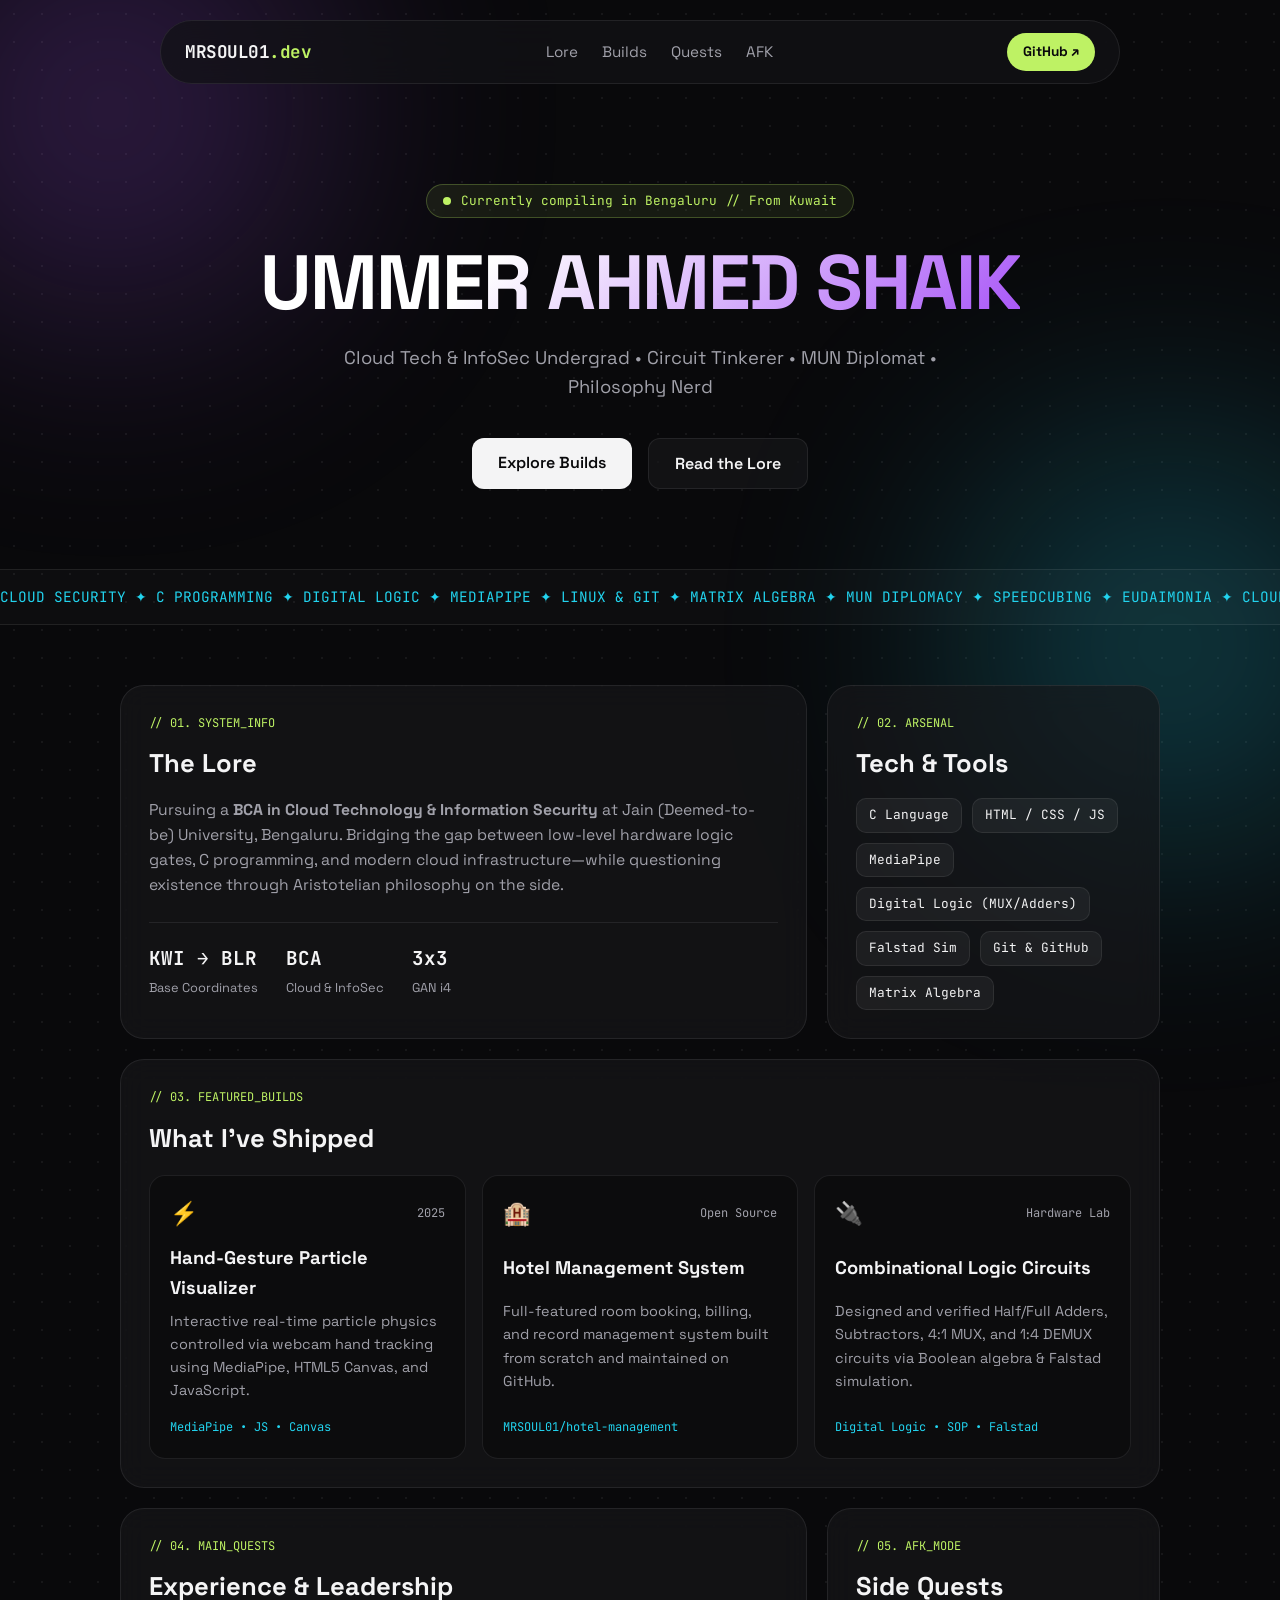
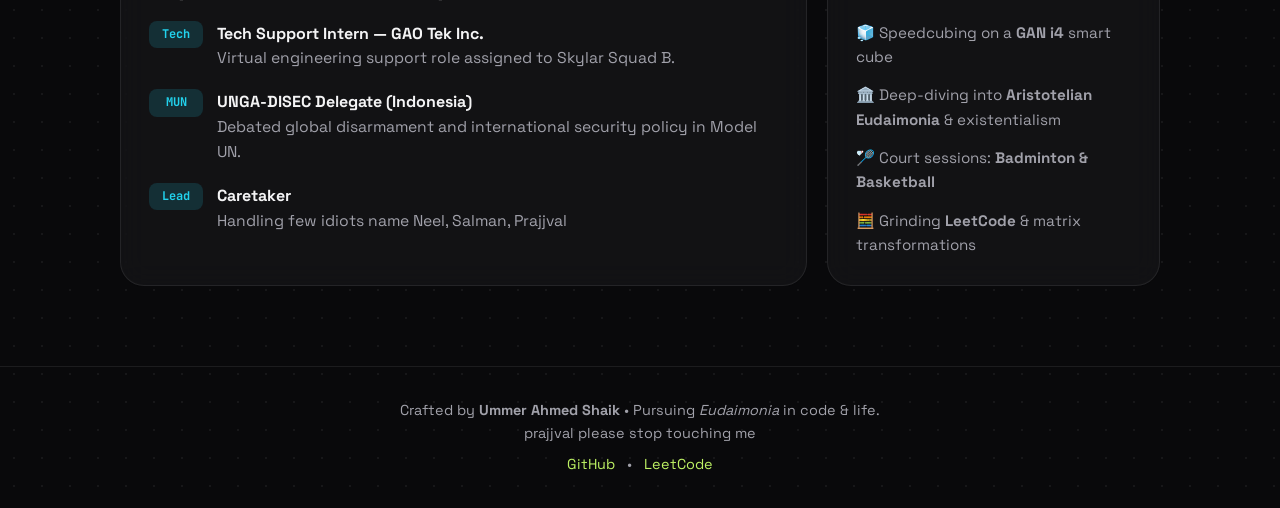
==== index.html @ fce8f8e9 "Enhance index.html with SEO and Open Graph metadata Added meta tags for description, keywords, autho" ====
<!DOCTYPE html>
<html lang="en">
<head>
  <meta charset="UTF-8" />
  <meta name="viewport" content="width=device-width, initial-scale=1.0" />
  <title>Ummer Ahmed Shaik | Cloud Tech & InfoSec Portfolio</title>
  <meta name="description" content="Official portfolio of Ummer Ahmed Shaik (MRSOUL01) — BCA Cloud Technology & Information Security student at Jain University, Bengaluru, developer, and MUN delegate." />
  <meta name="keywords" content="Ummer Ahmed Shaik, MRSOUL01, Jain University, Cloud Technology, Information Security, C Programming, Portfolio" />
  <meta name="author" content="Ummer Ahmed Shaik" />
  <link rel="canonical" href="https://mrsoul01.github.io/" />

  <!-- PASTE YOUR GOOGLE SEARCH CONSOLE VERIFICATION META TAG BELOW THIS LINE -->


  <!-- Open Graph / Social Preview -->
  <meta property="og:title" content="Ummer Ahmed Shaik — Portfolio" />
  <meta property="og:description" content="BCA Cloud Tech & InfoSec undergrad at Jain University, Bengaluru. Projects in C, MediaPipe, and Digital Logic." />
  <meta property="og:url" content="https://mrsoul01.github.io/" />
  <meta property="og:type" content="website" />

  <!-- Structured Data (Helps Google connect your name to your profiles) -->
  <script type="application/ld+json">
  {
    "@context": "https://schema.org",
    "@type": "Person",
    "name": "Ummer Ahmed Shaik",
    "alternateName": "MRSOUL01",
    "url": "https://mrsoul01.github.io/",
    "affiliation": {
      "@type": "CollegeOrUniversity",
      "name": "Jain (Deemed-to-be) University"
    },
    "sameAs": [
      "https://github.com/MRSOUL01"
    ]
  }
  </script>

  <link rel="preconnect" href="https://fonts.googleapis.com" />
  <link rel="preconnect" href="https://fonts.gstatic.com" crossorigin />
  <link href="https://fonts.googleapis.com/css2?family=Space+Grotesk:wght@400;600;700&family=JetBrains+Mono:wght@400;700&display=swap" rel="stylesheet" />
  <link rel="stylesheet" href="style.css" />
</head>
<body>
  <!-- Ambient Background Glow -->
  <div class="blob blob-1"></div>
  <div class="blob blob-2"></div>

  <!-- Floating Glass Navbar -->
  <nav class="navbar">
    <div class="logo">MRSOUL01<span class="dot">.dev</span></div>
    <ul class="nav-links">
      <li><a href="#about">Lore</a></li>
      <li><a href="#projects">Builds</a></li>
      <li><a href="#experience">Quests</a></li>
      <li><a href="#sidequests">AFK</a></li>
    </ul>
    <a href="https://github.com/MRSOUL01" target="_blank" class="btn-glow">GitHub ↗</a>
  </nav>

  <!-- Hero Section -->
  <header class="hero">
    <div class="status-pill">
      <span class="pulse-dot"></span> Currently compiling in Bengaluru // From Kuwait
    </div>
    <h1 class="glitch" data-text="UMMER AHMED SHAIK">UMMER AHMED SHAIK</h1>
    <p class="subtitle">
      Cloud Tech & InfoSec Undergrad • Circuit Tinkerer • MUN Diplomat • Philosophy Nerd
    </p>
    <div class="hero-actions">
      <a href="#projects" class="btn-primary">Explore Builds</a>
      <a href="#about" class="btn-secondary">Read the Lore</a>
    </div>
  </header>

  <!-- Infinite Scrolling Marquee -->
  <div class="marquee-wrapper">
    <div class="marquee-track">
      <span>CLOUD SECURITY ✦ C PROGRAMMING ✦ DIGITAL LOGIC ✦ MEDIAPIPE ✦ LINUX & GIT ✦ MATRIX ALGEBRA ✦ MUN DIPLOMACY ✦ SPEEDCUBING ✦ EUDAIMONIA ✦ </span>
      <span>CLOUD SECURITY ✦ C PROGRAMMING ✦ DIGITAL LOGIC ✦ MEDIAPIPE ✦ LINUX & GIT ✦ MATRIX ALGEBRA ✦ MUN DIPLOMACY ✦ SPEEDCUBING ✦ EUDAIMONIA ✦ </span>
    </div>
  </div>

  <!-- Bento Grid Section -->
  <main id="about" class="bento-container">
    
    <!-- Card 1: Core Lore -->
    <section class="bento-card span-2">
      <span class="tag">// 01. SYSTEM_INFO</span>
      <h2>The Lore</h2>
      <p>
        Pursuing a <strong>BCA in Cloud Technology & Information Security</strong> at Jain (Deemed-to-be) University, Bengaluru. Bridging the gap between low-level hardware logic gates, C programming, and modern cloud infrastructure—while questioning existence through Aristotelian philosophy on the side.
      </p>
      <div class="stat-row">
        <div class="stat">
          <span class="stat-num">KWI → BLR</span>
          <span class="stat-label">Base Coordinates</span>
        </div>
        <div class="stat">
          <span class="stat-num">BCA</span>
          <span class="stat-label">Cloud & InfoSec</span>
        </div>
        <div class="stat">
          <span class="stat-num">3x3</span>
          <span class="stat-label">GAN i4</span>
        </div>
      </div>
    </section>

    <!-- Card 2: Tech Stack -->
    <section class="bento-card">
      <span class="tag">// 02. ARSENAL</span>
      <h2>Tech & Tools</h2>
      <div class="chip-grid">
        <span class="chip">C Language</span>
        <span class="chip">HTML / CSS / JS</span>
        <span class="chip">MediaPipe</span>
        <span class="chip">Digital Logic (MUX/Adders)</span>
        <span class="chip">Falstad Sim</span>
        <span class="chip">Git & GitHub</span>
        <span class="chip">Matrix Algebra</span>
      </div>
    </section>

    <!-- Card 3: Builds / Projects -->
    <section id="projects" class="bento-card span-3">
      <span class="tag">// 03. FEATURED_BUILDS</span>
      <h2>What I've Shipped</h2>
      <div class="project-grid">
        <article class="project-item">
          <div class="project-top">
            <span class="folder-icon">⚡</span>
            <span class="project-year">2025</span>
          </div>
          <h3>Hand-Gesture Particle Visualizer</h3>
          <p>Interactive real-time particle physics controlled via webcam hand tracking using MediaPipe, HTML5 Canvas, and JavaScript.</p>
          <span class="tech-tag">MediaPipe • JS • Canvas</span>
        </article>

        <article class="project-item">
          <div class="project-top">
            <span class="folder-icon">🏨</span>
            <span class="project-year">Open Source</span>
          </div>
          <h3>Hotel Management System</h3>
          <p>Full-featured room booking, billing, and record management system built from scratch and maintained on GitHub.</p>
          <span class="tech-tag">MRSOUL01/hotel-management</span>
        </article>

        <article class="project-item">
          <div class="project-top">
            <span class="folder-icon">🔌</span>
            <span class="project-year">Hardware Lab</span>
          </div>
          <h3>Combinational Logic Circuits</h3>
          <p>Designed and verified Half/Full Adders, Subtractors, 4:1 MUX, and 1:4 DEMUX circuits via Boolean algebra & Falstad simulation.</p>
          <span class="tech-tag">Digital Logic • SOP • Falstad</span>
        </article>
      </div>
    </section>

    <!-- Card 4: Experience & Leadership -->
    <section id="experience" class="bento-card span-2">
      <span class="tag">// 04. MAIN_QUESTS</span>
      <h2>Experience & Leadership</h2>
      <ul class="timeline">
        <li>
          <span class="time-badge">Tech</span>
          <div>
            <strong>Tech Support Intern — GAO Tek Inc.</strong>
            <p>Virtual engineering support role assigned to Skylar Squad B.</p>
          </div>
        </li>
        <li>
          <span class="time-badge">MUN</span>
          <div>
            <strong>UNGA-DISEC Delegate (Indonesia)</strong>
            <p>Debated global disarmament and international security policy in Model UN.</p>
          </div>
        </li>
        <li>
          <span class="time-badge">Lead</span>
          <div>
            <strong>Caretaker</strong>
            <p>Handling few idiots name Neel, Salman, Prajjval</p>
          </div>
        </li>
      </ul>
    </section>

    <!-- Card 5: AFK / Off-Screen -->
    <section id="sidequests" class="bento-card">
      <span class="tag">// 05. AFK_MODE</span>
      <h2>Side Quests</h2>
      <ul class="afk-list">
        <li>🧊 Speedcubing on a <strong>GAN i4</strong> smart cube</li>
        <li>🏛️ Deep-diving into <strong>Aristotelian Eudaimonia</strong> & existentialism</li>
        <li>🏸 Court sessions: <strong>Badminton & Basketball</strong></li>
        <li>🧮 Grinding <strong>LeetCode</strong> & matrix transformations</li>
      </ul>
    </section>

  </main>

  <!-- Footer -->
  <footer>
    <p>Crafted by <strong>Ummer Ahmed Shaik</strong> • Pursuing <em>Eudaimonia</em> in code & life.</p>
    <p>prajjval please stop touching me</p>
    <div class="footer-links">
      <a href="https://github.com/MRSOUL01" target="_blank">GitHub</a>
      <span>•</span>
      <a href="https://leetcode.com" target="_blank">LeetCode</a>
    </div>
  </footer>
</body>
</html>
---- style.css ----
:root {
  --bg-dark: #09090b;
  --card-bg: rgba(24, 24, 27, 0.65);
  --card-border: rgba(255, 255, 255, 0.08);
  --card-hover: rgba(168, 85, 247, 0.4);
  --text-main: #f4f4f5;
  --text-muted: #a1a1aa;
  --accent-lime: #bef264;
  --accent-purple: #a855f7;
  --accent-cyan: #22d3ee;
  --font-display: 'Space Grotesk', sans-serif;
  --font-mono: 'JetBrains Mono', monospace;
}

* {
  margin: 0;
  padding: 0;
  box-sizing: border-box;
  scroll-behavior: smooth;
}

body {
  background-color: var(--bg-dark);
  color: var(--text-main);
  font-family: var(--font-display);
  overflow-x: hidden;
  line-height: 1.6;
  background-image: radial-gradient(rgba(255, 255, 255, 0.06) 1px, transparent 1px);
  background-size: 28px 28px;
}

/* Ambient Gradient Blobs */
.blob {
  position: fixed;
  width: 420px;
  height: 420px;
  border-radius: 50%;
  filter: blur(130px);
  opacity: 0.25;
  z-index: -1;
  pointer-events: none;
}
.blob-1 {
  top: -100px;
  left: -100px;
  background: var(--accent-purple);
}
.blob-2 {
  bottom: 5%;
  right: -100px;
  background: var(--accent-cyan);
}

/* Floating Pill Navbar */
.navbar {
  position: sticky;
  top: 20px;
  max-width: 960px;
  margin: 20px auto;
  padding: 12px 24px;
  background: rgba(18, 18, 22, 0.75);
  backdrop-filter: blur(16px);
  border: 1px solid var(--card-border);
  border-radius: 999px;
  display: flex;
  justify-content: space-between;
  align-items: center;
  z-index: 100;
}

.logo {
  font-family: var(--font-mono);
  font-weight: 700;
  font-size: 1.1rem;
  letter-spacing: -0.5px;
}
.logo .dot {
  color: var(--accent-lime);
}

.nav-links {
  list-style: none;
  display: flex;
  gap: 24px;
}
.nav-links a {
  color: var(--text-muted);
  text-decoration: none;
  font-size: 0.95rem;
  transition: color 0.2s ease;
}
.nav-links a:hover {
  color: var(--accent-lime);
}

.btn-glow {
  background: var(--accent-lime);
  color: #09090b;
  padding: 8px 16px;
  border-radius: 999px;
  font-weight: 700;
  font-size: 0.85rem;
  text-decoration: none;
  transition: transform 0.2s ease, box-shadow 0.2s ease;
}
.btn-glow:hover {
  transform: translateY(-2px);
  box-shadow: 0 0 20px rgba(190, 242, 100, 0.5);
}

/* Hero Section */
.hero {
  text-align: center;
  padding: 80px 20px 60px;
  max-width: 900px;
  margin: 0 auto;
}

.status-pill {
  display: inline-flex;
  align-items: center;
  gap: 10px;
  font-family: var(--font-mono);
  font-size: 0.8rem;
  color: var(--accent-lime);
  background: rgba(190, 242, 100, 0.08);
  border: 1px solid rgba(190, 242, 100, 0.25);
  padding: 6px 16px;
  border-radius: 999px;
  margin-bottom: 24px;
}

.pulse-dot {
  width: 8px;
  height: 8px;
  background: var(--accent-lime);
  border-radius: 50%;
  animation: pulse 1.8s infinite;
}

@keyframes pulse {
  0% { box-shadow: 0 0 0 0 rgba(190, 242, 100, 0.7); }
  70% { box-shadow: 0 0 0 10px rgba(190, 242, 100, 0); }
  100% { box-shadow: 0 0 0 0 rgba(190, 242, 100, 0); }
}

/* Glitch Title Effect */
.glitch {
  font-size: clamp(2.5rem, 6vw, 4.8rem);
  font-weight: 700;
  letter-spacing: -2px;
  line-height: 1.05;
  position: relative;
  display: inline-block;
  background: linear-gradient(135deg, #ffffff 30%, #a855f7 100%);
  -webkit-background-clip: text;
  -webkit-text-fill-color: transparent;
}

.glitch:hover::before,
.glitch:hover::after {
  content: attr(data-text);
  position: absolute;
  top: 0;
  left: 0;
  width: 100%;
  background: var(--bg-dark);
  -webkit-text-fill-color: var(--accent-cyan);
}
.glitch:hover::before {
  left: 3px;
  text-shadow: -2px 0 var(--accent-purple);
  clip-path: inset(20% 0 50% 0);
}
.glitch:hover::after {
  left: -3px;
  text-shadow: 2px 0 var(--accent-lime);
  clip-path: inset(60% 0 10% 0);
}

.subtitle {
  margin: 20px auto 36px;
  font-size: 1.15rem;
  color: var(--text-muted);
  max-width: 620px;
}

.hero-actions {
  display: flex;
  justify-content: center;
  gap: 16px;
  flex-wrap: wrap;
}

.btn-primary, .btn-secondary {
  padding: 12px 26px;
  border-radius: 12px;
  font-weight: 600;
  text-decoration: none;
  transition: all 0.25s ease;
}

.btn-primary {
  background: var(--text-main);
  color: var(--bg-dark);
}
.btn-primary:hover {
  background: var(--accent-lime);
  transform: translateY(-2px);
}

.btn-secondary {
  background: var(--card-bg);
  color: var(--text-main);
  border: 1px solid var(--card-border);
}
.btn-secondary:hover {
  border-color: var(--accent-purple);
}

/* Infinite Marquee */
.marquee-wrapper {
  overflow: hidden;
  border-top: 1px solid var(--card-border);
  border-bottom: 1px solid var(--card-border);
  background: rgba(255, 255, 255, 0.02);
  padding: 14px 0;
  margin: 20px 0 60px;
  white-space: nowrap;
}

.marquee-track {
  display: inline-block;
  font-family: var(--font-mono);
  font-size: 0.9rem;
  color: var(--accent-cyan);
  animation: scrollText 22s linear infinite;
}

@keyframes scrollText {
  from { transform: translateX(0); }
  to { transform: translateX(-50%); }
}

/* Bento Grid Layout */
.bento-container {
  max-width: 1080px;
  margin: 0 auto;
  padding: 0 20px 80px;
  display: grid;
  grid-template-columns: repeat(3, 1fr);
  gap: 20px;
}

.bento-card {
  background: var(--card-bg);
  backdrop-filter: blur(14px);
  border: 1px solid var(--card-border);
  border-radius: 24px;
  padding: 28px;
  transition: transform 0.3s ease, border-color 0.3s ease, box-shadow 0.3s ease;
}

.bento-card:hover {
  transform: translateY(-4px);
  border-color: var(--card-hover);
  box-shadow: 0 12px 32px rgba(168, 85, 247, 0.12);
}

.span-2 { grid-column: span 2; }
.span-3 { grid-column: span 3; }

.tag {
  font-family: var(--font-mono);
  font-size: 0.75rem;
  color: var(--accent-lime);
  display: block;
  margin-bottom: 10px;
}

.bento-card h2 {
  font-size: 1.6rem;
  margin-bottom: 14px;
}

.bento-card p {
  color: var(--text-muted);
  font-size: 0.98rem;
}

/* Stats Row */
.stat-row {
  display: flex;
  gap: 28px;
  margin-top: 24px;
  padding-top: 20px;
  border-top: 1px solid var(--card-border);
  flex-wrap: wrap;
}
.stat-num {
  display: block;
  font-family: var(--font-mono);
  font-size: 1.2rem;
  font-weight: 700;
  color: var(--text-main);
}
.stat-label {
  font-size: 0.8rem;
  color: var(--text-muted);
}

/* Tech Chips */
.chip-grid {
  display: flex;
  flex-wrap: wrap;
  gap: 10px;
  margin-top: 12px;
}
.chip {
  font-family: var(--font-mono);
  font-size: 0.8rem;
  padding: 6px 12px;
  border-radius: 10px;
  background: rgba(255, 255, 255, 0.05);
  border: 1px solid var(--card-border);
  transition: all 0.2s ease;
}
.chip:hover {
  background: rgba(168, 85, 247, 0.2);
  border-color: var(--accent-purple);
  color: #fff;
}

/* Projects Grid */
.project-grid {
  display: grid;
  grid-template-columns: repeat(3, 1fr);
  gap: 16px;
  margin-top: 16px;
}
.project-item {
  background: rgba(9, 9, 11, 0.6);
  border: 1px solid var(--card-border);
  border-radius: 16px;
  padding: 20px;
  display: flex;
  flex-direction: column;
  justify-content: space-between;
  transition: border-color 0.25s ease;
}
.project-item:hover {
  border-color: var(--accent-cyan);
}
.project-top {
  display: flex;
  justify-content: space-between;
  align-items: center;
  margin-bottom: 12px;
}
.folder-icon {
  font-size: 1.4rem;
}
.project-year {
  font-family: var(--font-mono);
  font-size: 0.75rem;
  color: var(--text-muted);
}
.project-item h3 {
  font-size: 1.15rem;
  margin-bottom: 8px;
}
.project-item p {
  font-size: 0.9rem;
  margin-bottom: 16px;
}
.tech-tag {
  font-family: var(--font-mono);
  font-size: 0.75rem;
  color: var(--accent-cyan);
}

/* Timeline */
.timeline {
  list-style: none;
  display: flex;
  flex-direction: column;
  gap: 18px;
  margin-top: 12px;
}
.timeline li {
  display: flex;
  gap: 14px;
  align-items: flex-start;
}
.time-badge {
  font-family: var(--font-mono);
  font-size: 0.75rem;
  font-weight: 700;
  padding: 4px 10px;
  border-radius: 8px;
  background: rgba(34, 211, 238, 0.15);
  color: var(--accent-cyan);
  min-width: 54px;
  text-align: center;
}

/* AFK List */
.afk-list {
  list-style: none;
  display: flex;
  flex-direction: column;
  gap: 14px;
  margin-top: 12px;
  color: var(--text-muted);
  font-size: 0.95rem;
}

/* Footer */
footer {
  text-align: center;
  padding: 32px 20px;
  border-top: 1px solid var(--card-border);
  color: var(--text-muted);
  font-size: 0.9rem;
}
.footer-links {
  margin-top: 8px;
  display: flex;
  justify-content: center;
  gap: 12px;
}
.footer-links a {
  color: var(--accent-lime);
  text-decoration: none;
}

/* Responsive Breakpoints */
@media (max-width: 860px) {
  .bento-container,
  .project-grid {
    grid-template-columns: 1fr;
  }
  .span-2, .span-3 {
    grid-column: span 1;
  }
  .nav-links {
    display: none;
  }
}
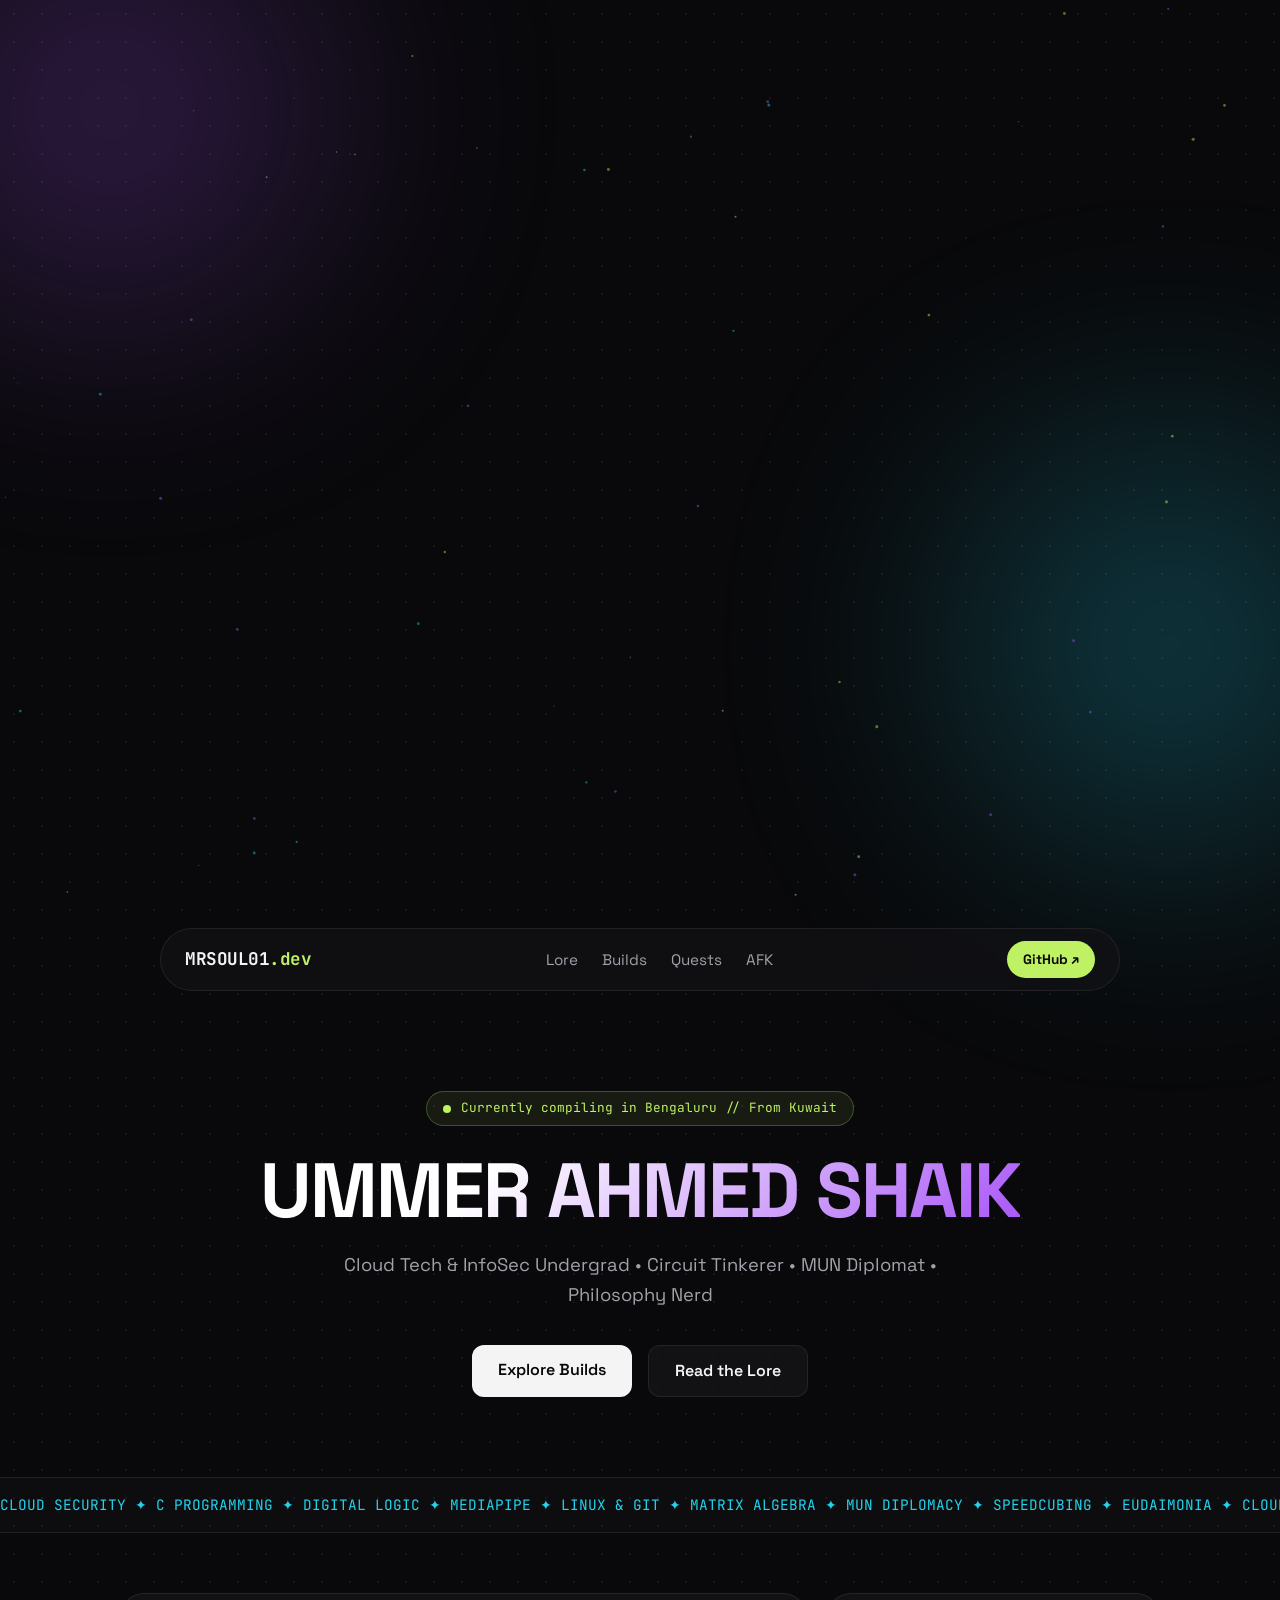
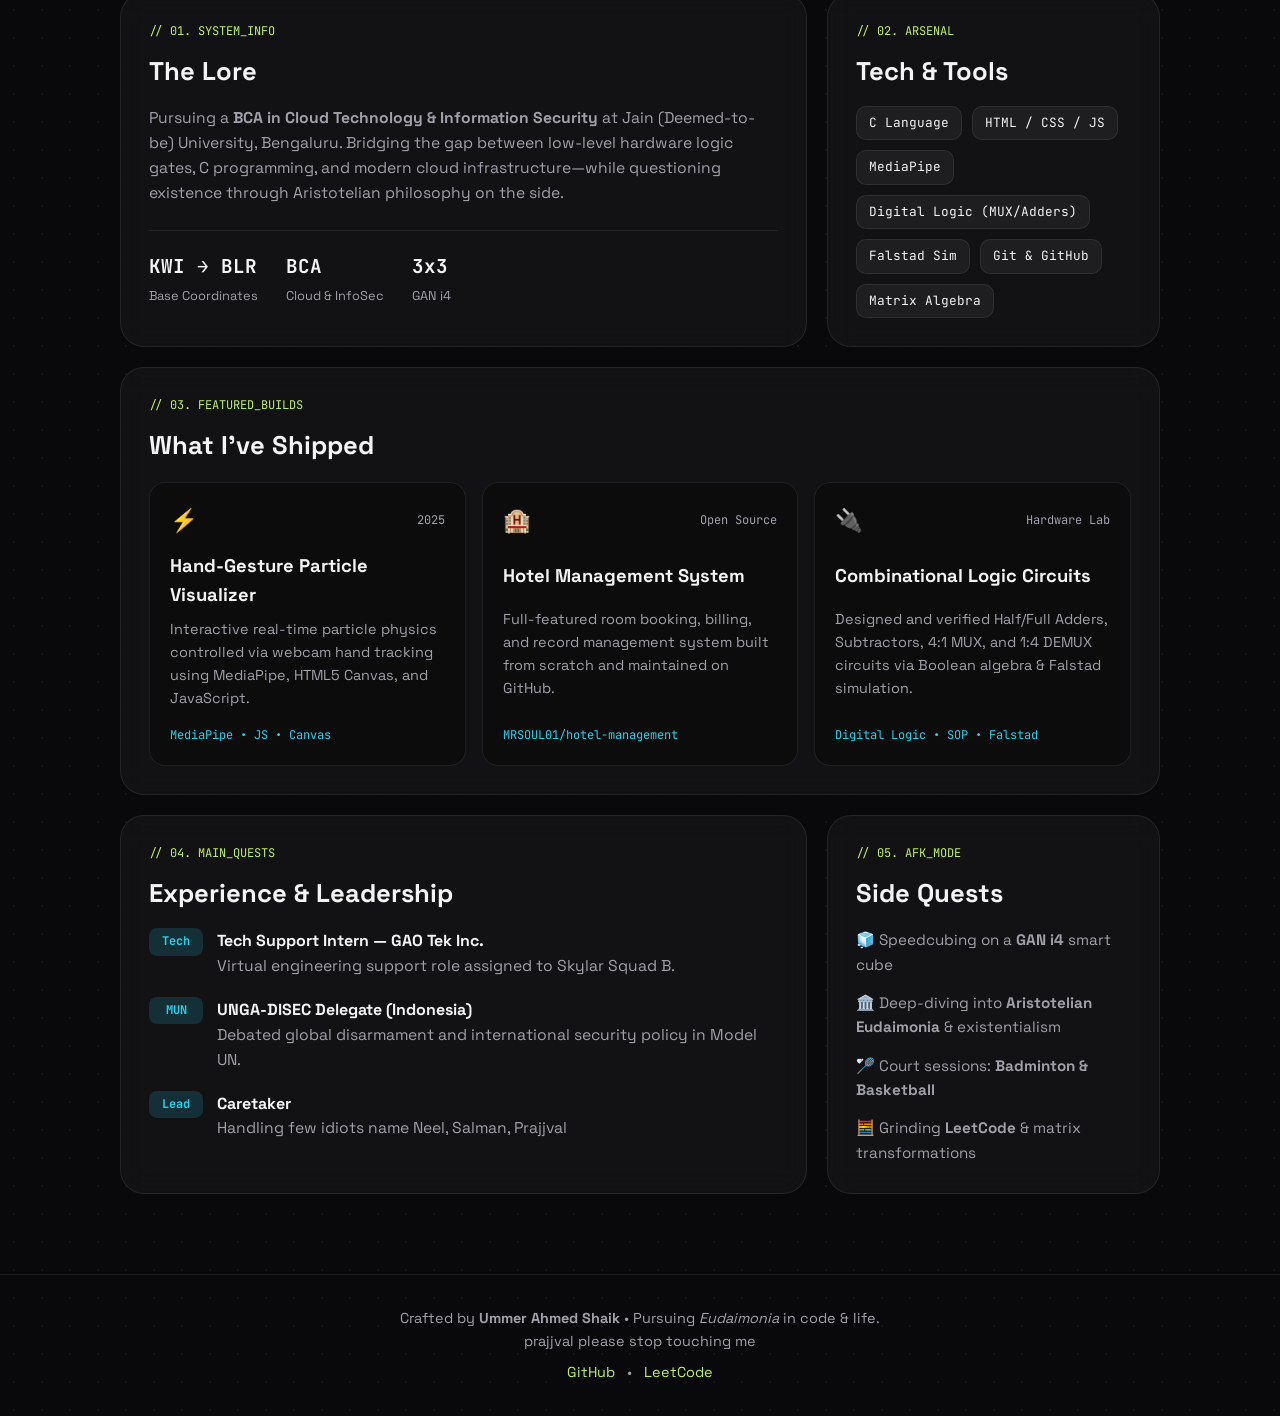
==== commit 2cf38457: "Enhance index.html with scroll effects and animations Added scroll progress line and background laye" ====
--- a/index.html
+++ b/index.html
@@ -31,7 +31,8 @@
       "name": "Jain (Deemed-to-be) University"
     },
     "sameAs": [
-      "https://github.com/MRSOUL01"
+      "https://github.com/MRSOUL01",
+      "https://www.linkedin.com/"
     ]
   }
   </script>
@@ -42,9 +43,15 @@
   <link rel="stylesheet" href="style.css" />
 </head>
 <body>
-  <!-- Ambient Background Glow -->
-  <div class="blob blob-1"></div>
-  <div class="blob blob-2"></div>
+  <!-- Top Scroll Progress Line -->
+  <div id="scroll-progress"></div>
+
+  <!-- Falling Background Layers -->
+  <div id="bg-grid-layer"></div>
+  <canvas id="bg-fall-canvas"></canvas>
+  <div class="blob blob-1" data-speed="0.45"></div>
+  <div class="blob blob-2" data-speed="0.65"></div>
+  <div class="blob blob-3" data-speed="0.30"></div>
 
   <!-- Floating Glass Navbar -->
   <nav class="navbar">
@@ -85,7 +92,7 @@
   <main id="about" class="bento-container">
     
     <!-- Card 1: Core Lore -->
-    <section class="bento-card span-2">
+    <section class="bento-card span-2 reveal">
       <span class="tag">// 01. SYSTEM_INFO</span>
       <h2>The Lore</h2>
       <p>
@@ -108,7 +115,7 @@
     </section>
 
     <!-- Card 2: Tech Stack -->
-    <section class="bento-card">
+    <section class="bento-card reveal">
       <span class="tag">// 02. ARSENAL</span>
       <h2>Tech & Tools</h2>
       <div class="chip-grid">
@@ -123,7 +130,7 @@
     </section>
 
     <!-- Card 3: Builds / Projects -->
-    <section id="projects" class="bento-card span-3">
+    <section id="projects" class="bento-card span-3 reveal">
       <span class="tag">// 03. FEATURED_BUILDS</span>
       <h2>What I've Shipped</h2>
       <div class="project-grid">
@@ -160,7 +167,7 @@
     </section>
 
     <!-- Card 4: Experience & Leadership -->
-    <section id="experience" class="bento-card span-2">
+    <section id="experience" class="bento-card span-2 reveal">
       <span class="tag">// 04. MAIN_QUESTS</span>
       <h2>Experience & Leadership</h2>
       <ul class="timeline">
@@ -189,7 +196,7 @@
     </section>
 
     <!-- Card 5: AFK / Off-Screen -->
-    <section id="sidequests" class="bento-card">
+    <section id="sidequests" class="bento-card reveal">
       <span class="tag">// 05. AFK_MODE</span>
       <h2>Side Quests</h2>
       <ul class="afk-list">
@@ -212,5 +219,110 @@
       <a href="https://leetcode.com" target="_blank">LeetCode</a>
     </div>
   </footer>
+
+  <!-- Falling Background & Scroll Interaction Engine -->
+  <script>
+    const gridLayer = document.getElementById("bg-grid-layer");
+    const blobs = document.querySelectorAll(".blob");
+    const progressBar = document.getElementById("scroll-progress");
+    const canvas = document.getElementById("bg-fall-canvas");
+    const ctx = canvas.getContext("2d");
+
+    let lastScrollY = window.scrollY;
+    let scrollVelocity = 0;
+
+    // Resize falling particle canvas
+    function resizeCanvas() {
+      canvas.width = window.innerWidth;
+      canvas.height = window.innerHeight;
+    }
+    window.addEventListener("resize", resizeCanvas);
+    resizeCanvas();
+
+    // Create falling cyber particles
+    const colors = ["rgba(190, 242, 100, 0.45)", "rgba(168, 85, 247, 0.45)", "rgba(34, 211, 238, 0.45)"];
+    const particles = Array.from({ length: 55 }, () => ({
+      x: Math.random() * canvas.width,
+      y: Math.random() * canvas.height,
+      size: Math.random() * 2.4 + 0.8,
+      baseSpeed: Math.random() * 0.45 + 0.15,
+      color: colors[Math.floor(Math.random() * colors.length)],
+      drift: (Math.random() - 0.5) * 0.25
+    }));
+
+    // Handle downward falling background on scroll
+    window.addEventListener("scroll", () => {
+      const currentScroll = window.scrollY;
+      const delta = currentScroll - lastScrollY;
+      scrollVelocity = Math.min(Math.max(delta * 0.35, -12), 18);
+      lastScrollY = currentScroll;
+
+      // 1. Shift dot-matrix grid downward as you scroll
+      gridLayer.style.backgroundPosition = `0px ${currentScroll * 0.4}px`;
+
+      // 2. Make ambient blobs fall downward at staggered depths
+      blobs.forEach((blob) => {
+        const speed = parseFloat(blob.dataset.speed);
+        blob.style.transform = `translate3d(0, ${currentScroll * speed}px, 0)`;
+      });
+
+      // 3. Update top scroll progress bar
+      const docHeight = document.documentElement.scrollHeight - window.innerHeight;
+      const scrollPercent = docHeight > 0 ? (currentScroll / docHeight) * 100 : 0;
+      progressBar.style.width = `${scrollPercent}%`;
+    }, { passive: true });
+
+    // Animate falling particles (accelerates downward when scrolling)
+    function animateFall() {
+      ctx.clearRect(0, 0, canvas.width, canvas.height);
+
+      // Smoothly decay scroll momentum back to gentle idle fall
+      scrollVelocity *= 0.92;
+
+      particles.forEach((p) => {
+        // Particles fall downward faster as you scroll down
+        const fallSpeed = p.baseSpeed + Math.max(scrollVelocity, 0) * (p.size * 0.45);
+        p.y += fallSpeed;
+        p.x += p.drift;
+
+        // Wrap particles from bottom back to top so the fall never runs out
+        if (p.y > canvas.height + 10) {
+          p.y = -10;
+          p.x = Math.random() * canvas.width;
+        } else if (p.y < -10) {
+          p.y = canvas.height + 10;
+        }
+
+        // Draw subtle motion streak when falling fast
+        ctx.beginPath();
+        ctx.fillStyle = p.color;
+        const streakHeight = p.size + Math.max(scrollVelocity, 0) * 1.4;
+        ctx.roundRect(p.x, p.y, p.size, streakHeight, 2);
+        ctx.fill();
+      });
+
+      requestAnimationFrame(animateFall);
+    }
+    animateFall();
+
+    // Card mouse-spotlight & scroll reveal
+    document.querySelectorAll(".bento-card").forEach((card) => {
+      card.addEventListener("mousemove", (e) => {
+        const rect = card.getBoundingClientRect();
+        card.style.setProperty("--mouse-x", `${e.clientX - rect.left}px`);
+        card.style.setProperty("--mouse-y", `${e.clientY - rect.top}px`);
+      });
+    });
+
+    const observer = new IntersectionObserver((entries) => {
+      entries.forEach((entry) => {
+        if (entry.isIntersecting) {
+          entry.target.classList.add("visible");
+        }
+      });
+    }, { threshold: 0.12 });
+
+    document.querySelectorAll(".reveal").forEach((el) => observer.observe(el));
+  </script>
 </body>
 </html>
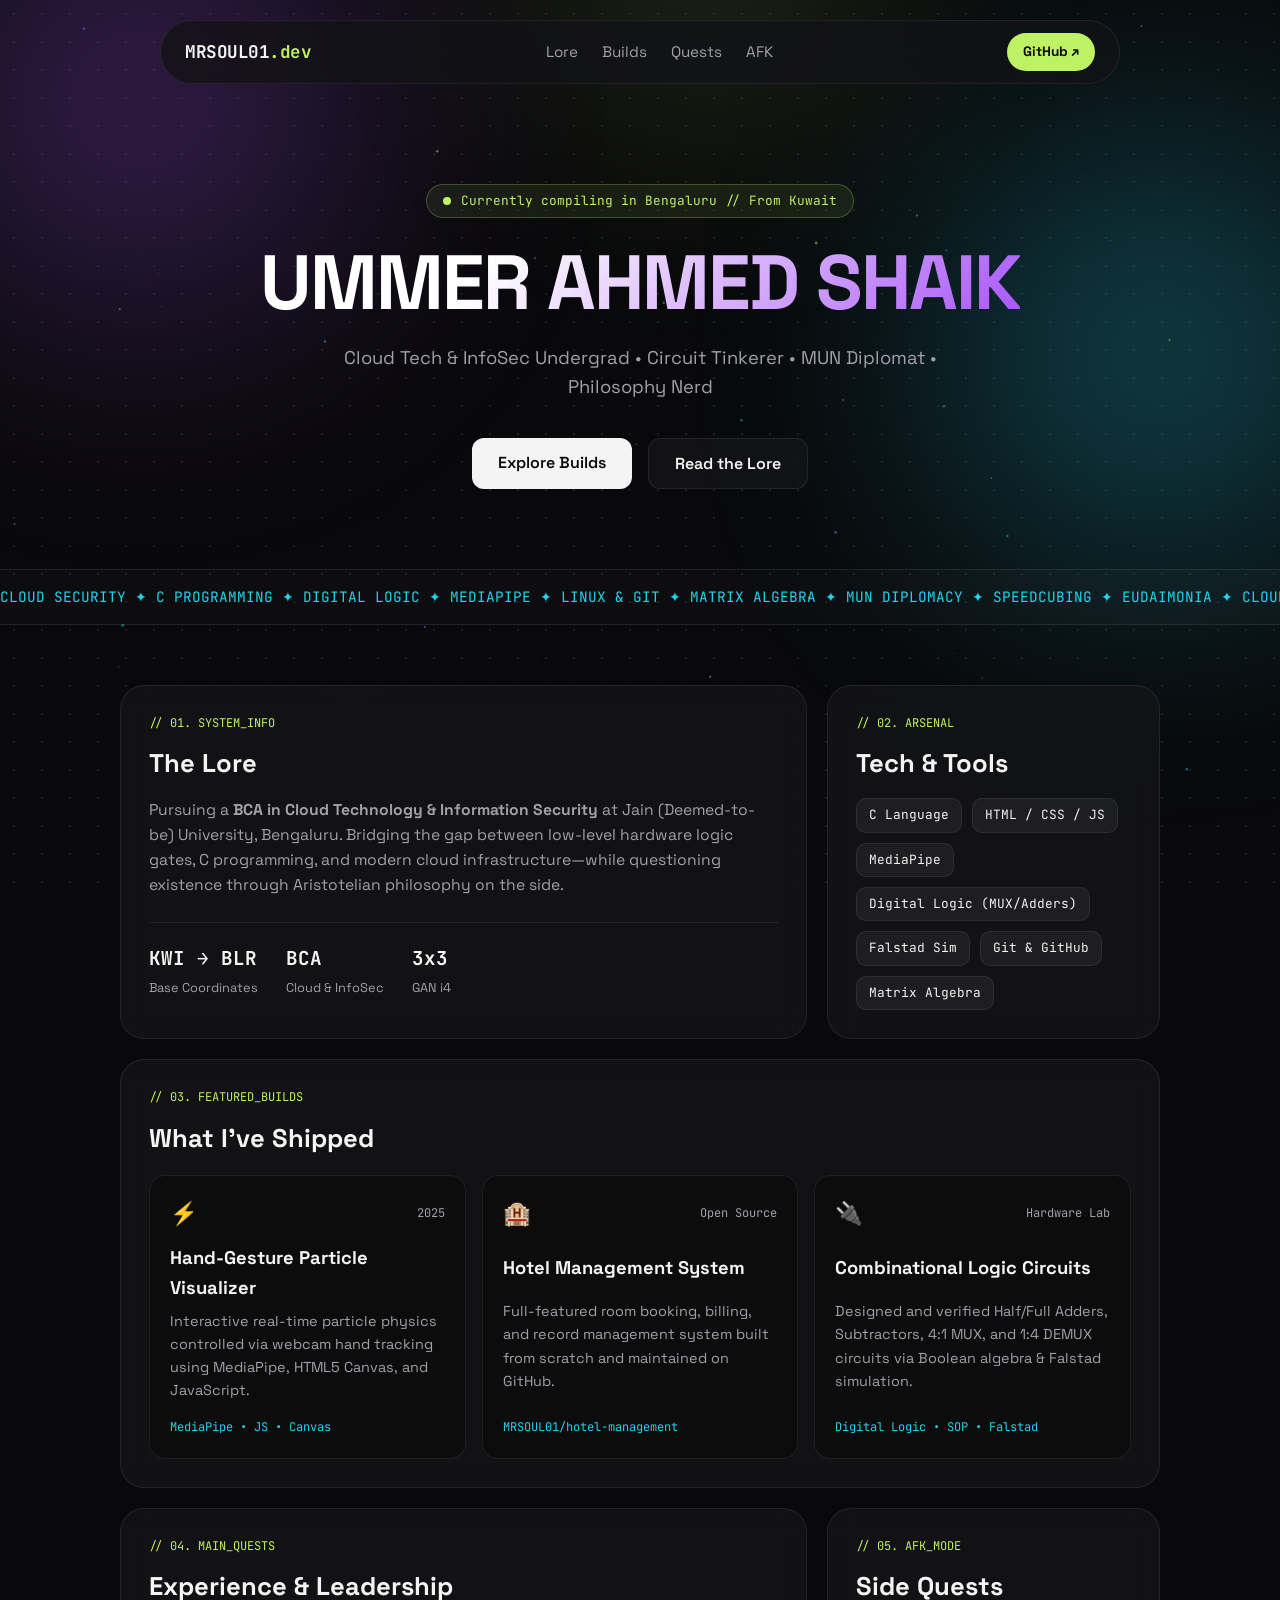
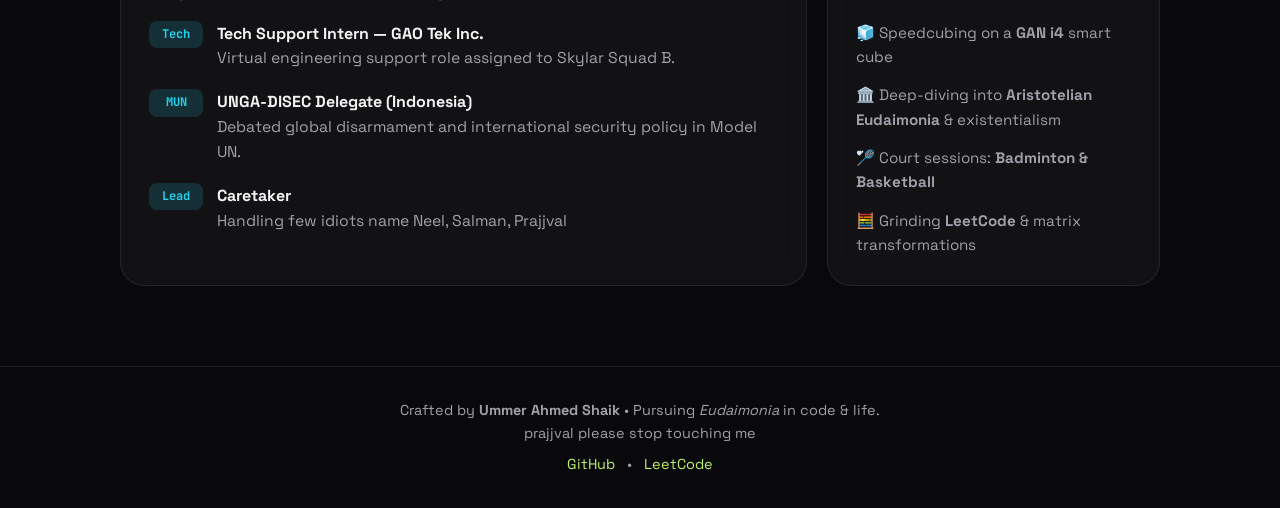
==== commit 0c5dcf7f: "Add Open Graph meta tags for social preview" ====
--- a/index.html
+++ b/index.html
@@ -11,6 +11,7 @@
 
   <!-- PASTE YOUR GOOGLE SEARCH CONSOLE VERIFICATION META TAG BELOW THIS LINE -->
 
+  
 
   <!-- Open Graph / Social Preview -->
   <meta property="og:title" content="Ummer Ahmed Shaik — Portfolio" />
--- a/style.css
+++ b/style.css
@@ -2,7 +2,7 @@
   --bg-dark: #09090b;
   --card-bg: rgba(24, 24, 27, 0.65);
   --card-border: rgba(255, 255, 255, 0.08);
-  --card-hover: rgba(168, 85, 247, 0.4);
+  --card-hover: rgba(168, 85, 247, 0.45);
   --text-main: #f4f4f5;
   --text-muted: #a1a1aa;
   --accent-lime: #bef264;
@@ -25,30 +25,69 @@
   font-family: var(--font-display);
   overflow-x: hidden;
   line-height: 1.6;
-  background-image: radial-gradient(rgba(255, 255, 255, 0.06) 1px, transparent 1px);
+}
+
+/* Top Scroll Progress Line */
+#scroll-progress {
+  position: fixed;
+  top: 0;
+  left: 0;
+  height: 3px;
+  width: 0%;
+  background: linear-gradient(90deg, var(--accent-lime), var(--accent-cyan), var(--accent-purple));
+  z-index: 9999;
+  transition: width 0.08s linear;
+}
+
+/* Falling Background Grid Layer */
+#bg-grid-layer {
+  position: fixed;
+  inset: 0;
+  z-index: -3;
+  pointer-events: none;
+  background-image: radial-gradient(rgba(255, 255, 255, 0.08) 1px, transparent 1px);
   background-size: 28px 28px;
-}
-
-/* Ambient Gradient Blobs */
+  will-change: background-position;
+}
+
+/* Falling Particle Canvas */
+#bg-fall-canvas {
+  position: fixed;
+  inset: 0;
+  z-index: -2;
+  pointer-events: none;
+}
+
+/* Ambient Gradient Blobs (Fall on Scroll) */
 .blob {
   position: fixed;
-  width: 420px;
-  height: 420px;
+  width: 440px;
+  height: 440px;
   border-radius: 50%;
-  filter: blur(130px);
-  opacity: 0.25;
+  filter: blur(135px);
+  opacity: 0.28;
   z-index: -1;
   pointer-events: none;
+  will-change: transform;
+  transition: transform 0.12s cubic-bezier(0.22, 1, 0.36, 1);
 }
 .blob-1 {
-  top: -100px;
-  left: -100px;
+  top: -120px;
+  left: -80px;
   background: var(--accent-purple);
 }
 .blob-2 {
-  bottom: 5%;
+  top: 15%;
   right: -100px;
   background: var(--accent-cyan);
+}
+.blob-3 {
+  top: -220px;
+  left: 42%;
+  width: 340px;
+  height: 340px;
+  opacity: 0.16;
+  background: var(--accent-lime);
 }
 
 /* Floating Pill Navbar */
@@ -58,7 +97,7 @@
   max-width: 960px;
   margin: 20px auto;
   padding: 12px 24px;
-  background: rgba(18, 18, 22, 0.75);
+  background: rgba(18, 18, 22, 0.78);
   backdrop-filter: blur(16px);
   border: 1px solid var(--card-border);
   border-radius: 999px;
@@ -253,18 +292,48 @@
 }
 
 .bento-card {
+  position: relative;
+  overflow: hidden;
   background: var(--card-bg);
   backdrop-filter: blur(14px);
   border: 1px solid var(--card-border);
   border-radius: 24px;
   padding: 28px;
-  transition: transform 0.3s ease, border-color 0.3s ease, box-shadow 0.3s ease;
+  transition: transform 0.35s ease, border-color 0.3s ease, box-shadow 0.3s ease, opacity 0.6s ease;
+}
+
+/* Mouse-following Spotlight Glow on Cards */
+.bento-card::before {
+  content: "";
+  position: absolute;
+  inset: 0;
+  background: radial-gradient(
+    450px circle at var(--mouse-x, 50%) var(--mouse-y, 50%),
+    rgba(168, 85, 247, 0.14),
+    transparent 60%
+  );
+  opacity: 0;
+  transition: opacity 0.3s ease;
+  pointer-events: none;
+}
+.bento-card:hover::before {
+  opacity: 1;
 }
 
 .bento-card:hover {
   transform: translateY(-4px);
   border-color: var(--card-hover);
-  box-shadow: 0 12px 32px rgba(168, 85, 247, 0.12);
+  box-shadow: 0 12px 32px rgba(168, 85, 247, 0.14);
+}
+
+/* Smooth Scroll Reveal */
+.reveal {
+  opacity: 0;
+  transform: translateY(22px);
+}
+.reveal.visible {
+  opacity: 1;
+  transform: translateY(0);
 }
 
 .span-2 { grid-column: span 2; }
@@ -346,10 +415,11 @@
   display: flex;
   flex-direction: column;
   justify-content: space-between;
-  transition: border-color 0.25s ease;
+  transition: border-color 0.25s ease, transform 0.25s ease;
 }
 .project-item:hover {
   border-color: var(--accent-cyan);
+  transform: translateY(-2px);
 }
 .project-top {
   display: flex;
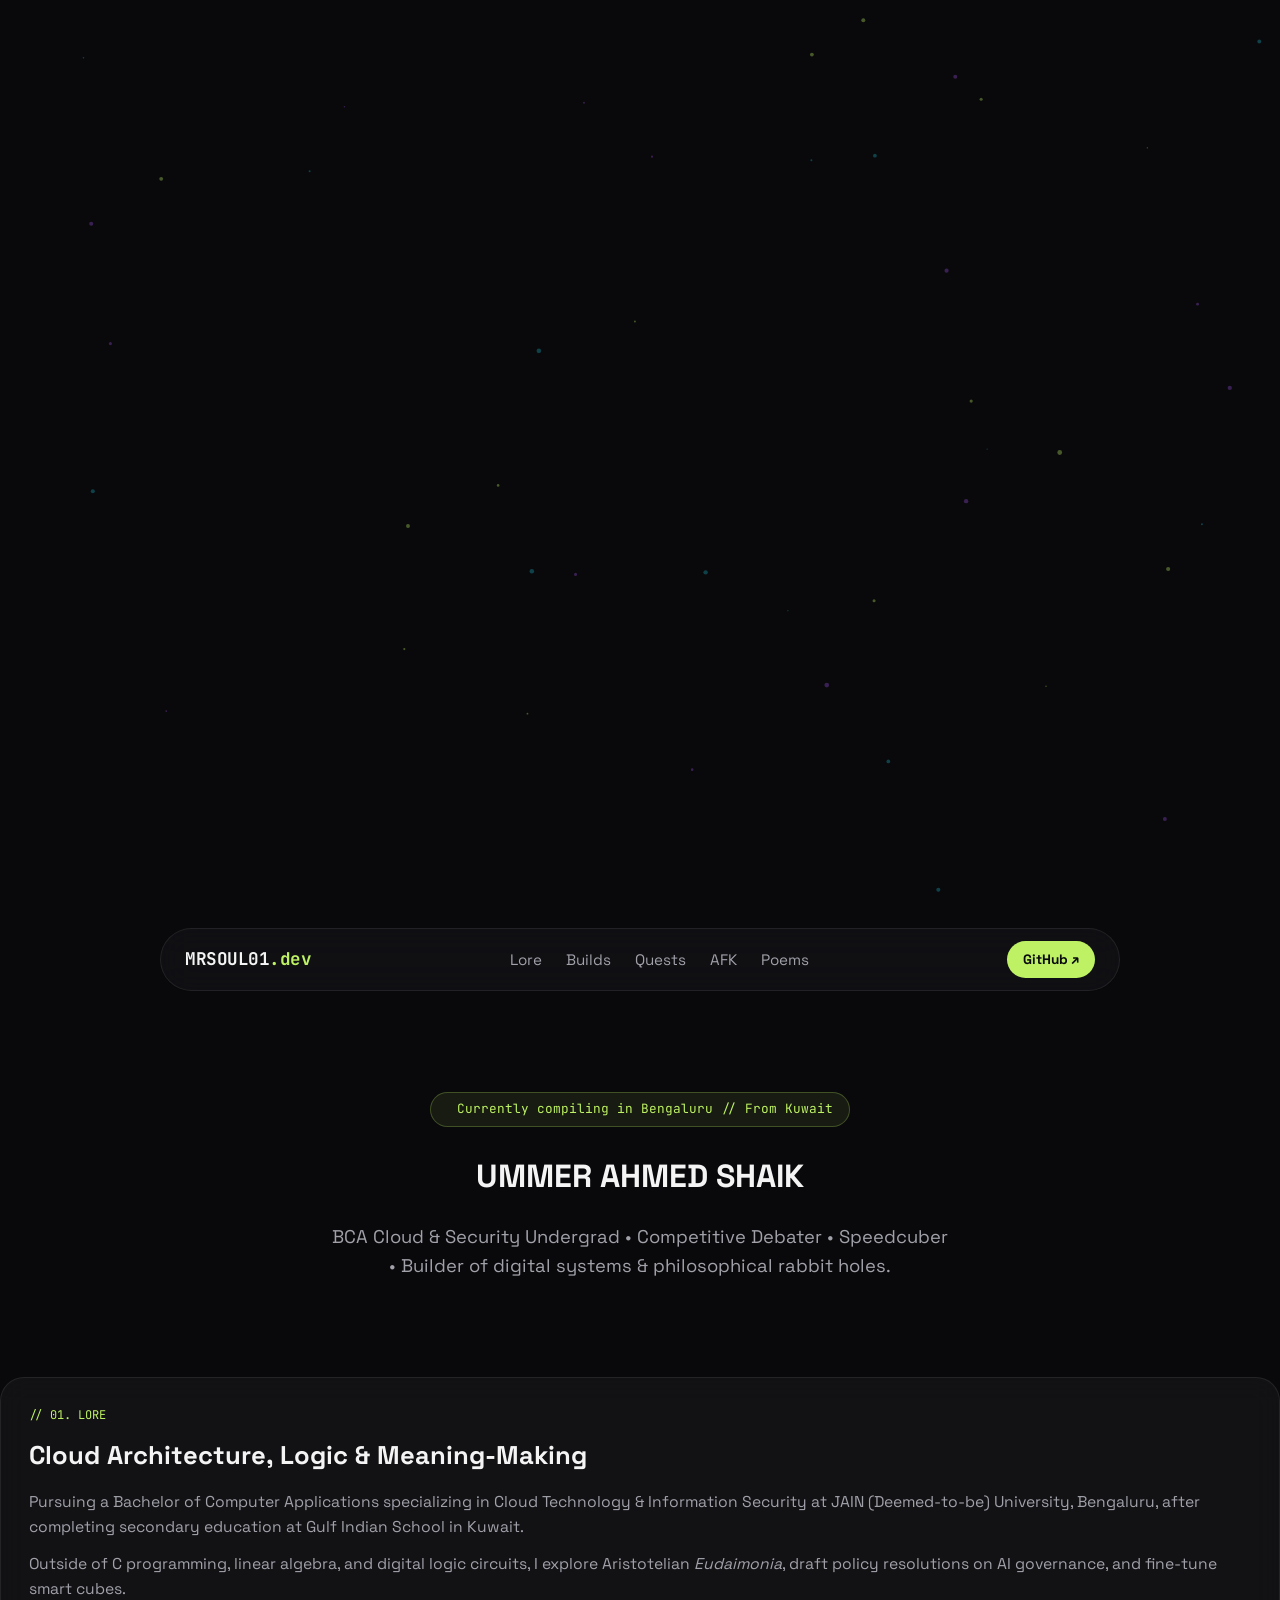
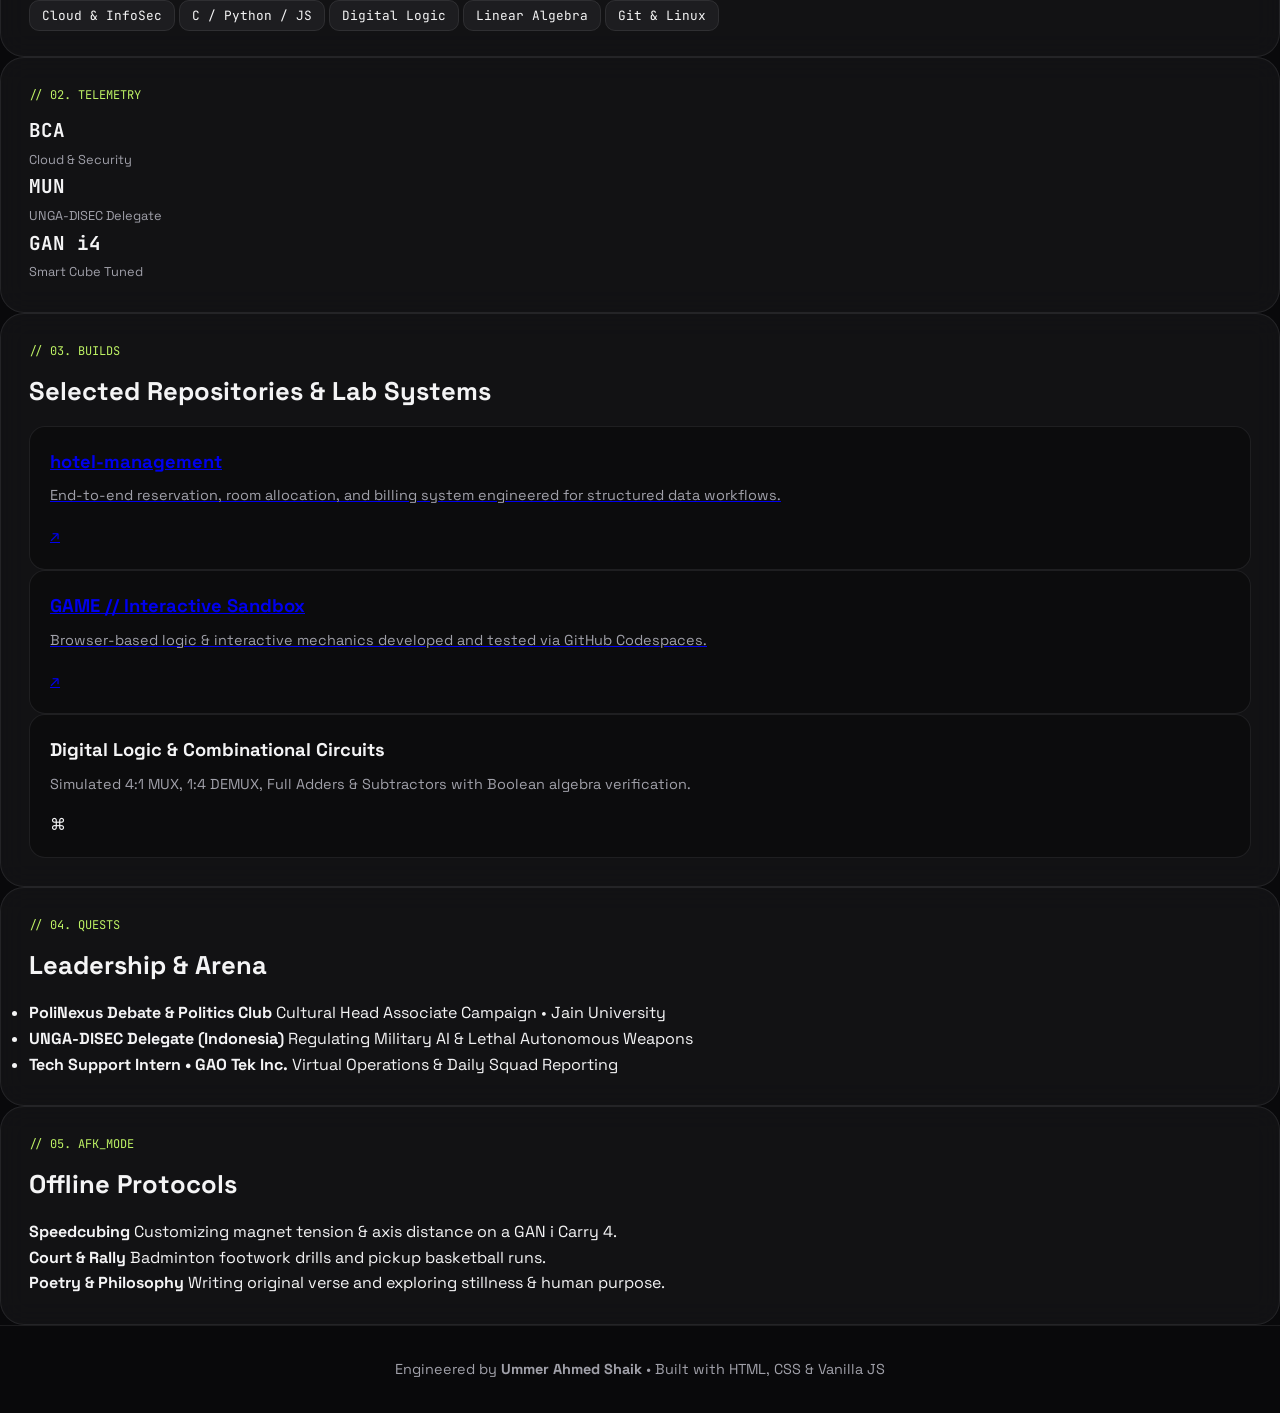
==== commit bc75de66: "Update index.html" ====
--- a/index.html
+++ b/index.html
@@ -3,58 +3,18 @@
 <head>
   <meta charset="UTF-8" />
   <meta name="viewport" content="width=device-width, initial-scale=1.0" />
-  <title>Ummer Ahmed Shaik | Cloud Tech & InfoSec Portfolio</title>
-  <meta name="description" content="Official portfolio of Ummer Ahmed Shaik (MRSOUL01) — BCA Cloud Technology & Information Security student at Jain University, Bengaluru, developer, and MUN delegate." />
-  <meta name="keywords" content="Ummer Ahmed Shaik, MRSOUL01, Jain University, Cloud Technology, Information Security, C Programming, Portfolio" />
-  <meta name="author" content="Ummer Ahmed Shaik" />
-  <link rel="canonical" href="https://mrsoul01.github.io/" />
-
-  <!-- PASTE YOUR GOOGLE SEARCH CONSOLE VERIFICATION META TAG BELOW THIS LINE -->
-
-  
-
-  <!-- Open Graph / Social Preview -->
-  <meta property="og:title" content="Ummer Ahmed Shaik — Portfolio" />
-  <meta property="og:description" content="BCA Cloud Tech & InfoSec undergrad at Jain University, Bengaluru. Projects in C, MediaPipe, and Digital Logic." />
-  <meta property="og:url" content="https://mrsoul01.github.io/" />
-  <meta property="og:type" content="website" />
-
-  <!-- Structured Data (Helps Google connect your name to your profiles) -->
-  <script type="application/ld+json">
-  {
-    "@context": "https://schema.org",
-    "@type": "Person",
-    "name": "Ummer Ahmed Shaik",
-    "alternateName": "MRSOUL01",
-    "url": "https://mrsoul01.github.io/",
-    "affiliation": {
-      "@type": "CollegeOrUniversity",
-      "name": "Jain (Deemed-to-be) University"
-    },
-    "sameAs": [
-      "https://github.com/MRSOUL01",
-      "https://www.linkedin.com/"
-    ]
-  }
-  </script>
-
+  <title>Ummer Ahmed Shaik | MRSOUL01</title>
   <link rel="preconnect" href="https://fonts.googleapis.com" />
   <link rel="preconnect" href="https://fonts.gstatic.com" crossorigin />
   <link href="https://fonts.googleapis.com/css2?family=Space+Grotesk:wght@400;600;700&family=JetBrains+Mono:wght@400;700&display=swap" rel="stylesheet" />
   <link rel="stylesheet" href="style.css" />
 </head>
 <body>
-  <!-- Top Scroll Progress Line -->
-  <div id="scroll-progress"></div>
 
-  <!-- Falling Background Layers -->
-  <div id="bg-grid-layer"></div>
-  <canvas id="bg-fall-canvas"></canvas>
-  <div class="blob blob-1" data-speed="0.45"></div>
-  <div class="blob blob-2" data-speed="0.65"></div>
-  <div class="blob blob-3" data-speed="0.30"></div>
+  <!-- Ambient Falling Cyber Background -->
+  <canvas id="bg-canvas" aria-hidden="true"></canvas>
 
-  <!-- Floating Glass Navbar -->
+  <!-- Floating Navbar -->
   <nav class="navbar">
     <div class="logo">MRSOUL01<span class="dot">.dev</span></div>
     <ul class="nav-links">
@@ -62,177 +22,145 @@
       <li><a href="#projects">Builds</a></li>
       <li><a href="#experience">Quests</a></li>
       <li><a href="#sidequests">AFK</a></li>
+      <li><a href="poems.html">Poems</a></li>
     </ul>
-    <a href="https://github.com/MRSOUL01" target="_blank" class="btn-glow">GitHub ↗</a>
+    <a href="https://github.com/MRSOUL01" target="_blank" rel="noopener" class="btn-glow">GitHub ↗</a>
   </nav>
 
   <!-- Hero Section -->
   <header class="hero">
     <div class="status-pill">
-      <span class="pulse-dot"></span> Currently compiling in Bengaluru // From Kuwait
+      <span class="pulse"></span> Currently compiling in Bengaluru // From Kuwait
     </div>
-    <h1 class="glitch" data-text="UMMER AHMED SHAIK">UMMER AHMED SHAIK</h1>
+    <h1>UMMER AHMED SHAIK</h1>
     <p class="subtitle">
-      Cloud Tech & InfoSec Undergrad • Circuit Tinkerer • MUN Diplomat • Philosophy Nerd
+      BCA Cloud &amp; Security Undergrad • Competitive Debater • Speedcuber • Builder of digital systems &amp; philosophical rabbit holes.
     </p>
-    <div class="hero-actions">
-      <a href="#projects" class="btn-primary">Explore Builds</a>
-      <a href="#about" class="btn-secondary">Read the Lore</a>
-    </div>
   </header>
 
-  <!-- Infinite Scrolling Marquee -->
-  <div class="marquee-wrapper">
-    <div class="marquee-track">
-      <span>CLOUD SECURITY ✦ C PROGRAMMING ✦ DIGITAL LOGIC ✦ MEDIAPIPE ✦ LINUX & GIT ✦ MATRIX ALGEBRA ✦ MUN DIPLOMACY ✦ SPEEDCUBING ✦ EUDAIMONIA ✦ </span>
-      <span>CLOUD SECURITY ✦ C PROGRAMMING ✦ DIGITAL LOGIC ✦ MEDIAPIPE ✦ LINUX & GIT ✦ MATRIX ALGEBRA ✦ MUN DIPLOMACY ✦ SPEEDCUBING ✦ EUDAIMONIA ✦ </span>
-    </div>
-  </div>
+  <!-- Bento Grid -->
+  <main class="bento-grid">
 
-  <!-- Bento Grid Section -->
-  <main id="about" class="bento-container">
-    
-    <!-- Card 1: Core Lore -->
-    <section class="bento-card span-2 reveal">
-      <span class="tag">// 01. SYSTEM_INFO</span>
-      <h2>The Lore</h2>
+    <!-- 01. Lore / About -->
+    <section id="about" class="bento-card span-2">
+      <span class="tag">// 01. LORE</span>
+      <h2>Cloud Architecture, Logic &amp; Meaning-Making</h2>
       <p>
-        Pursuing a <strong>BCA in Cloud Technology & Information Security</strong> at Jain (Deemed-to-be) University, Bengaluru. Bridging the gap between low-level hardware logic gates, C programming, and modern cloud infrastructure—while questioning existence through Aristotelian philosophy on the side.
+        Pursuing a Bachelor of Computer Applications specializing in Cloud Technology &amp; Information Security at JAIN (Deemed-to-be) University, Bengaluru, after completing secondary education at Gulf Indian School in Kuwait.
       </p>
-      <div class="stat-row">
+      <p style="margin-top: 12px;">
+        Outside of C programming, linear algebra, and digital logic circuits, I explore Aristotelian <em>Eudaimonia</em>, draft policy resolutions on AI governance, and fine-tune smart cubes.
+      </p>
+      <div class="chip-row">
+        <span class="chip">Cloud &amp; InfoSec</span>
+        <span class="chip">C / Python / JS</span>
+        <span class="chip">Digital Logic</span>
+        <span class="chip">Linear Algebra</span>
+        <span class="chip">Git &amp; Linux</span>
+      </div>
+    </section>
+
+    <!-- 02. Telemetry / Quick Stats -->
+    <section class="bento-card">
+      <span class="tag">// 02. TELEMETRY</span>
+      <div class="stat-block">
         <div class="stat">
-          <span class="stat-num">KWI → BLR</span>
-          <span class="stat-label">Base Coordinates</span>
+          <span class="stat-num">BCA</span>
+          <span class="stat-label">Cloud &amp; Security</span>
         </div>
         <div class="stat">
-          <span class="stat-num">BCA</span>
-          <span class="stat-label">Cloud & InfoSec</span>
+          <span class="stat-num">MUN</span>
+          <span class="stat-label">UNGA-DISEC Delegate</span>
         </div>
         <div class="stat">
-          <span class="stat-num">3x3</span>
-          <span class="stat-label">GAN i4</span>
+          <span class="stat-num">GAN i4</span>
+          <span class="stat-label">Smart Cube Tuned</span>
         </div>
       </div>
     </section>
 
-    <!-- Card 2: Tech Stack -->
-    <section class="bento-card reveal">
-      <span class="tag">// 02. ARSENAL</span>
-      <h2>Tech & Tools</h2>
-      <div class="chip-grid">
-        <span class="chip">C Language</span>
-        <span class="chip">HTML / CSS / JS</span>
-        <span class="chip">MediaPipe</span>
-        <span class="chip">Digital Logic (MUX/Adders)</span>
-        <span class="chip">Falstad Sim</span>
-        <span class="chip">Git & GitHub</span>
-        <span class="chip">Matrix Algebra</span>
+    <!-- 03. Builds / Projects -->
+    <section id="projects" class="bento-card span-2">
+      <span class="tag">// 03. BUILDS</span>
+      <h2>Selected Repositories &amp; Lab Systems</h2>
+      <div class="project-list">
+        <a href="https://github.com/MRSOUL01/hotel-management" target="_blank" rel="noopener" class="project-item">
+          <div>
+            <h3>hotel-management</h3>
+            <p>End-to-end reservation, room allocation, and billing system engineered for structured data workflows.</p>
+          </div>
+          <span class="arrow">↗</span>
+        </a>
+        <a href="https://github.com/MRSOUL01/GAME" target="_blank" rel="noopener" class="project-item">
+          <div>
+            <h3>GAME // Interactive Sandbox</h3>
+            <p>Browser-based logic &amp; interactive mechanics developed and tested via GitHub Codespaces.</p>
+          </div>
+          <span class="arrow">↗</span>
+        </a>
+        <div class="project-item">
+          <div>
+            <h3>Digital Logic &amp; Combinational Circuits</h3>
+            <p>Simulated 4:1 MUX, 1:4 DEMUX, Full Adders &amp; Subtractors with Boolean algebra verification.</p>
+          </div>
+          <span class="arrow">⌘</span>
+        </div>
       </div>
     </section>
 
-    <!-- Card 3: Builds / Projects -->
-    <section id="projects" class="bento-card span-3 reveal">
-      <span class="tag">// 03. FEATURED_BUILDS</span>
-      <h2>What I've Shipped</h2>
-      <div class="project-grid">
-        <article class="project-item">
-          <div class="project-top">
-            <span class="folder-icon">⚡</span>
-            <span class="project-year">2025</span>
-          </div>
-          <h3>Hand-Gesture Particle Visualizer</h3>
-          <p>Interactive real-time particle physics controlled via webcam hand tracking using MediaPipe, HTML5 Canvas, and JavaScript.</p>
-          <span class="tech-tag">MediaPipe • JS • Canvas</span>
-        </article>
-
-        <article class="project-item">
-          <div class="project-top">
-            <span class="folder-icon">🏨</span>
-            <span class="project-year">Open Source</span>
-          </div>
-          <h3>Hotel Management System</h3>
-          <p>Full-featured room booking, billing, and record management system built from scratch and maintained on GitHub.</p>
-          <span class="tech-tag">MRSOUL01/hotel-management</span>
-        </article>
-
-        <article class="project-item">
-          <div class="project-top">
-            <span class="folder-icon">🔌</span>
-            <span class="project-year">Hardware Lab</span>
-          </div>
-          <h3>Combinational Logic Circuits</h3>
-          <p>Designed and verified Half/Full Adders, Subtractors, 4:1 MUX, and 1:4 DEMUX circuits via Boolean algebra & Falstad simulation.</p>
-          <span class="tech-tag">Digital Logic • SOP • Falstad</span>
-        </article>
-      </div>
-    </section>
-
-    <!-- Card 4: Experience & Leadership -->
-    <section id="experience" class="bento-card span-2 reveal">
-      <span class="tag">// 04. MAIN_QUESTS</span>
-      <h2>Experience & Leadership</h2>
-      <ul class="timeline">
+    <!-- 04. Quests / Experience & MUN -->
+    <section id="experience" class="bento-card">
+      <span class="tag">// 04. QUESTS</span>
+      <h2>Leadership &amp; Arena</h2>
+      <ul class="quest-list">
         <li>
-          <span class="time-badge">Tech</span>
-          <div>
-            <strong>Tech Support Intern — GAO Tek Inc.</strong>
-            <p>Virtual engineering support role assigned to Skylar Squad B.</p>
-          </div>
+          <strong>PoliNexus Debate &amp; Politics Club</strong>
+          <span>Cultural Head Associate Campaign • Jain University</span>
         </li>
         <li>
-          <span class="time-badge">MUN</span>
-          <div>
-            <strong>UNGA-DISEC Delegate (Indonesia)</strong>
-            <p>Debated global disarmament and international security policy in Model UN.</p>
-          </div>
+          <strong>UNGA-DISEC Delegate (Indonesia)</strong>
+          <span>Regulating Military AI &amp; Lethal Autonomous Weapons</span>
         </li>
         <li>
-          <span class="time-badge">Lead</span>
-          <div>
-            <strong>Caretaker</strong>
-            <p>Handling few idiots name Neel, Salman, Prajjval</p>
-          </div>
+          <strong>Tech Support Intern • GAO Tek Inc.</strong>
+          <span>Virtual Operations &amp; Daily Squad Reporting</span>
         </li>
       </ul>
     </section>
 
-    <!-- Card 5: AFK / Off-Screen -->
-    <section id="sidequests" class="bento-card reveal">
+    <!-- 05. AFK / Sidequests -->
+    <section id="sidequests" class="bento-card span-3">
       <span class="tag">// 05. AFK_MODE</span>
-      <h2>Side Quests</h2>
-      <ul class="afk-list">
-        <li>🧊 Speedcubing on a <strong>GAN i4</strong> smart cube</li>
-        <li>🏛️ Deep-diving into <strong>Aristotelian Eudaimonia</strong> & existentialism</li>
-        <li>🏸 Court sessions: <strong>Badminton & Basketball</strong></li>
-        <li>🧮 Grinding <strong>LeetCode</strong> & matrix transformations</li>
-      </ul>
+      <h2>Offline Protocols</h2>
+      <div class="afk-grid">
+        <div class="afk-item">
+          <strong>Speedcubing</strong>
+          <span>Customizing magnet tension &amp; axis distance on a GAN i Carry 4.</span>
+        </div>
+        <div class="afk-item">
+          <strong>Court &amp; Rally</strong>
+          <span>Badminton footwork drills and pickup basketball runs.</span>
+        </div>
+        <div class="afk-item">
+          <strong>Poetry &amp; Philosophy</strong>
+          <span>Writing original verse and exploring stillness &amp; human purpose.</span>
+        </div>
+      </div>
     </section>
 
   </main>
 
   <!-- Footer -->
   <footer>
-    <p>Crafted by <strong>Ummer Ahmed Shaik</strong> • Pursuing <em>Eudaimonia</em> in code & life.</p>
-    <p>prajjval please stop touching me</p>
-    <div class="footer-links">
-      <a href="https://github.com/MRSOUL01" target="_blank">GitHub</a>
-      <span>•</span>
-      <a href="https://leetcode.com" target="_blank">LeetCode</a>
-    </div>
+    <p>Engineered by <strong>Ummer Ahmed Shaik</strong> • Built with HTML, CSS &amp; Vanilla JS</p>
   </footer>
 
-  <!-- Falling Background & Scroll Interaction Engine -->
   <script>
-    const gridLayer = document.getElementById("bg-grid-layer");
-    const blobs = document.querySelectorAll(".blob");
-    const progressBar = document.getElementById("scroll-progress");
-    const canvas = document.getElementById("bg-fall-canvas");
+    // Subtle Falling Cyber-Ember Canvas
+    const canvas = document.getElementById("bg-canvas");
     const ctx = canvas.getContext("2d");
+    let particles = [];
 
-    let lastScrollY = window.scrollY;
-    let scrollVelocity = 0;
-
-    // Resize falling particle canvas
     function resizeCanvas() {
       canvas.width = window.innerWidth;
       canvas.height = window.innerHeight;
@@ -240,90 +168,32 @@
     window.addEventListener("resize", resizeCanvas);
     resizeCanvas();
 
-    // Create falling cyber particles
-    const colors = ["rgba(190, 242, 100, 0.45)", "rgba(168, 85, 247, 0.45)", "rgba(34, 211, 238, 0.45)"];
-    const particles = Array.from({ length: 55 }, () => ({
-      x: Math.random() * canvas.width,
-      y: Math.random() * canvas.height,
-      size: Math.random() * 2.4 + 0.8,
-      baseSpeed: Math.random() * 0.45 + 0.15,
-      color: colors[Math.floor(Math.random() * colors.length)],
-      drift: (Math.random() - 0.5) * 0.25
-    }));
+    for (let i = 0; i < 45; i++) {
+      particles.push({
+        x: Math.random() * canvas.width,
+        y: Math.random() * canvas.height,
+        r: Math.random() * 1.8 + 0.6,
+        vy: Math.random() * 0.45 + 0.15,
+        color: i % 3 === 0 ? "rgba(190, 242, 100, 0.35)" : i % 2 === 0 ? "rgba(34, 211, 238, 0.28)" : "rgba(168, 85, 247, 0.3)"
+      });
+    }
 
-    // Handle downward falling background on scroll
-    window.addEventListener("scroll", () => {
-      const currentScroll = window.scrollY;
-      const delta = currentScroll - lastScrollY;
-      scrollVelocity = Math.min(Math.max(delta * 0.35, -12), 18);
-      lastScrollY = currentScroll;
-
-      // 1. Shift dot-matrix grid downward as you scroll
-      gridLayer.style.backgroundPosition = `0px ${currentScroll * 0.4}px`;
-
-      // 2. Make ambient blobs fall downward at staggered depths
-      blobs.forEach((blob) => {
-        const speed = parseFloat(blob.dataset.speed);
-        blob.style.transform = `translate3d(0, ${currentScroll * speed}px, 0)`;
-      });
-
-      // 3. Update top scroll progress bar
-      const docHeight = document.documentElement.scrollHeight - window.innerHeight;
-      const scrollPercent = docHeight > 0 ? (currentScroll / docHeight) * 100 : 0;
-      progressBar.style.width = `${scrollPercent}%`;
-    }, { passive: true });
-
-    // Animate falling particles (accelerates downward when scrolling)
-    function animateFall() {
+    function animateBg() {
       ctx.clearRect(0, 0, canvas.width, canvas.height);
-
-      // Smoothly decay scroll momentum back to gentle idle fall
-      scrollVelocity *= 0.92;
-
       particles.forEach((p) => {
-        // Particles fall downward faster as you scroll down
-        const fallSpeed = p.baseSpeed + Math.max(scrollVelocity, 0) * (p.size * 0.45);
-        p.y += fallSpeed;
-        p.x += p.drift;
-
-        // Wrap particles from bottom back to top so the fall never runs out
-        if (p.y > canvas.height + 10) {
-          p.y = -10;
+        p.y += p.vy;
+        if (p.y > canvas.height) {
+          p.y = -5;
           p.x = Math.random() * canvas.width;
-        } else if (p.y < -10) {
-          p.y = canvas.height + 10;
         }
-
-        // Draw subtle motion streak when falling fast
         ctx.beginPath();
+        ctx.arc(p.x, p.y, p.r, 0, Math.PI * 2);
         ctx.fillStyle = p.color;
-        const streakHeight = p.size + Math.max(scrollVelocity, 0) * 1.4;
-        ctx.roundRect(p.x, p.y, p.size, streakHeight, 2);
         ctx.fill();
       });
-
-      requestAnimationFrame(animateFall);
+      requestAnimationFrame(animateBg);
     }
-    animateFall();
-
-    // Card mouse-spotlight & scroll reveal
-    document.querySelectorAll(".bento-card").forEach((card) => {
-      card.addEventListener("mousemove", (e) => {
-        const rect = card.getBoundingClientRect();
-        card.style.setProperty("--mouse-x", `${e.clientX - rect.left}px`);
-        card.style.setProperty("--mouse-y", `${e.clientY - rect.top}px`);
-      });
-    });
-
-    const observer = new IntersectionObserver((entries) => {
-      entries.forEach((entry) => {
-        if (entry.isIntersecting) {
-          entry.target.classList.add("visible");
-        }
-      });
-    }, { threshold: 0.12 });
-
-    document.querySelectorAll(".reveal").forEach((el) => observer.observe(el));
+    animateBg();
   </script>
 </body>
 </html>
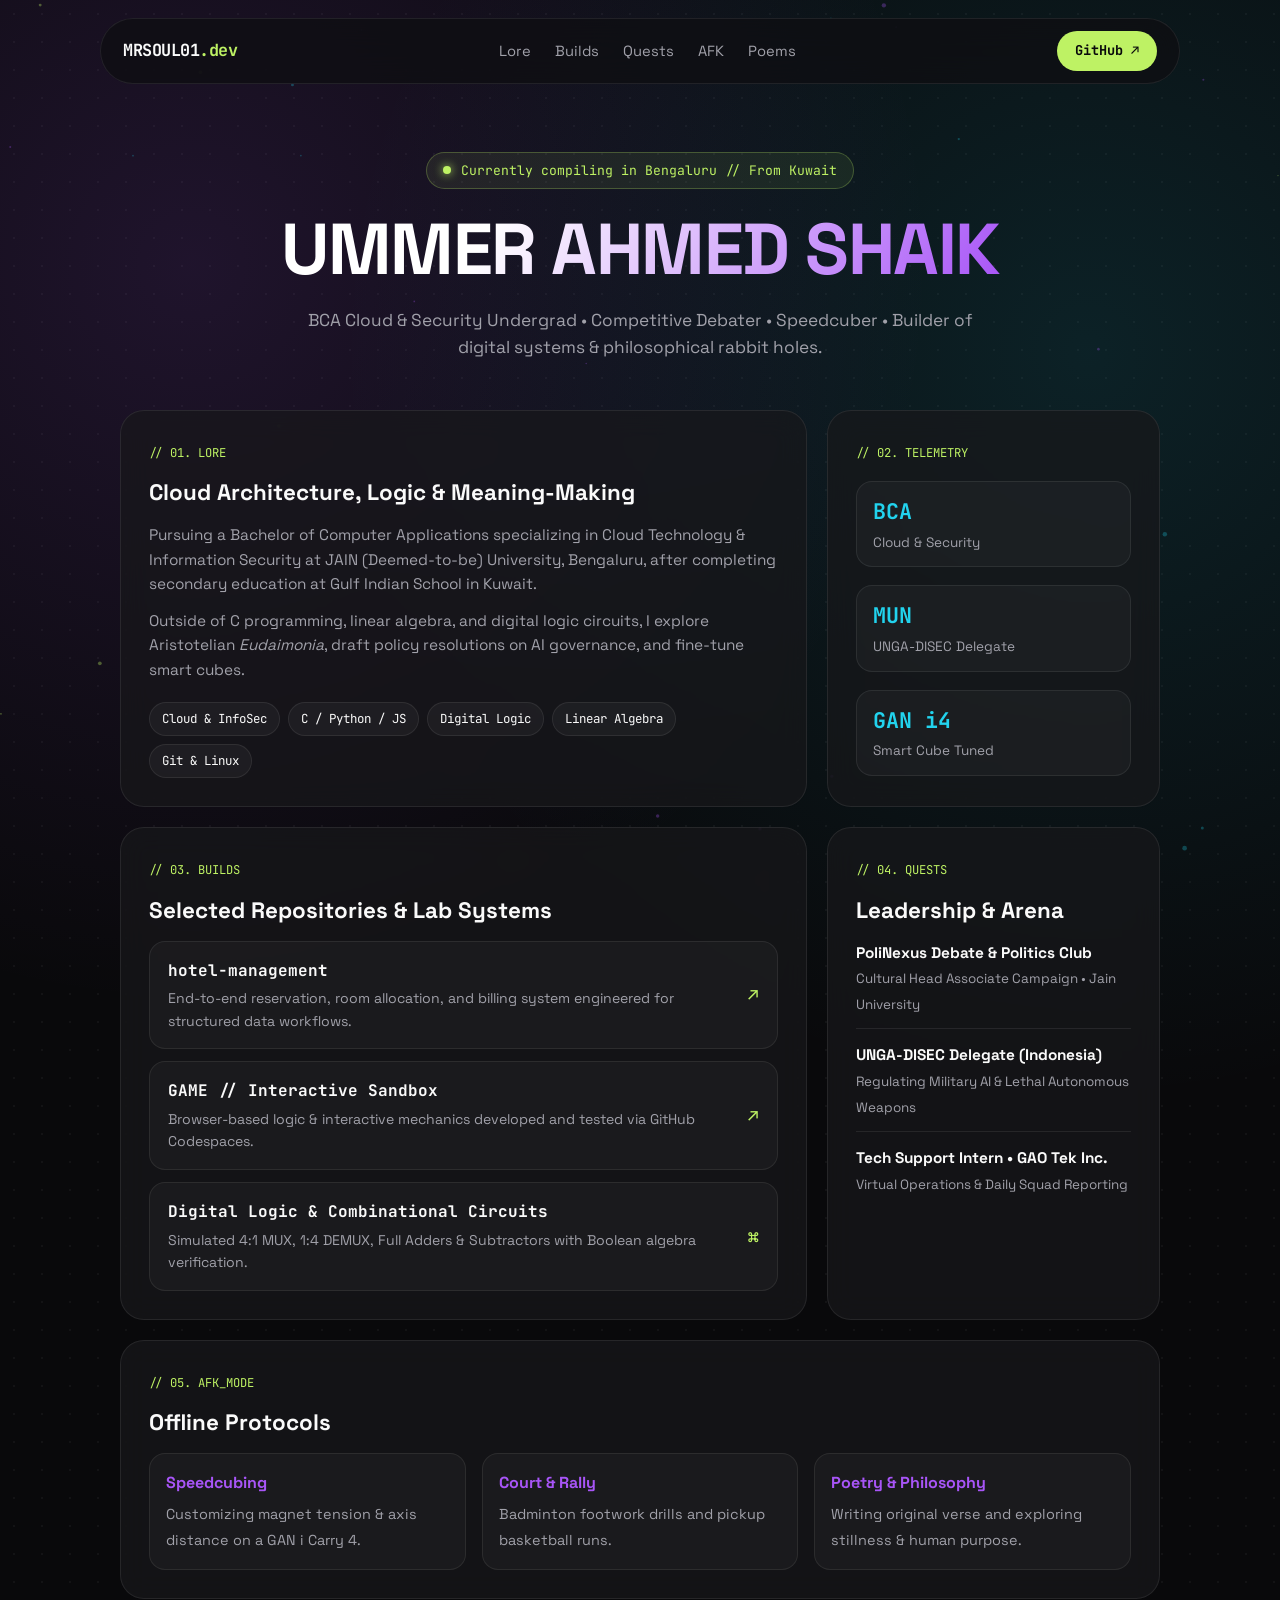
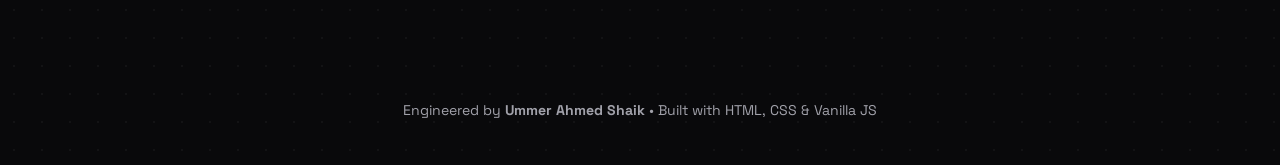
==== commit b500c8b6: "Update background and cursor effects in index.html" ====
--- a/index.html
+++ b/index.html
@@ -11,7 +11,8 @@
 </head>
 <body>
 
-  <!-- Ambient Falling Cyber Background -->
+  <!-- Cursor-Following Spotlight & Falling Particle Canvas -->
+  <div id="cursor-glow" aria-hidden="true"></div>
   <canvas id="bg-canvas" aria-hidden="true"></canvas>
 
   <!-- Floating Navbar -->
@@ -156,7 +157,26 @@
   </footer>
 
   <script>
-    // Subtle Falling Cyber-Ember Canvas
+    // 1. Cursor-Following Ambient Spotlight + Per-Card Radial Glow
+    const cursorGlow = document.getElementById("cursor-glow");
+    const cards = document.querySelectorAll(".bento-card");
+
+    document.addEventListener("mousemove", (e) => {
+      cursorGlow.style.transform = `translate(${e.clientX}px, ${e.clientY}px)`;
+      cursorGlow.style.opacity = "1";
+
+      cards.forEach((card) => {
+        const rect = card.getBoundingClientRect();
+        card.style.setProperty("--mouse-x", `${e.clientX - rect.left}px`);
+        card.style.setProperty("--mouse-y", `${e.clientY - rect.top}px`);
+      });
+    });
+
+    document.addEventListener("mouseleave", () => {
+      cursorGlow.style.opacity = "0";
+    });
+
+    // 2. Subtle Falling Cyber-Ember Canvas
     const canvas = document.getElementById("bg-canvas");
     const ctx = canvas.getContext("2d");
     let particles = [];
--- a/style.css
+++ b/style.css
@@ -1,118 +1,74 @@
 :root {
   --bg-dark: #09090b;
-  --card-bg: rgba(24, 24, 27, 0.65);
+  --card-bg: rgba(24, 24, 27, 0.72);
   --card-border: rgba(255, 255, 255, 0.08);
-  --card-hover: rgba(168, 85, 247, 0.45);
-  --text-main: #f4f4f5;
+  --card-hover: rgba(190, 242, 100, 0.35);
+  --text-main: #fafafa;
   --text-muted: #a1a1aa;
   --accent-lime: #bef264;
+  --accent-cyan: #22d3ee;
   --accent-purple: #a855f7;
-  --accent-cyan: #22d3ee;
-  --font-display: 'Space Grotesk', sans-serif;
+  --font-sans: 'Space Grotesk', sans-serif;
   --font-mono: 'JetBrains Mono', monospace;
 }
 
 * {
+  box-sizing: border-box;
   margin: 0;
   padding: 0;
-  box-sizing: border-box;
+}
+
+html {
   scroll-behavior: smooth;
 }
 
 body {
   background-color: var(--bg-dark);
-  color: var(--text-main);
-  font-family: var(--font-display);
+  background-image:
+    radial-gradient(circle at 15% 15%, rgba(168, 85, 247, 0.14), transparent 40%),
+    radial-gradient(circle at 85% 20%, rgba(34, 211, 238, 0.12), transparent 42%),
+    radial-gradient(rgba(255, 255, 255, 0.04) 1px, transparent 1px);
+  background-size: 100% 100%, 100% 100%, 28px 28px;
+  color: var(--text-main);
+  font-family: var(--font-sans);
+  line-height: 1.6;
   overflow-x: hidden;
-  line-height: 1.6;
-}
-
-/* Top Scroll Progress Line */
-#scroll-progress {
-  position: fixed;
-  top: 0;
-  left: 0;
-  height: 3px;
-  width: 0%;
-  background: linear-gradient(90deg, var(--accent-lime), var(--accent-cyan), var(--accent-purple));
-  z-index: 9999;
-  transition: width 0.08s linear;
-}
-
-/* Falling Background Grid Layer */
-#bg-grid-layer {
+}
+
+#bg-canvas {
   position: fixed;
   inset: 0;
-  z-index: -3;
+  width: 100%;
+  height: 100%;
   pointer-events: none;
-  background-image: radial-gradient(rgba(255, 255, 255, 0.08) 1px, transparent 1px);
-  background-size: 28px 28px;
-  will-change: background-position;
-}
-
-/* Falling Particle Canvas */
-#bg-fall-canvas {
-  position: fixed;
-  inset: 0;
-  z-index: -2;
-  pointer-events: none;
-}
-
-/* Ambient Gradient Blobs (Fall on Scroll) */
-.blob {
-  position: fixed;
-  width: 440px;
-  height: 440px;
-  border-radius: 50%;
-  filter: blur(135px);
-  opacity: 0.28;
-  z-index: -1;
-  pointer-events: none;
-  will-change: transform;
-  transition: transform 0.12s cubic-bezier(0.22, 1, 0.36, 1);
-}
-.blob-1 {
-  top: -120px;
-  left: -80px;
-  background: var(--accent-purple);
-}
-.blob-2 {
-  top: 15%;
-  right: -100px;
-  background: var(--accent-cyan);
-}
-.blob-3 {
-  top: -220px;
-  left: 42%;
-  width: 340px;
-  height: 340px;
-  opacity: 0.16;
-  background: var(--accent-lime);
-}
-
-/* Floating Pill Navbar */
+  z-index: 0;
+}
+
+/* Navbar */
 .navbar {
   position: sticky;
-  top: 20px;
-  max-width: 960px;
-  margin: 20px auto;
-  padding: 12px 24px;
-  background: rgba(18, 18, 22, 0.78);
+  top: 18px;
+  z-index: 50;
+  max-width: 1080px;
+  margin: 18px auto 0;
+  padding: 12px 22px;
+  background: rgba(15, 15, 18, 0.78);
   backdrop-filter: blur(16px);
   border: 1px solid var(--card-border);
   border-radius: 999px;
   display: flex;
+  align-items: center;
   justify-content: space-between;
-  align-items: center;
-  z-index: 100;
+  gap: 16px;
 }
 
 .logo {
   font-family: var(--font-mono);
   font-weight: 700;
-  font-size: 1.1rem;
+  font-size: 1.05rem;
   letter-spacing: -0.5px;
 }
+
 .logo .dot {
   color: var(--accent-lime);
 }
@@ -120,400 +76,313 @@
 .nav-links {
   list-style: none;
   display: flex;
+  align-items: center;
   gap: 24px;
 }
+
 .nav-links a {
-  color: var(--text-muted);
   text-decoration: none;
-  font-size: 0.95rem;
+  color: var(--text-muted);
+  font-size: 0.92rem;
   transition: color 0.2s ease;
 }
+
 .nav-links a:hover {
-  color: var(--accent-lime);
+  color: var(--text-main);
 }
 
 .btn-glow {
+  text-decoration: none;
   background: var(--accent-lime);
   color: #09090b;
-  padding: 8px 16px;
-  border-radius: 999px;
+  font-family: var(--font-mono);
   font-weight: 700;
   font-size: 0.85rem;
-  text-decoration: none;
+  padding: 9px 18px;
+  border-radius: 999px;
+  border: none;
+  cursor: pointer;
   transition: transform 0.2s ease, box-shadow 0.2s ease;
 }
+
 .btn-glow:hover {
-  transform: translateY(-2px);
-  box-shadow: 0 0 20px rgba(190, 242, 100, 0.5);
-}
-
-/* Hero Section */
+  transform: translateY(-1px);
+  box-shadow: 0 0 22px rgba(190, 242, 100, 0.45);
+}
+
+/* Hero */
 .hero {
+  position: relative;
+  z-index: 1;
+  max-width: 1080px;
+  margin: 68px auto 48px;
+  padding: 0 20px;
   text-align: center;
-  padding: 80px 20px 60px;
-  max-width: 900px;
-  margin: 0 auto;
 }
 
 .status-pill {
   display: inline-flex;
   align-items: center;
   gap: 10px;
-  font-family: var(--font-mono);
-  font-size: 0.8rem;
-  color: var(--accent-lime);
+  padding: 7px 16px;
+  border-radius: 999px;
   background: rgba(190, 242, 100, 0.08);
   border: 1px solid rgba(190, 242, 100, 0.25);
-  padding: 6px 16px;
-  border-radius: 999px;
-  margin-bottom: 24px;
-}
-
-.pulse-dot {
+  color: var(--accent-lime);
+  font-family: var(--font-mono);
+  font-size: 0.82rem;
+  margin-bottom: 22px;
+}
+
+.pulse {
   width: 8px;
   height: 8px;
+  border-radius: 50%;
   background: var(--accent-lime);
-  border-radius: 50%;
-  animation: pulse 1.8s infinite;
-}
-
-@keyframes pulse {
-  0% { box-shadow: 0 0 0 0 rgba(190, 242, 100, 0.7); }
-  70% { box-shadow: 0 0 0 10px rgba(190, 242, 100, 0); }
-  100% { box-shadow: 0 0 0 0 rgba(190, 242, 100, 0); }
-}
-
-/* Glitch Title Effect */
-.glitch {
-  font-size: clamp(2.5rem, 6vw, 4.8rem);
+  box-shadow: 0 0 10px var(--accent-lime);
+}
+
+.hero h1 {
+  font-size: clamp(2.4rem, 6vw, 4.5rem);
   font-weight: 700;
-  letter-spacing: -2px;
-  line-height: 1.05;
-  position: relative;
-  display: inline-block;
-  background: linear-gradient(135deg, #ffffff 30%, #a855f7 100%);
+  letter-spacing: -1.5px;
+  line-height: 1.08;
+  background: linear-gradient(120deg, #ffffff 35%, #a855f7 85%);
   -webkit-background-clip: text;
   -webkit-text-fill-color: transparent;
-}
-
-.glitch:hover::before,
-.glitch:hover::after {
-  content: attr(data-text);
-  position: absolute;
-  top: 0;
-  left: 0;
-  width: 100%;
-  background: var(--bg-dark);
-  -webkit-text-fill-color: var(--accent-cyan);
-}
-.glitch:hover::before {
-  left: 3px;
-  text-shadow: -2px 0 var(--accent-purple);
-  clip-path: inset(20% 0 50% 0);
-}
-.glitch:hover::after {
-  left: -3px;
-  text-shadow: 2px 0 var(--accent-lime);
-  clip-path: inset(60% 0 10% 0);
+  margin-bottom: 18px;
 }
 
 .subtitle {
-  margin: 20px auto 36px;
-  font-size: 1.15rem;
-  color: var(--text-muted);
-  max-width: 620px;
-}
-
-.hero-actions {
-  display: flex;
-  justify-content: center;
-  gap: 16px;
-  flex-wrap: wrap;
-}
-
-.btn-primary, .btn-secondary {
-  padding: 12px 26px;
-  border-radius: 12px;
-  font-weight: 600;
-  text-decoration: none;
-  transition: all 0.25s ease;
-}
-
-.btn-primary {
-  background: var(--text-main);
-  color: var(--bg-dark);
-}
-.btn-primary:hover {
-  background: var(--accent-lime);
-  transform: translateY(-2px);
-}
-
-.btn-secondary {
-  background: var(--card-bg);
-  color: var(--text-main);
-  border: 1px solid var(--card-border);
-}
-.btn-secondary:hover {
-  border-color: var(--accent-purple);
-}
-
-/* Infinite Marquee */
-.marquee-wrapper {
-  overflow: hidden;
-  border-top: 1px solid var(--card-border);
-  border-bottom: 1px solid var(--card-border);
-  background: rgba(255, 255, 255, 0.02);
-  padding: 14px 0;
-  margin: 20px 0 60px;
-  white-space: nowrap;
-}
-
-.marquee-track {
-  display: inline-block;
-  font-family: var(--font-mono);
-  font-size: 0.9rem;
-  color: var(--accent-cyan);
-  animation: scrollText 22s linear infinite;
-}
-
-@keyframes scrollText {
-  from { transform: translateX(0); }
-  to { transform: translateX(-50%); }
-}
-
-/* Bento Grid Layout */
-.bento-container {
+  max-width: 680px;
+  margin: 0 auto;
+  color: var(--text-muted);
+  font-size: 1.08rem;
+}
+
+/* Bento Grid */
+.bento-grid {
+  position: relative;
+  z-index: 1;
   max-width: 1080px;
-  margin: 0 auto;
-  padding: 0 20px 80px;
+  margin: 0 auto 72px;
+  padding: 0 20px;
   display: grid;
   grid-template-columns: repeat(3, 1fr);
   gap: 20px;
 }
 
 .bento-card {
-  position: relative;
-  overflow: hidden;
   background: var(--card-bg);
   backdrop-filter: blur(14px);
   border: 1px solid var(--card-border);
   border-radius: 24px;
   padding: 28px;
-  transition: transform 0.35s ease, border-color 0.3s ease, box-shadow 0.3s ease, opacity 0.6s ease;
-}
-
-/* Mouse-following Spotlight Glow on Cards */
-.bento-card::before {
-  content: "";
-  position: absolute;
-  inset: 0;
-  background: radial-gradient(
-    450px circle at var(--mouse-x, 50%) var(--mouse-y, 50%),
-    rgba(168, 85, 247, 0.14),
-    transparent 60%
-  );
-  opacity: 0;
-  transition: opacity 0.3s ease;
-  pointer-events: none;
-}
-.bento-card:hover::before {
-  opacity: 1;
+  transition: border-color 0.25s ease, transform 0.25s ease;
 }
 
 .bento-card:hover {
-  transform: translateY(-4px);
   border-color: var(--card-hover);
-  box-shadow: 0 12px 32px rgba(168, 85, 247, 0.14);
-}
-
-/* Smooth Scroll Reveal */
-.reveal {
-  opacity: 0;
-  transform: translateY(22px);
-}
-.reveal.visible {
-  opacity: 1;
-  transform: translateY(0);
-}
-
-.span-2 { grid-column: span 2; }
-.span-3 { grid-column: span 3; }
+  transform: translateY(-2px);
+}
+
+.span-2 {
+  grid-column: span 2;
+}
+
+.span-3 {
+  grid-column: span 3;
+}
 
 .tag {
-  font-family: var(--font-mono);
-  font-size: 0.75rem;
+  display: inline-block;
+  font-family: var(--font-mono);
+  font-size: 0.76rem;
   color: var(--accent-lime);
-  display: block;
-  margin-bottom: 10px;
+  margin-bottom: 12px;
 }
 
 .bento-card h2 {
-  font-size: 1.6rem;
-  margin-bottom: 14px;
+  font-size: 1.4rem;
+  margin-bottom: 12px;
 }
 
 .bento-card p {
   color: var(--text-muted);
-  font-size: 0.98rem;
-}
-
-/* Stats Row */
-.stat-row {
-  display: flex;
-  gap: 28px;
-  margin-top: 24px;
-  padding-top: 20px;
-  border-top: 1px solid var(--card-border);
+  font-size: 0.96rem;
+}
+
+.chip-row {
+  display: flex;
   flex-wrap: wrap;
-}
+  gap: 8px;
+  margin-top: 20px;
+}
+
+.chip {
+  font-family: var(--font-mono);
+  font-size: 0.78rem;
+  padding: 6px 12px;
+  border-radius: 999px;
+  background: rgba(255, 255, 255, 0.04);
+  border: 1px solid var(--card-border);
+  color: var(--text-main);
+}
+
+/* Telemetry Stats */
+.stat-block {
+  display: flex;
+  flex-direction: column;
+  gap: 18px;
+  margin-top: 6px;
+}
+
+.stat {
+  padding: 12px 16px;
+  border-radius: 16px;
+  background: rgba(255, 255, 255, 0.03);
+  border: 1px solid var(--card-border);
+}
+
 .stat-num {
   display: block;
   font-family: var(--font-mono);
-  font-size: 1.2rem;
+  font-size: 1.35rem;
   font-weight: 700;
-  color: var(--text-main);
-}
+  color: var(--accent-cyan);
+}
+
 .stat-label {
-  font-size: 0.8rem;
-  color: var(--text-muted);
-}
-
-/* Tech Chips */
-.chip-grid {
-  display: flex;
-  flex-wrap: wrap;
-  gap: 10px;
-  margin-top: 12px;
-}
-.chip {
-  font-family: var(--font-mono);
-  font-size: 0.8rem;
-  padding: 6px 12px;
-  border-radius: 10px;
-  background: rgba(255, 255, 255, 0.05);
-  border: 1px solid var(--card-border);
-  transition: all 0.2s ease;
-}
-.chip:hover {
-  background: rgba(168, 85, 247, 0.2);
-  border-color: var(--accent-purple);
-  color: #fff;
-}
-
-/* Projects Grid */
-.project-grid {
+  font-size: 0.85rem;
+  color: var(--text-muted);
+}
+
+/* Projects */
+.project-list {
+  display: flex;
+  flex-direction: column;
+  gap: 12px;
+  margin-top: 8px;
+}
+
+.project-item {
+  display: flex;
+  align-items: center;
+  justify-content: space-between;
+  gap: 16px;
+  padding: 16px 18px;
+  border-radius: 16px;
+  background: rgba(255, 255, 255, 0.03);
+  border: 1px solid var(--card-border);
+  text-decoration: none;
+  color: inherit;
+  transition: border-color 0.2s ease, background 0.2s ease;
+}
+
+.project-item:hover {
+  border-color: var(--accent-cyan);
+  background: rgba(34, 211, 238, 0.05);
+}
+
+.project-item h3 {
+  font-family: var(--font-mono);
+  font-size: 1rem;
+  color: var(--text-main);
+  margin-bottom: 4px;
+}
+
+.project-item p {
+  font-size: 0.88rem;
+}
+
+.arrow {
+  font-family: var(--font-mono);
+  color: var(--accent-lime);
+  font-size: 1.1rem;
+}
+
+/* Quests */
+.quest-list {
+  list-style: none;
+  display: flex;
+  flex-direction: column;
+  gap: 14px;
+  margin-top: 6px;
+}
+
+.quest-list li {
+  padding-bottom: 12px;
+  border-bottom: 1px solid var(--card-border);
+}
+
+.quest-list li:last-child {
+  border-bottom: none;
+  padding-bottom: 0;
+}
+
+.quest-list strong {
+  display: block;
+  font-size: 0.96rem;
+  color: var(--text-main);
+}
+
+.quest-list span {
+  font-size: 0.84rem;
+  color: var(--text-muted);
+}
+
+/* AFK */
+.afk-grid {
   display: grid;
   grid-template-columns: repeat(3, 1fr);
   gap: 16px;
-  margin-top: 16px;
-}
-.project-item {
-  background: rgba(9, 9, 11, 0.6);
-  border: 1px solid var(--card-border);
+  margin-top: 8px;
+}
+
+.afk-item {
+  padding: 16px;
   border-radius: 16px;
-  padding: 20px;
-  display: flex;
-  flex-direction: column;
-  justify-content: space-between;
-  transition: border-color 0.25s ease, transform 0.25s ease;
-}
-.project-item:hover {
-  border-color: var(--accent-cyan);
-  transform: translateY(-2px);
-}
-.project-top {
-  display: flex;
-  justify-content: space-between;
-  align-items: center;
-  margin-bottom: 12px;
-}
-.folder-icon {
-  font-size: 1.4rem;
-}
-.project-year {
-  font-family: var(--font-mono);
-  font-size: 0.75rem;
-  color: var(--text-muted);
-}
-.project-item h3 {
-  font-size: 1.15rem;
-  margin-bottom: 8px;
-}
-.project-item p {
+  background: rgba(255, 255, 255, 0.03);
+  border: 1px solid var(--card-border);
+}
+
+.afk-item strong {
+  display: block;
+  color: var(--accent-purple);
+  margin-bottom: 6px;
+}
+
+.afk-item span {
   font-size: 0.9rem;
-  margin-bottom: 16px;
-}
-.tech-tag {
-  font-family: var(--font-mono);
-  font-size: 0.75rem;
-  color: var(--accent-cyan);
-}
-
-/* Timeline */
-.timeline {
-  list-style: none;
-  display: flex;
-  flex-direction: column;
-  gap: 18px;
-  margin-top: 12px;
-}
-.timeline li {
-  display: flex;
-  gap: 14px;
-  align-items: flex-start;
-}
-.time-badge {
-  font-family: var(--font-mono);
-  font-size: 0.75rem;
-  font-weight: 700;
-  padding: 4px 10px;
-  border-radius: 8px;
-  background: rgba(34, 211, 238, 0.15);
-  color: var(--accent-cyan);
-  min-width: 54px;
-  text-align: center;
-}
-
-/* AFK List */
-.afk-list {
-  list-style: none;
-  display: flex;
-  flex-direction: column;
-  gap: 14px;
-  margin-top: 12px;
-  color: var(--text-muted);
-  font-size: 0.95rem;
+  color: var(--text-muted);
 }
 
 /* Footer */
 footer {
+  position: relative;
+  z-index: 1;
   text-align: center;
-  padding: 32px 20px;
-  border-top: 1px solid var(--card-border);
-  color: var(--text-muted);
-  font-size: 0.9rem;
-}
-.footer-links {
-  margin-top: 8px;
-  display: flex;
-  justify-content: center;
-  gap: 12px;
-}
-.footer-links a {
-  color: var(--accent-lime);
-  text-decoration: none;
-}
-
-/* Responsive Breakpoints */
-@media (max-width: 860px) {
-  .bento-container,
-  .project-grid {
+  padding: 28px 20px 44px;
+  color: var(--text-muted);
+  font-size: 0.88rem;
+}
+
+/* Responsive */
+@media (max-width: 820px) {
+  .bento-grid,
+  .afk-grid {
     grid-template-columns: 1fr;
   }
-  .span-2, .span-3 {
+  .span-2,
+  .span-3 {
     grid-column: span 1;
   }
   .nav-links {
-    display: none;
+    gap: 12px;
+    font-size: 0.82rem;
   }
-}
+  .navbar {
+    margin: 12px 14px 0;
+    padding: 10px 14px;
+  }
+}
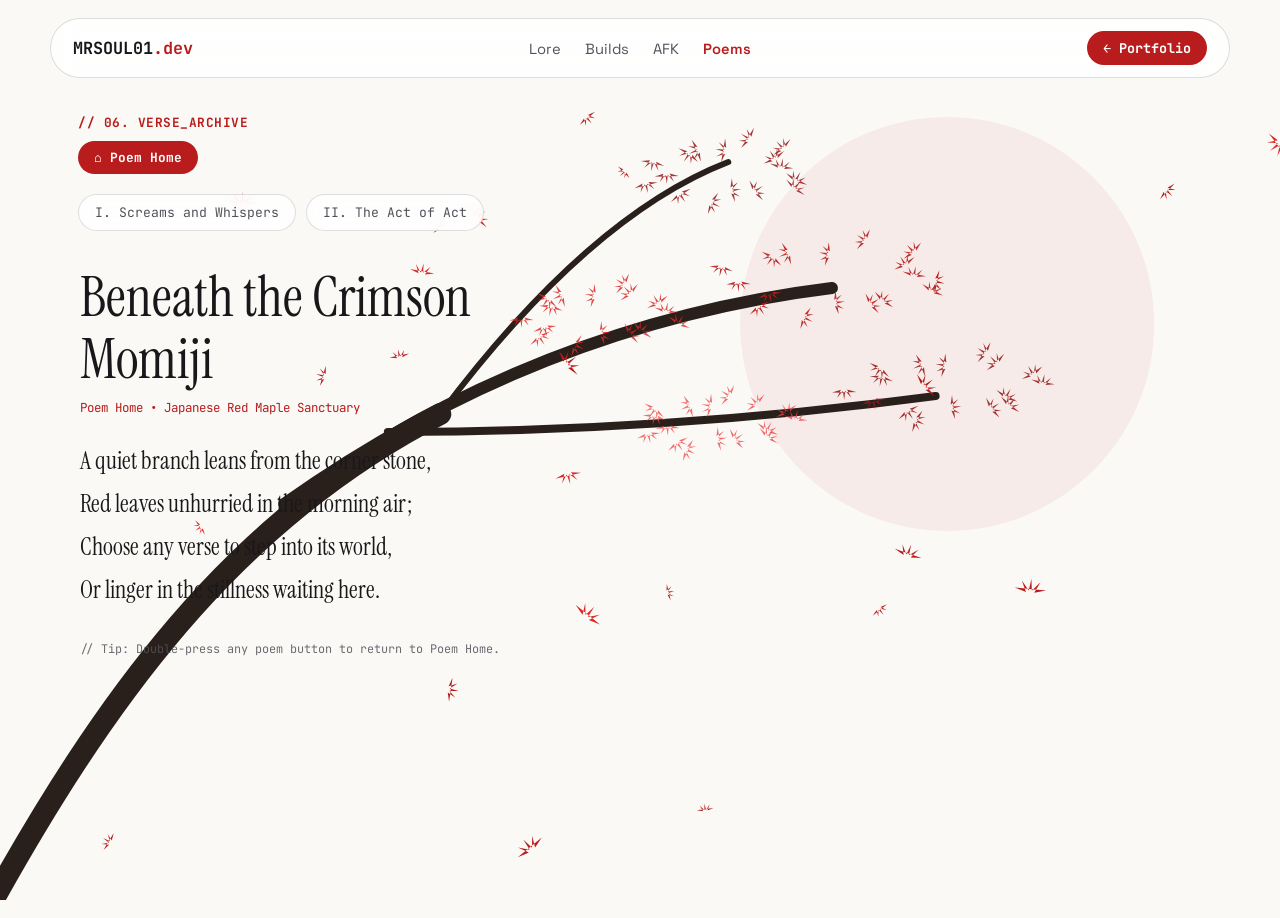
==== commit dd79b31b: "Update index.html" ====
--- a/index.html
+++ b/index.html
@@ -3,217 +3,767 @@
 <head>
   <meta charset="UTF-8" />
   <meta name="viewport" content="width=device-width, initial-scale=1.0" />
-  <title>Ummer Ahmed Shaik | MRSOUL01</title>
+  <title>Poems & Reflections | Ummer Ahmed Shaik</title>
   <link rel="preconnect" href="https://fonts.googleapis.com" />
   <link rel="preconnect" href="https://fonts.gstatic.com" crossorigin />
-  <link href="https://fonts.googleapis.com/css2?family=Space+Grotesk:wght@400;600;700&family=JetBrains+Mono:wght@400;700&display=swap" rel="stylesheet" />
-  <link rel="stylesheet" href="style.css" />
+  <link href="https://fonts.googleapis.com/css2?family=Space+Grotesk:wght@400;600;700&family=JetBrains+Mono:wght@400;700&family=Instrument+Serif:ital@0;1&display=swap" rel="stylesheet" />
+  <style>
+    :root {
+      --font-sans: 'Space Grotesk', sans-serif;
+      --font-mono: 'JetBrains Mono', monospace;
+      --font-serif: 'Instrument Serif', serif;
+    }
+
+    * {
+      box-sizing: border-box;
+      margin: 0;
+      padding: 0;
+    }
+
+    body {
+      min-height: 100vh;
+      font-family: var(--font-sans);
+      overflow-x: hidden;
+      transition: background-color 0.75s ease, color 0.6s ease;
+    }
+
+    /* Scene Themes */
+    body.theme-home {
+      --bg: #faf9f6;
+      --text: #18181b;
+      --muted: #52525b;
+      --accent: #b91c1c;
+      --pill-bg: rgba(255, 255, 255, 0.84);
+      --pill-border: rgba(24, 24, 27, 0.14);
+      --nav-bg: rgba(255, 255, 255, 0.86);
+    }
+
+    /* Poem 1: Screams and Whispers */
+    body.theme-screams {
+      --bg: #0f0b0e;
+      --text: #f5f5f4;
+      --muted: #a8a29e;
+      --accent: #fb923c;
+      --pill-bg: rgba(28, 20, 23, 0.76);
+      --pill-border: rgba(251, 146, 60, 0.28);
+      --nav-bg: rgba(15, 11, 14, 0.84);
+    }
+
+    /* Poem 2: The Act of Act */
+    body.theme-act {
+      --bg: #12101c;
+      --text: #f4f4f5;
+      --muted: #a1a1aa;
+      --accent: #f472b6;
+      --pill-bg: rgba(26, 22, 41, 0.76);
+      --pill-border: rgba(244, 114, 182, 0.28);
+      --nav-bg: rgba(18, 16, 28, 0.84);
+    }
+
+    body {
+      background-color: var(--bg);
+      color: var(--text);
+    }
+
+    /* Full-Viewport Drawn Scene Canvas */
+    #scene-canvas {
+      position: fixed;
+      inset: 0;
+      width: 100%;
+      height: 100%;
+      pointer-events: none;
+      z-index: 0;
+    }
+
+    /* Floating Navbar */
+    .navbar {
+      position: sticky;
+      top: 18px;
+      z-index: 20;
+      max-width: 1180px;
+      margin: 18px auto 0;
+      padding: 12px 22px;
+      background: var(--nav-bg);
+      backdrop-filter: blur(14px);
+      border: 1px solid var(--pill-border);
+      border-radius: 999px;
+      display: flex;
+      align-items: center;
+      justify-content: space-between;
+      transition: background 0.6s ease, border-color 0.6s ease;
+    }
+
+    .logo {
+      font-family: var(--font-mono);
+      font-weight: 700;
+      font-size: 1.05rem;
+      text-decoration: none;
+      color: var(--text);
+    }
+
+    .logo .dot {
+      color: var(--accent);
+    }
+
+    .nav-links {
+      list-style: none;
+      display: flex;
+      gap: 24px;
+    }
+
+    .nav-links a {
+      text-decoration: none;
+      color: var(--muted);
+      font-size: 0.92rem;
+      transition: color 0.2s ease;
+    }
+
+    .nav-links a:hover,
+    .nav-links a.current {
+      color: var(--accent);
+      font-weight: 600;
+    }
+
+    .btn-back {
+      text-decoration: none;
+      font-family: var(--font-mono);
+      font-size: 0.84rem;
+      font-weight: 700;
+      padding: 8px 16px;
+      border-radius: 999px;
+      background: var(--accent);
+      color: #ffffff;
+      transition: transform 0.2s ease, background 0.5s ease;
+    }
+
+    body.theme-screams .btn-back,
+    body.theme-act .btn-back {
+      color: #09090b;
+    }
+
+    .btn-back:hover {
+      transform: translateY(-1px);
+    }
+
+    /* Asymmetric Split Layout: Left = Controls + Poem, Right = Hand-Drawn Looping Scene */
+    .split-container {
+      position: relative;
+      z-index: 5;
+      max-width: 1180px;
+      margin: 0 auto;
+      padding: 36px 28px 90px;
+      display: grid;
+      grid-template-columns: minmax(320px, 530px) 1fr;
+      min-height: calc(100vh - 90px);
+      align-items: start;
+    }
+
+    .left-column {
+      display: flex;
+      flex-direction: column;
+      align-items: flex-start;
+    }
+
+    .archive-tag {
+      font-family: var(--font-mono);
+      font-size: 0.8rem;
+      font-weight: 700;
+      letter-spacing: 0.5px;
+      color: var(--accent);
+      margin-bottom: 10px;
+    }
+
+    /* Poem Home Button Directly Below VERSE_ARCHIVE */
+    .poem-home-btn {
+      font-family: var(--font-mono);
+      font-size: 0.8rem;
+      font-weight: 700;
+      padding: 7px 15px;
+      border-radius: 999px;
+      background: var(--pill-bg);
+      color: var(--text);
+      border: 1px solid var(--pill-border);
+      cursor: pointer;
+      margin-bottom: 20px;
+      backdrop-filter: blur(8px);
+      transition: all 0.25s ease;
+    }
+
+    .poem-home-btn:hover,
+    .poem-home-btn.active {
+      background: var(--accent);
+      color: #ffffff;
+      border-color: transparent;
+    }
+
+    body.theme-screams .poem-home-btn.active,
+    body.theme-act .poem-home-btn.active {
+      color: #09090b;
+    }
+
+    /* Poem Selector Buttons */
+    .poem-buttons {
+      display: flex;
+      flex-wrap: wrap;
+      gap: 10px;
+      margin-bottom: 32px;
+    }
+
+    .poem-btn {
+      font-family: var(--font-mono);
+      font-size: 0.82rem;
+      padding: 9px 16px;
+      border-radius: 999px;
+      background: var(--pill-bg);
+      color: var(--muted);
+      border: 1px solid var(--pill-border);
+      backdrop-filter: blur(8px);
+      cursor: pointer;
+      transition: all 0.25s ease;
+    }
+
+    .poem-btn:hover {
+      color: var(--text);
+      border-color: var(--accent);
+    }
+
+    .poem-btn.active {
+      background: var(--accent);
+      color: #ffffff;
+      font-weight: 700;
+      border-color: transparent;
+    }
+
+    body.theme-screams .poem-btn.active,
+    body.theme-act .poem-btn.active {
+      color: #09090b;
+    }
+
+    /* Left-Aligned Poem Reader */
+    .poem-reader {
+      width: 100%;
+      padding: 4px 2px;
+      transition: opacity 0.3s ease, transform 0.3s ease;
+    }
+
+    .poem-reader.fade {
+      opacity: 0;
+      transform: translateY(8px);
+    }
+
+    .poem-title {
+      font-family: var(--font-serif);
+      font-size: clamp(2.4rem, 4.5vw, 3.45rem);
+      font-weight: 400;
+      line-height: 1.12;
+      color: var(--text);
+      margin-bottom: 8px;
+    }
+
+    .poem-meta {
+      display: block;
+      font-family: var(--font-mono);
+      font-size: 0.78rem;
+      color: var(--accent);
+      margin-bottom: 24px;
+    }
+
+    .poem-verses {
+      font-family: var(--font-serif);
+      font-size: clamp(1.26rem, 2vw, 1.52rem);
+      line-height: 1.78;
+      color: var(--text);
+      white-space: pre-line;
+    }
+
+    .hint-note {
+      margin-top: 28px;
+      font-family: var(--font-mono);
+      font-size: 0.74rem;
+      color: var(--muted);
+      opacity: 0.85;
+    }
+
+    @media (max-width: 860px) {
+      .split-container {
+        grid-template-columns: 1fr;
+        padding-bottom: 280px;
+      }
+      .navbar {
+        margin: 12px 14px 0;
+        padding: 10px 14px;
+      }
+      .nav-links {
+        gap: 12px;
+      }
+    }
+  </style>
 </head>
-<body>
-
-  <!-- Cursor-Following Spotlight & Falling Particle Canvas -->
-  <div id="cursor-glow" aria-hidden="true"></div>
-  <canvas id="bg-canvas" aria-hidden="true"></canvas>
-
-  <!-- Floating Navbar -->
+<body class="theme-home">
+
+  <!-- Hand-Drawn Looping Scene Canvas -->
+  <canvas id="scene-canvas" aria-hidden="true"></canvas>
+
+  <!-- Navbar -->
   <nav class="navbar">
-    <div class="logo">MRSOUL01<span class="dot">.dev</span></div>
+    <a href="index.html" class="logo">MRSOUL01<span class="dot">.dev</span></a>
     <ul class="nav-links">
-      <li><a href="#about">Lore</a></li>
-      <li><a href="#projects">Builds</a></li>
-      <li><a href="#experience">Quests</a></li>
-      <li><a href="#sidequests">AFK</a></li>
-      <li><a href="poems.html">Poems</a></li>
+      <li><a href="index.html#about">Lore</a></li>
+      <li><a href="index.html#projects">Builds</a></li>
+      <li><a href="index.html#sidequests">AFK</a></li>
+      <li><a href="poems.html" class="current">Poems</a></li>
     </ul>
-    <a href="https://github.com/MRSOUL01" target="_blank" rel="noopener" class="btn-glow">GitHub ↗</a>
+    <a href="index.html" class="btn-back">← Portfolio</a>
   </nav>
 
-  <!-- Hero Section -->
-  <header class="hero">
-    <div class="status-pill">
-      <span class="pulse"></span> Currently compiling in Bengaluru // From Kuwait
-    </div>
-    <h1>UMMER AHMED SHAIK</h1>
-    <p class="subtitle">
-      BCA Cloud &amp; Security Undergrad • Competitive Debater • Speedcuber • Builder of digital systems &amp; philosophical rabbit holes.
-    </p>
-  </header>
-
-  <!-- Bento Grid -->
-  <main class="bento-grid">
-
-    <!-- 01. Lore / About -->
-    <section id="about" class="bento-card span-2">
-      <span class="tag">// 01. LORE</span>
-      <h2>Cloud Architecture, Logic &amp; Meaning-Making</h2>
-      <p>
-        Pursuing a Bachelor of Computer Applications specializing in Cloud Technology &amp; Information Security at JAIN (Deemed-to-be) University, Bengaluru, after completing secondary education at Gulf Indian School in Kuwait.
-      </p>
-      <p style="margin-top: 12px;">
-        Outside of C programming, linear algebra, and digital logic circuits, I explore Aristotelian <em>Eudaimonia</em>, draft policy resolutions on AI governance, and fine-tune smart cubes.
-      </p>
-      <div class="chip-row">
-        <span class="chip">Cloud &amp; InfoSec</span>
-        <span class="chip">C / Python / JS</span>
-        <span class="chip">Digital Logic</span>
-        <span class="chip">Linear Algebra</span>
-        <span class="chip">Git &amp; Linux</span>
+  <!-- Left Content + Right Drawn Loop Scene -->
+  <main class="split-container">
+    <section class="left-column">
+      <span class="archive-tag">// 06. VERSE_ARCHIVE</span>
+
+      <!-- Poem Home Button Directly Below VERSE_ARCHIVE -->
+      <button type="button" id="poem-home-btn" class="poem-home-btn active">⌂ Poem Home</button>
+
+      <!-- Poem Buttons (Double-click any button to return to Poem Home) -->
+      <div class="poem-buttons" id="poem-buttons">
+        <button type="button" class="poem-btn" data-key="screams">I. Screams and Whispers</button>
+        <button type="button" class="poem-btn" data-key="act">II. The Act of Act</button>
       </div>
+
+      <!-- Left-Aligned Poem Typography -->
+      <article class="poem-reader" id="poem-reader">
+        <h1 class="poem-title" id="poem-title">Beneath the Crimson Momiji</h1>
+        <span class="poem-meta" id="poem-meta">Poem Home • Japanese Red Maple Sanctuary</span>
+        <div class="poem-verses" id="poem-verses">A quiet branch leans from the corner stone,
+Red leaves unhurried in the morning air;
+Choose any verse to step into its world,
+Or linger in the stillness waiting here.</div>
+        <p class="hint-note">// Tip: Double-press any poem button to return to Poem Home.</p>
+      </article>
     </section>
-
-    <!-- 02. Telemetry / Quick Stats -->
-    <section class="bento-card">
-      <span class="tag">// 02. TELEMETRY</span>
-      <div class="stat-block">
-        <div class="stat">
-          <span class="stat-num">BCA</span>
-          <span class="stat-label">Cloud &amp; Security</span>
-        </div>
-        <div class="stat">
-          <span class="stat-num">MUN</span>
-          <span class="stat-label">UNGA-DISEC Delegate</span>
-        </div>
-        <div class="stat">
-          <span class="stat-num">GAN i4</span>
-          <span class="stat-label">Smart Cube Tuned</span>
-        </div>
-      </div>
-    </section>
-
-    <!-- 03. Builds / Projects -->
-    <section id="projects" class="bento-card span-2">
-      <span class="tag">// 03. BUILDS</span>
-      <h2>Selected Repositories &amp; Lab Systems</h2>
-      <div class="project-list">
-        <a href="https://github.com/MRSOUL01/hotel-management" target="_blank" rel="noopener" class="project-item">
-          <div>
-            <h3>hotel-management</h3>
-            <p>End-to-end reservation, room allocation, and billing system engineered for structured data workflows.</p>
-          </div>
-          <span class="arrow">↗</span>
-        </a>
-        <a href="https://github.com/MRSOUL01/GAME" target="_blank" rel="noopener" class="project-item">
-          <div>
-            <h3>GAME // Interactive Sandbox</h3>
-            <p>Browser-based logic &amp; interactive mechanics developed and tested via GitHub Codespaces.</p>
-          </div>
-          <span class="arrow">↗</span>
-        </a>
-        <div class="project-item">
-          <div>
-            <h3>Digital Logic &amp; Combinational Circuits</h3>
-            <p>Simulated 4:1 MUX, 1:4 DEMUX, Full Adders &amp; Subtractors with Boolean algebra verification.</p>
-          </div>
-          <span class="arrow">⌘</span>
-        </div>
-      </div>
-    </section>
-
-    <!-- 04. Quests / Experience & MUN -->
-    <section id="experience" class="bento-card">
-      <span class="tag">// 04. QUESTS</span>
-      <h2>Leadership &amp; Arena</h2>
-      <ul class="quest-list">
-        <li>
-          <strong>PoliNexus Debate &amp; Politics Club</strong>
-          <span>Cultural Head Associate Campaign • Jain University</span>
-        </li>
-        <li>
-          <strong>UNGA-DISEC Delegate (Indonesia)</strong>
-          <span>Regulating Military AI &amp; Lethal Autonomous Weapons</span>
-        </li>
-        <li>
-          <strong>Tech Support Intern • GAO Tek Inc.</strong>
-          <span>Virtual Operations &amp; Daily Squad Reporting</span>
-        </li>
-      </ul>
-    </section>
-
-    <!-- 05. AFK / Sidequests -->
-    <section id="sidequests" class="bento-card span-3">
-      <span class="tag">// 05. AFK_MODE</span>
-      <h2>Offline Protocols</h2>
-      <div class="afk-grid">
-        <div class="afk-item">
-          <strong>Speedcubing</strong>
-          <span>Customizing magnet tension &amp; axis distance on a GAN i Carry 4.</span>
-        </div>
-        <div class="afk-item">
-          <strong>Court &amp; Rally</strong>
-          <span>Badminton footwork drills and pickup basketball runs.</span>
-        </div>
-        <div class="afk-item">
-          <strong>Poetry &amp; Philosophy</strong>
-          <span>Writing original verse and exploring stillness &amp; human purpose.</span>
-        </div>
-      </div>
-    </section>
-
   </main>
 
-  <!-- Footer -->
-  <footer>
-    <p>Engineered by <strong>Ummer Ahmed Shaik</strong> • Built with HTML, CSS &amp; Vanilla JS</p>
-  </footer>
-
   <script>
-    // 1. Cursor-Following Ambient Spotlight + Per-Card Radial Glow
-    const cursorGlow = document.getElementById("cursor-glow");
-    const cards = document.querySelectorAll(".bento-card");
-
-    document.addEventListener("mousemove", (e) => {
-      cursorGlow.style.transform = `translate(${e.clientX}px, ${e.clientY}px)`;
-      cursorGlow.style.opacity = "1";
-
-      cards.forEach((card) => {
-        const rect = card.getBoundingClientRect();
-        card.style.setProperty("--mouse-x", `${e.clientX - rect.left}px`);
-        card.style.setProperty("--mouse-y", `${e.clientY - rect.top}px`);
+    const poemData = {
+      home: {
+        theme: "theme-home",
+        scene: "maple",
+        title: "Beneath the Crimson Momiji",
+        meta: "Poem Home • Japanese Red Maple Sanctuary",
+        verses: `A quiet branch leans from the corner stone,
+Red leaves unhurried in the morning air;
+Choose any verse to step into its world,
+Or linger in the stillness waiting here.`
+      },
+      screams: {
+        theme: "theme-screams",
+        scene: "emberRunner",
+        title: "Screams and Whispers",
+        meta: "Ummer Ahmed Shaik • Silent Ember & Light Ahead",
+        verses: `I am not deaf nor,
+I am ignoring your voice,
+I hear the same screams more than our sins
+But
+the whispers of your voice
+Were lost in the weights of distance.
+
+More i run, the screams gets louder
+And
+the whispers fade before I could know.
+The screams was chamber of guilt ,
+In the dark running was only hope.
+But the whispers from out were
+hope for redemption.
+
+Looking at the
+The silent ember in the behind,
+I ran front for light .
+With every step screams became louder
+And light became brighter.
+
+I Felt stillness not from light but
+I heard screams beyond inside.
+
+Hope for redemption.`
+      },
+      act: {
+        theme: "theme-act",
+        scene: "stageRain",
+        title: "The Act of Act",
+        meta: "Ummer Ahmed Shaik • Rhythm of Rain & Two Breaths",
+        verses: `All stories starts with same
+Gaze meeting gaze
+And it starts with a smile
+Not just carved on lips,
+But from the heart.
+
+"You see me?" I asked
+And the continues with talking,
+Not just with words.
+It went on like rain finding it rhythm.
+It was Like as if
+The heart finally found its voice.
+
+But the heart...know
+Know the rhythm of endings
+Will this also end with that
+Wave and words.
+Is it the end
+Light off
+camera off
+feeling fading
+
+But this time
+I want to hold it,
+Not just for the act
+But for me
+Like hold that moment
+like a prayer between two breaths.`
+      }
+    };
+
+    let currentScene = "maple";
+    const reader = document.getElementById("poem-reader");
+    const titleEl = document.getElementById("poem-title");
+    const metaEl = document.getElementById("poem-meta");
+    const versesEl = document.getElementById("poem-verses");
+    const homeBtn = document.getElementById("poem-home-btn");
+    const poemBtns = document.querySelectorAll(".poem-btn");
+
+    function switchView(key) {
+      const item = poemData[key];
+      if (!item) return;
+
+      document.body.className = item.theme;
+      currentScene = item.scene;
+
+      homeBtn.classList.toggle("active", key === "home");
+      poemBtns.forEach((btn) => {
+        btn.classList.toggle("active", btn.dataset.key === key);
+      });
+
+      reader.classList.add("fade");
+      setTimeout(() => {
+        titleEl.textContent = item.title;
+        metaEl.textContent = item.meta;
+        versesEl.textContent = item.verses;
+        reader.classList.remove("fade");
+      }, 220);
+    }
+
+    homeBtn.addEventListener("click", () => switchView("home"));
+
+    poemBtns.forEach((btn) => {
+      btn.addEventListener("click", () => {
+        switchView(btn.dataset.key);
+      });
+
+      btn.addEventListener("dblclick", (e) => {
+        e.preventDefault();
+        switchView("home");
       });
     });
 
-    document.addEventListener("mouseleave", () => {
-      cursorGlow.style.opacity = "0";
-    });
-
-    // 2. Subtle Falling Cyber-Ember Canvas
-    const canvas = document.getElementById("bg-canvas");
+    /* ============================================================
+       HAND-DRAWN LOOPING SCENES ON HTML5 CANVAS
+       ============================================================ */
+    const canvas = document.getElementById("scene-canvas");
     const ctx = canvas.getContext("2d");
-    let particles = [];
-
-    function resizeCanvas() {
-      canvas.width = window.innerWidth;
-      canvas.height = window.innerHeight;
-    }
-    window.addEventListener("resize", resizeCanvas);
-    resizeCanvas();
-
-    for (let i = 0; i < 45; i++) {
-      particles.push({
-        x: Math.random() * canvas.width,
-        y: Math.random() * canvas.height,
-        r: Math.random() * 1.8 + 0.6,
-        vy: Math.random() * 0.45 + 0.15,
-        color: i % 3 === 0 ? "rgba(190, 242, 100, 0.35)" : i % 2 === 0 ? "rgba(34, 211, 238, 0.28)" : "rgba(168, 85, 247, 0.3)"
+    let W = 0, H = 0, t = 0;
+
+    function resize() {
+      W = canvas.width = window.innerWidth;
+      H = canvas.height = window.innerHeight;
+    }
+    window.addEventListener("resize", resize);
+    resize();
+
+    const mapleLeaves = Array.from({ length: 24 }, () => ({
+      x: Math.random() * 1400,
+      y: Math.random() * 900,
+      size: 6 + Math.random() * 6,
+      vx: 0.4 + Math.random() * 0.7,
+      vy: 0.35 + Math.random() * 0.55,
+      angle: Math.random() * Math.PI * 2,
+      spin: (Math.random() - 0.5) * 0.03,
+      hue: Math.random() > 0.35 ? "#b91c1c" : "#dc2626"
+    }));
+
+    const raindrops = Array.from({ length: 65 }, () => ({
+      x: Math.random() * 1400,
+      y: Math.random() * 900,
+      len: 14 + Math.random() * 18,
+      speed: 6 + Math.random() * 4
+    }));
+
+    function drawMapleLeaf(x, y, size, angle, color) {
+      ctx.save();
+      ctx.translate(x, y);
+      ctx.rotate(angle);
+      ctx.fillStyle = color;
+      ctx.beginPath();
+      for (let i = 0; i < 5; i++) {
+        const a = (i - 2) * 0.58 - Math.PI / 2;
+        const tipX = Math.cos(a) * size * 1.45;
+        const tipY = Math.sin(a) * size * 1.45;
+        const midA = a + 0.29;
+        const innerX = Math.cos(midA) * size * 0.45;
+        const innerY = Math.sin(midA) * size * 0.45;
+        if (i === 0) ctx.moveTo(tipX, tipY);
+        else ctx.lineTo(tipX, tipY);
+        if (i < 4) ctx.lineTo(innerX, innerY);
+      }
+      ctx.closePath();
+      ctx.fill();
+      ctx.restore();
+    }
+
+    function drawJapaneseMapleScene() {
+      const sway = Math.sin(t * 0.022) * 14;
+
+      ctx.save();
+      ctx.fillStyle = "rgba(185, 28, 28, 0.06)";
+      ctx.beginPath();
+      ctx.arc(W * 0.74, H * 0.36, Math.min(W, H) * 0.23, 0, Math.PI * 2);
+      ctx.fill();
+      ctx.restore();
+
+      ctx.save();
+      ctx.strokeStyle = "#29201c";
+      ctx.lineCap = "round";
+
+      ctx.lineWidth = 22;
+      ctx.beginPath();
+      ctx.moveTo(-15, H + 15);
+      ctx.bezierCurveTo(W * 0.08, H * 0.78, W * 0.18, H * 0.58, W * 0.34 + sway * 0.4, H * 0.46);
+      ctx.stroke();
+
+      ctx.lineWidth = 12;
+      ctx.beginPath();
+      ctx.moveTo(W * 0.22 + sway * 0.2, H * 0.56);
+      ctx.quadraticCurveTo(W * 0.42, H * 0.36, W * 0.64 + sway, H * 0.32);
+      ctx.stroke();
+
+      ctx.lineWidth = 8;
+      ctx.beginPath();
+      ctx.moveTo(W * 0.30 + sway * 0.3, H * 0.48);
+      ctx.quadraticCurveTo(W * 0.52, H * 0.48, W * 0.72 + sway * 1.1, H * 0.44);
+      ctx.stroke();
+
+      ctx.lineWidth = 6;
+      ctx.beginPath();
+      ctx.moveTo(W * 0.34 + sway * 0.4, H * 0.46);
+      ctx.quadraticCurveTo(W * 0.46, H * 0.24, W * 0.56 + sway * 0.9, H * 0.18);
+      ctx.stroke();
+      ctx.restore();
+
+      const clusters = [
+        { cx: W * 0.56 + sway * 0.9, cy: H * 0.19, rx: 95, ry: 36, c: "rgba(153, 27, 27, 0.88)" },
+        { cx: W * 0.64 + sway,       cy: H * 0.31, rx: 125, ry: 44, c: "rgba(185, 28, 28, 0.92)" },
+        { cx: W * 0.46 + sway * 0.7, cy: H * 0.35, rx: 90, ry: 34, c: "rgba(220, 38, 38, 0.84)" },
+        { cx: W * 0.73 + sway * 1.1, cy: H * 0.43, rx: 110, ry: 38, c: "rgba(153, 27, 27, 0.90)" },
+        { cx: W * 0.55 + sway * 0.8, cy: H * 0.47, rx: 85, ry: 30, c: "rgba(239, 68, 68, 0.78)" }
+      ];
+
+      clusters.forEach((cl, idx) => {
+        ctx.save();
+        for (let i = 0; i < 16; i++) {
+          const a = (i / 16) * Math.PI * 2;
+          const ox = Math.cos(a) * cl.rx * (0.55 + ((i * 7 + idx) % 5) * 0.1);
+          const oy = Math.sin(a) * cl.ry * (0.55 + ((i * 3) % 4) * 0.12);
+          drawMapleLeaf(cl.cx + ox, cl.cy + oy, 9, a + Math.sin(t * 0.03 + i) * 0.2, cl.c);
+        }
+        ctx.restore();
       });
-    }
-
-    function animateBg() {
-      ctx.clearRect(0, 0, canvas.width, canvas.height);
-      particles.forEach((p) => {
-        p.y += p.vy;
-        if (p.y > canvas.height) {
-          p.y = -5;
-          p.x = Math.random() * canvas.width;
+
+      mapleLeaves.forEach((leaf) => {
+        leaf.x += leaf.vx + Math.sin(t * 0.02 + leaf.y * 0.01) * 0.4;
+        leaf.y += leaf.vy;
+        leaf.angle += leaf.spin;
+        if (leaf.y > H + 20 || leaf.x > W + 20) {
+          leaf.x = W * (0.35 + Math.random() * 0.45);
+          leaf.y = H * (0.15 + Math.random() * 0.25);
         }
+        drawMapleLeaf(leaf.x, leaf.y, leaf.size, leaf.angle, leaf.hue);
+      });
+    }
+
+    function drawEmberRunnerScene() {
+      const startX = W * 0.50;
+      const groundY = H * 0.74;
+      const emberX = startX + 55;
+      const lightX = W * 0.88;
+      const runnerX = startX + 185;
+
+      ctx.strokeStyle = "rgba(251, 146, 60, 0.22)";
+      ctx.lineWidth = 2;
+      ctx.beginPath();
+      ctx.moveTo(startX, groundY);
+      ctx.lineTo(W - 24, groundY);
+      ctx.stroke();
+
+      const emberPulse = 0.7 + Math.sin(t * 0.06) * 0.3;
+      const emberGrad = ctx.createRadialGradient(emberX, groundY - 8, 2, emberX, groundY - 8, 46);
+      emberGrad.addColorStop(0, `rgba(249, 115, 22, ${0.85 * emberPulse})`);
+      emberGrad.addColorStop(1, "rgba(249, 115, 22, 0)");
+      ctx.fillStyle = emberGrad;
+      ctx.beginPath();
+      ctx.arc(emberX, groundY - 8, 46, 0, Math.PI * 2);
+      ctx.fill();
+
+      ctx.fillStyle = "#fdba74";
+      ctx.beginPath();
+      ctx.arc(emberX, groundY - 8, 4.5, 0, Math.PI * 2);
+      ctx.fill();
+
+      const lightRadius = 155 + Math.sin(t * 0.03) * 14;
+      const lightGrad = ctx.createRadialGradient(lightX, groundY - 85, 8, lightX, groundY - 85, lightRadius);
+      lightGrad.addColorStop(0, "rgba(254, 243, 199, 0.85)");
+      lightGrad.addColorStop(0.45, "rgba(251, 146, 60, 0.22)");
+      lightGrad.addColorStop(1, "rgba(251, 146, 60, 0)");
+      ctx.fillStyle = lightGrad;
+      ctx.beginPath();
+      ctx.arc(lightX, groundY - 85, lightRadius, 0, Math.PI * 2);
+      ctx.fill();
+
+      for (let i = 0; i < 4; i++) {
+        const prog = ((t * 0.012 + i * 0.25) % 1);
+        const r = 18 + prog * 115;
+        ctx.strokeStyle = `rgba(251, 146, 60, ${(1 - prog) * 0.35})`;
+        ctx.lineWidth = 1.5;
         ctx.beginPath();
-        ctx.arc(p.x, p.y, p.r, 0, Math.PI * 2);
-        ctx.fillStyle = p.color;
+        ctx.arc(runnerX, groundY - 46, r, 0, Math.PI * 2);
+        ctx.stroke();
+      }
+
+      const stride = Math.sin(t * 0.14);
+      const bob = Math.abs(Math.cos(t * 0.14)) * 5;
+      const headY = groundY - 74 + bob;
+
+      ctx.save();
+      ctx.strokeStyle = "#f5f5f4";
+      ctx.fillStyle = "#f5f5f4";
+      ctx.lineWidth = 3.2;
+      ctx.lineCap = "round";
+
+      ctx.beginPath();
+      ctx.arc(runnerX + 6, headY, 7.5, 0, Math.PI * 2);
+      ctx.fill();
+
+      ctx.beginPath();
+      ctx.moveTo(runnerX + 4, headY + 9);
+      ctx.lineTo(runnerX - 4, groundY - 36 + bob);
+      ctx.stroke();
+
+      ctx.beginPath();
+      ctx.moveTo(runnerX + 2, headY + 16);
+      ctx.lineTo(runnerX + 16 + stride * 10, headY + 28);
+      ctx.moveTo(runnerX + 2, headY + 16);
+      ctx.lineTo(runnerX - 16 - stride * 10, headY + 26);
+      ctx.stroke();
+
+      ctx.beginPath();
+      ctx.moveTo(runnerX - 4, groundY - 36 + bob);
+      ctx.lineTo(runnerX + 14 + stride * 16, groundY - 16);
+      ctx.lineTo(runnerX + 8 + stride * 20, groundY);
+      ctx.moveTo(runnerX - 4, groundY - 36 + bob);
+      ctx.lineTo(runnerX - 14 - stride * 16, groundY - 16);
+      ctx.lineTo(runnerX - 22 - stride * 18, groundY);
+      ctx.stroke();
+      ctx.restore();
+    }
+
+    function drawStageRainScene() {
+      const centerX = W * 0.72;
+      const stageY = H * 0.78;
+
+      const spotPulse = 0.85 + Math.sin(t * 0.025) * 0.15;
+      const spotGrad = ctx.createLinearGradient(centerX, H * 0.08, centerX, stageY);
+      spotGrad.addColorStop(0, `rgba(244, 114, 182, ${0.26 * spotPulse})`);
+      spotGrad.addColorStop(1, "rgba(244, 114, 182, 0.02)");
+      ctx.fillStyle = spotGrad;
+      ctx.beginPath();
+      ctx.moveTo(centerX - 18, H * 0.08);
+      ctx.lineTo(centerX + 18, H * 0.08);
+      ctx.lineTo(centerX + 170, stageY);
+      ctx.lineTo(centerX - 170, stageY);
+      ctx.closePath();
+      ctx.fill();
+
+      ctx.strokeStyle = "rgba(244, 114, 182, 0.32)";
+      ctx.lineWidth = 1.8;
+      ctx.beginPath();
+      ctx.ellipse(centerX, stageY, 175, 22, 0, 0, Math.PI * 2);
+      ctx.stroke();
+
+      const drawPerson = (px, facingRight) => {
+        const dir = facingRight ? 1 : -1;
+        ctx.save();
+        ctx.fillStyle = "#e4e4e7";
+        ctx.strokeStyle = "#e4e4e7";
+        ctx.lineWidth = 3;
+        ctx.lineCap = "round";
+        ctx.beginPath();
+        ctx.arc(px, stageY - 82, 8, 0, Math.PI * 2);
         ctx.fill();
+        ctx.beginPath();
+        ctx.moveTo(px - 10, stageY - 70);
+        ctx.lineTo(px + 10, stageY - 70);
+        ctx.lineTo(px + 13, stageY - 28);
+        ctx.lineTo(px - 13, stageY - 28);
+        ctx.closePath();
+        ctx.fill();
+        ctx.beginPath();
+        ctx.moveTo(px - 5, stageY - 28);
+        ctx.lineTo(px - 6, stageY);
+        ctx.moveTo(px + 5, stageY - 28);
+        ctx.lineTo(px + 6 + dir * 2, stageY);
+        ctx.stroke();
+        ctx.restore();
+      };
+
+      drawPerson(centerX - 52, true);
+      drawPerson(centerX + 52, false);
+
+      const breath = Math.sin(t * 0.035);
+      const orbR = 10 + breath * 4;
+      const orbGrad = ctx.createRadialGradient(centerX, stageY - 56, 1, centerX, stageY - 56, orbR * 3);
+      orbGrad.addColorStop(0, "rgba(251, 207, 232, 0.95)");
+      orbGrad.addColorStop(0.5, "rgba(244, 114, 182, 0.35)");
+      orbGrad.addColorStop(1, "rgba(244, 114, 182, 0)");
+      ctx.fillStyle = orbGrad;
+      ctx.beginPath();
+      ctx.arc(centerX, stageY - 56, orbR * 3, 0, Math.PI * 2);
+      ctx.fill();
+
+      ctx.strokeStyle = "rgba(244, 114, 182, 0.30)";
+      ctx.lineWidth = 1.2;
+      raindrops.forEach((r) => {
+        r.y += r.speed;
+        if (r.y > stageY) {
+          r.y = 40;
+          r.x = W * 0.48 + Math.random() * (W * 0.50);
+        }
+        if (r.x > W * 0.46) {
+          ctx.beginPath();
+          ctx.moveTo(r.x, r.y);
+          ctx.lineTo(r.x, r.y + r.len);
+          ctx.stroke();
+        }
       });
-      requestAnimationFrame(animateBg);
-    }
-    animateBg();
+    }
+
+    function renderLoop() {
+      t++;
+      ctx.clearRect(0, 0, W, H);
+
+      if (currentScene === "maple") drawJapaneseMapleScene();
+      else if (currentScene === "emberRunner") drawEmberRunnerScene();
+      else if (currentScene === "stageRain") drawStageRainScene();
+
+      requestAnimationFrame(renderLoop);
+    }
+    renderLoop();
   </script>
 </body>
 </html>
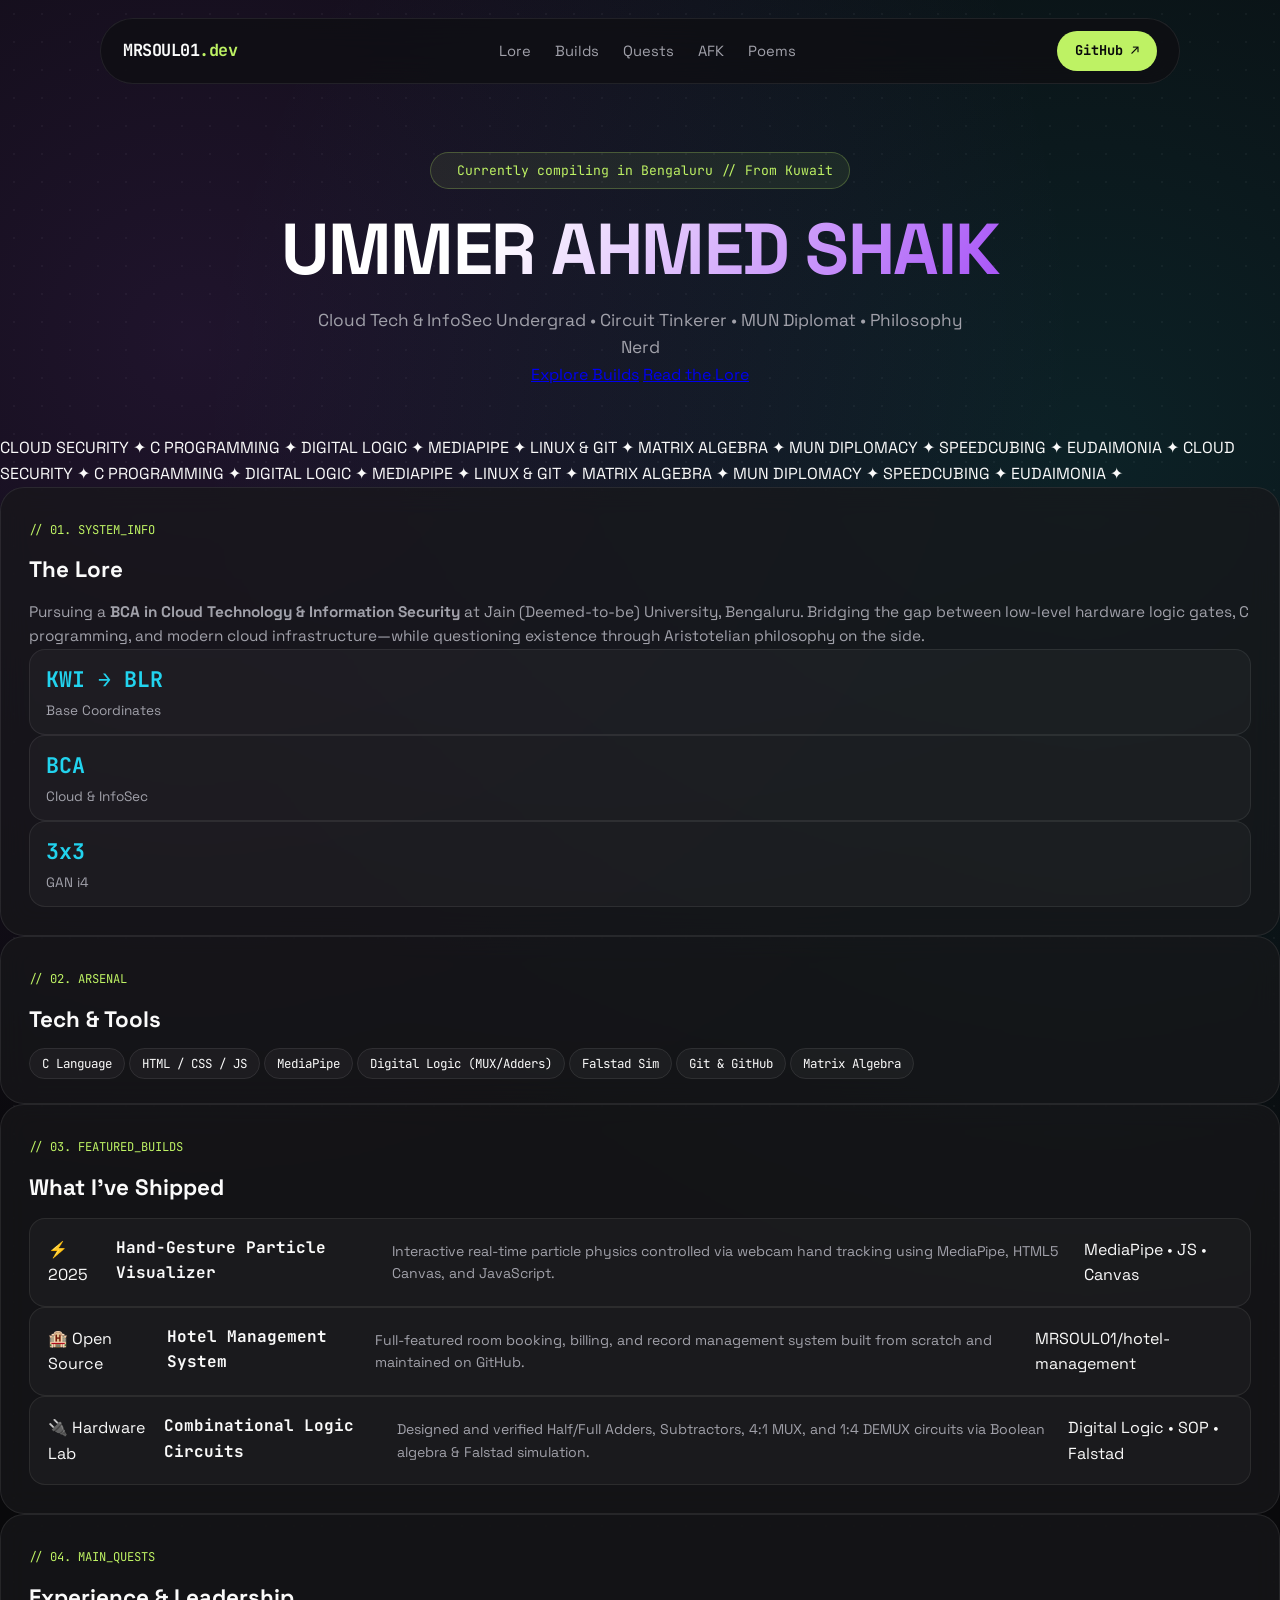
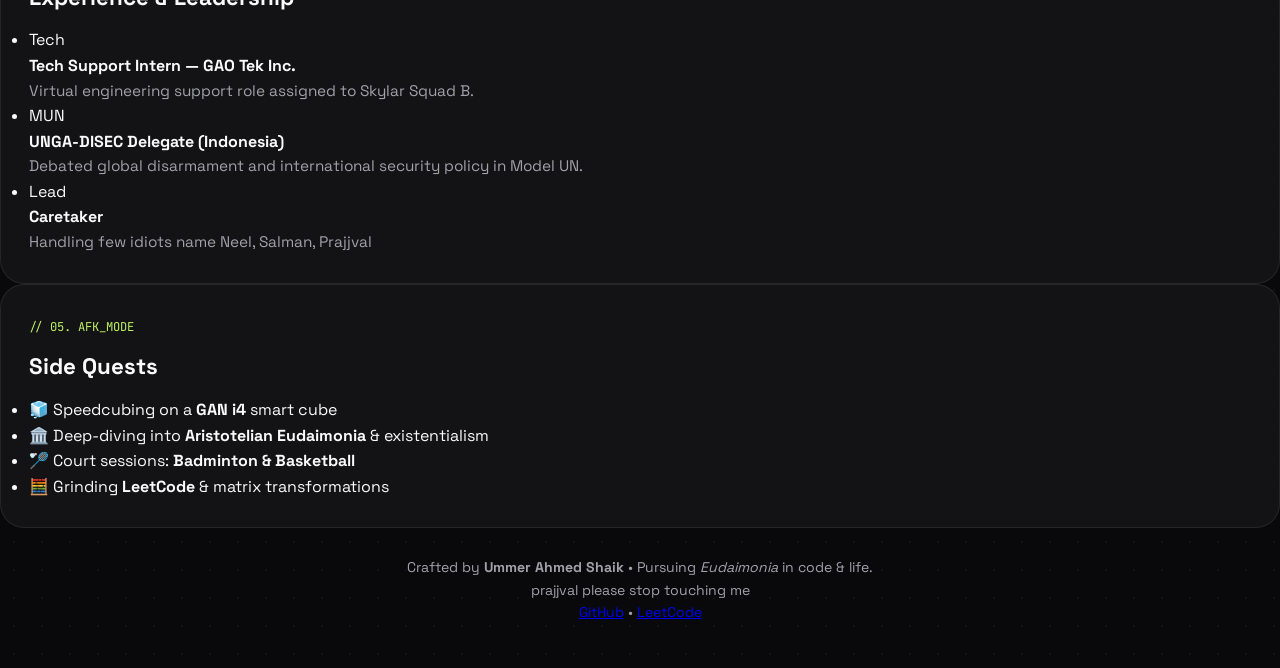
==== commit d91abe69: "Update index.html" ====
--- a/index.html
+++ b/index.html
@@ -3,767 +3,237 @@
 <head>
   <meta charset="UTF-8" />
   <meta name="viewport" content="width=device-width, initial-scale=1.0" />
-  <title>Poems & Reflections | Ummer Ahmed Shaik</title>
+  <title>Ummer Ahmed Shaik | Cloud Tech & InfoSec Portfolio</title>
+  <meta name="description" content="Official portfolio of Ummer Ahmed Shaik (MRSOUL01) — BCA Cloud Technology & Information Security student at Jain University, Bengaluru, developer, and MUN delegate." />
+  <meta name="keywords" content="Ummer Ahmed Shaik, MRSOUL01, Jain University, Cloud Technology, Information Security, C Programming, Portfolio" />
+  <meta name="author" content="Ummer Ahmed Shaik" />
+  <link rel="canonical" href="https://mrsoul01.github.io/" />
+
+  <!-- PASTE YOUR GOOGLE SEARCH CONSOLE VERIFICATION META TAG BELOW THIS LINE -->
+
+
+  <!-- Open Graph / Social Preview -->
+  <meta property="og:title" content="Ummer Ahmed Shaik — Portfolio" />
+  <meta property="og:description" content="BCA Cloud Tech & InfoSec undergrad at Jain University, Bengaluru. Projects in C, MediaPipe, and Digital Logic." />
+  <meta property="og:url" content="https://mrsoul01.github.io/" />
+  <meta property="og:type" content="website" />
+
+  <!-- Structured Data (Helps Google connect your name to your profiles) -->
+  <script type="application/ld+json">
+  {
+    "@context": "https://schema.org",
+    "@type": "Person",
+    "name": "Ummer Ahmed Shaik",
+    "alternateName": "MRSOUL01",
+    "url": "https://mrsoul01.github.io/",
+    "affiliation": {
+      "@type": "CollegeOrUniversity",
+      "name": "Jain (Deemed-to-be) University"
+    },
+    "sameAs": [
+      "https://github.com/MRSOUL01"
+    ]
+  }
+  </script>
+
   <link rel="preconnect" href="https://fonts.googleapis.com" />
   <link rel="preconnect" href="https://fonts.gstatic.com" crossorigin />
-  <link href="https://fonts.googleapis.com/css2?family=Space+Grotesk:wght@400;600;700&family=JetBrains+Mono:wght@400;700&family=Instrument+Serif:ital@0;1&display=swap" rel="stylesheet" />
-  <style>
-    :root {
-      --font-sans: 'Space Grotesk', sans-serif;
-      --font-mono: 'JetBrains Mono', monospace;
-      --font-serif: 'Instrument Serif', serif;
-    }
-
-    * {
-      box-sizing: border-box;
-      margin: 0;
-      padding: 0;
-    }
-
-    body {
-      min-height: 100vh;
-      font-family: var(--font-sans);
-      overflow-x: hidden;
-      transition: background-color 0.75s ease, color 0.6s ease;
-    }
-
-    /* Scene Themes */
-    body.theme-home {
-      --bg: #faf9f6;
-      --text: #18181b;
-      --muted: #52525b;
-      --accent: #b91c1c;
-      --pill-bg: rgba(255, 255, 255, 0.84);
-      --pill-border: rgba(24, 24, 27, 0.14);
-      --nav-bg: rgba(255, 255, 255, 0.86);
-    }
-
-    /* Poem 1: Screams and Whispers */
-    body.theme-screams {
-      --bg: #0f0b0e;
-      --text: #f5f5f4;
-      --muted: #a8a29e;
-      --accent: #fb923c;
-      --pill-bg: rgba(28, 20, 23, 0.76);
-      --pill-border: rgba(251, 146, 60, 0.28);
-      --nav-bg: rgba(15, 11, 14, 0.84);
-    }
-
-    /* Poem 2: The Act of Act */
-    body.theme-act {
-      --bg: #12101c;
-      --text: #f4f4f5;
-      --muted: #a1a1aa;
-      --accent: #f472b6;
-      --pill-bg: rgba(26, 22, 41, 0.76);
-      --pill-border: rgba(244, 114, 182, 0.28);
-      --nav-bg: rgba(18, 16, 28, 0.84);
-    }
-
-    body {
-      background-color: var(--bg);
-      color: var(--text);
-    }
-
-    /* Full-Viewport Drawn Scene Canvas */
-    #scene-canvas {
-      position: fixed;
-      inset: 0;
-      width: 100%;
-      height: 100%;
-      pointer-events: none;
-      z-index: 0;
-    }
-
-    /* Floating Navbar */
-    .navbar {
-      position: sticky;
-      top: 18px;
-      z-index: 20;
-      max-width: 1180px;
-      margin: 18px auto 0;
-      padding: 12px 22px;
-      background: var(--nav-bg);
-      backdrop-filter: blur(14px);
-      border: 1px solid var(--pill-border);
-      border-radius: 999px;
-      display: flex;
-      align-items: center;
-      justify-content: space-between;
-      transition: background 0.6s ease, border-color 0.6s ease;
-    }
-
-    .logo {
-      font-family: var(--font-mono);
-      font-weight: 700;
-      font-size: 1.05rem;
-      text-decoration: none;
-      color: var(--text);
-    }
-
-    .logo .dot {
-      color: var(--accent);
-    }
-
-    .nav-links {
-      list-style: none;
-      display: flex;
-      gap: 24px;
-    }
-
-    .nav-links a {
-      text-decoration: none;
-      color: var(--muted);
-      font-size: 0.92rem;
-      transition: color 0.2s ease;
-    }
-
-    .nav-links a:hover,
-    .nav-links a.current {
-      color: var(--accent);
-      font-weight: 600;
-    }
-
-    .btn-back {
-      text-decoration: none;
-      font-family: var(--font-mono);
-      font-size: 0.84rem;
-      font-weight: 700;
-      padding: 8px 16px;
-      border-radius: 999px;
-      background: var(--accent);
-      color: #ffffff;
-      transition: transform 0.2s ease, background 0.5s ease;
-    }
-
-    body.theme-screams .btn-back,
-    body.theme-act .btn-back {
-      color: #09090b;
-    }
-
-    .btn-back:hover {
-      transform: translateY(-1px);
-    }
-
-    /* Asymmetric Split Layout: Left = Controls + Poem, Right = Hand-Drawn Looping Scene */
-    .split-container {
-      position: relative;
-      z-index: 5;
-      max-width: 1180px;
-      margin: 0 auto;
-      padding: 36px 28px 90px;
-      display: grid;
-      grid-template-columns: minmax(320px, 530px) 1fr;
-      min-height: calc(100vh - 90px);
-      align-items: start;
-    }
-
-    .left-column {
-      display: flex;
-      flex-direction: column;
-      align-items: flex-start;
-    }
-
-    .archive-tag {
-      font-family: var(--font-mono);
-      font-size: 0.8rem;
-      font-weight: 700;
-      letter-spacing: 0.5px;
-      color: var(--accent);
-      margin-bottom: 10px;
-    }
-
-    /* Poem Home Button Directly Below VERSE_ARCHIVE */
-    .poem-home-btn {
-      font-family: var(--font-mono);
-      font-size: 0.8rem;
-      font-weight: 700;
-      padding: 7px 15px;
-      border-radius: 999px;
-      background: var(--pill-bg);
-      color: var(--text);
-      border: 1px solid var(--pill-border);
-      cursor: pointer;
-      margin-bottom: 20px;
-      backdrop-filter: blur(8px);
-      transition: all 0.25s ease;
-    }
-
-    .poem-home-btn:hover,
-    .poem-home-btn.active {
-      background: var(--accent);
-      color: #ffffff;
-      border-color: transparent;
-    }
-
-    body.theme-screams .poem-home-btn.active,
-    body.theme-act .poem-home-btn.active {
-      color: #09090b;
-    }
-
-    /* Poem Selector Buttons */
-    .poem-buttons {
-      display: flex;
-      flex-wrap: wrap;
-      gap: 10px;
-      margin-bottom: 32px;
-    }
-
-    .poem-btn {
-      font-family: var(--font-mono);
-      font-size: 0.82rem;
-      padding: 9px 16px;
-      border-radius: 999px;
-      background: var(--pill-bg);
-      color: var(--muted);
-      border: 1px solid var(--pill-border);
-      backdrop-filter: blur(8px);
-      cursor: pointer;
-      transition: all 0.25s ease;
-    }
-
-    .poem-btn:hover {
-      color: var(--text);
-      border-color: var(--accent);
-    }
-
-    .poem-btn.active {
-      background: var(--accent);
-      color: #ffffff;
-      font-weight: 700;
-      border-color: transparent;
-    }
-
-    body.theme-screams .poem-btn.active,
-    body.theme-act .poem-btn.active {
-      color: #09090b;
-    }
-
-    /* Left-Aligned Poem Reader */
-    .poem-reader {
-      width: 100%;
-      padding: 4px 2px;
-      transition: opacity 0.3s ease, transform 0.3s ease;
-    }
-
-    .poem-reader.fade {
-      opacity: 0;
-      transform: translateY(8px);
-    }
-
-    .poem-title {
-      font-family: var(--font-serif);
-      font-size: clamp(2.4rem, 4.5vw, 3.45rem);
-      font-weight: 400;
-      line-height: 1.12;
-      color: var(--text);
-      margin-bottom: 8px;
-    }
-
-    .poem-meta {
-      display: block;
-      font-family: var(--font-mono);
-      font-size: 0.78rem;
-      color: var(--accent);
-      margin-bottom: 24px;
-    }
-
-    .poem-verses {
-      font-family: var(--font-serif);
-      font-size: clamp(1.26rem, 2vw, 1.52rem);
-      line-height: 1.78;
-      color: var(--text);
-      white-space: pre-line;
-    }
-
-    .hint-note {
-      margin-top: 28px;
-      font-family: var(--font-mono);
-      font-size: 0.74rem;
-      color: var(--muted);
-      opacity: 0.85;
-    }
-
-    @media (max-width: 860px) {
-      .split-container {
-        grid-template-columns: 1fr;
-        padding-bottom: 280px;
-      }
-      .navbar {
-        margin: 12px 14px 0;
-        padding: 10px 14px;
-      }
-      .nav-links {
-        gap: 12px;
-      }
-    }
-  </style>
+  <link href="https://fonts.googleapis.com/css2?family=Space+Grotesk:wght@400;600;700&family=JetBrains+Mono:wght@400;700&display=swap" rel="stylesheet" />
+  <link rel="stylesheet" href="style.css" />
 </head>
-<body class="theme-home">
-
-  <!-- Hand-Drawn Looping Scene Canvas -->
-  <canvas id="scene-canvas" aria-hidden="true"></canvas>
-
-  <!-- Navbar -->
+<body>
+  <!-- Cursor-Following Spotlight & Ambient Background Glow -->
+  <div id="cursor-glow" aria-hidden="true"></div>
+  <div class="blob blob-1"></div>
+  <div class="blob blob-2"></div>
+
+  <!-- Floating Glass Navbar -->
   <nav class="navbar">
-    <a href="index.html" class="logo">MRSOUL01<span class="dot">.dev</span></a>
+    <div class="logo">MRSOUL01<span class="dot">.dev</span></div>
     <ul class="nav-links">
-      <li><a href="index.html#about">Lore</a></li>
-      <li><a href="index.html#projects">Builds</a></li>
-      <li><a href="index.html#sidequests">AFK</a></li>
-      <li><a href="poems.html" class="current">Poems</a></li>
+      <li><a href="#about">Lore</a></li>
+      <li><a href="#projects">Builds</a></li>
+      <li><a href="#experience">Quests</a></li>
+      <li><a href="#sidequests">AFK</a></li>
+      <li><a href="poems.html">Poems</a></li>
     </ul>
-    <a href="index.html" class="btn-back">← Portfolio</a>
+    <a href="https://github.com/MRSOUL01" target="_blank" class="btn-glow">GitHub ↗</a>
   </nav>
 
-  <!-- Left Content + Right Drawn Loop Scene -->
-  <main class="split-container">
-    <section class="left-column">
-      <span class="archive-tag">// 06. VERSE_ARCHIVE</span>
-
-      <!-- Poem Home Button Directly Below VERSE_ARCHIVE -->
-      <button type="button" id="poem-home-btn" class="poem-home-btn active">⌂ Poem Home</button>
-
-      <!-- Poem Buttons (Double-click any button to return to Poem Home) -->
-      <div class="poem-buttons" id="poem-buttons">
-        <button type="button" class="poem-btn" data-key="screams">I. Screams and Whispers</button>
-        <button type="button" class="poem-btn" data-key="act">II. The Act of Act</button>
+  <!-- Hero Section -->
+  <header class="hero">
+    <div class="status-pill">
+      <span class="pulse-dot"></span> Currently compiling in Bengaluru // From Kuwait
+    </div>
+    <h1 class="glitch" data-text="UMMER AHMED SHAIK">UMMER AHMED SHAIK</h1>
+    <p class="subtitle">
+      Cloud Tech & InfoSec Undergrad • Circuit Tinkerer • MUN Diplomat • Philosophy Nerd
+    </p>
+    <div class="hero-actions">
+      <a href="#projects" class="btn-primary">Explore Builds</a>
+      <a href="#about" class="btn-secondary">Read the Lore</a>
+    </div>
+  </header>
+
+  <!-- Infinite Scrolling Marquee -->
+  <div class="marquee-wrapper">
+    <div class="marquee-track">
+      <span>CLOUD SECURITY ✦ C PROGRAMMING ✦ DIGITAL LOGIC ✦ MEDIAPIPE ✦ LINUX & GIT ✦ MATRIX ALGEBRA ✦ MUN DIPLOMACY ✦ SPEEDCUBING ✦ EUDAIMONIA ✦ </span>
+      <span>CLOUD SECURITY ✦ C PROGRAMMING ✦ DIGITAL LOGIC ✦ MEDIAPIPE ✦ LINUX & GIT ✦ MATRIX ALGEBRA ✦ MUN DIPLOMACY ✦ SPEEDCUBING ✦ EUDAIMONIA ✦ </span>
+    </div>
+  </div>
+
+  <!-- Bento Grid Section -->
+  <main id="about" class="bento-container">
+    
+    <!-- Card 1: Core Lore -->
+    <section class="bento-card span-2">
+      <span class="tag">// 01. SYSTEM_INFO</span>
+      <h2>The Lore</h2>
+      <p>
+        Pursuing a <strong>BCA in Cloud Technology & Information Security</strong> at Jain (Deemed-to-be) University, Bengaluru. Bridging the gap between low-level hardware logic gates, C programming, and modern cloud infrastructure—while questioning existence through Aristotelian philosophy on the side.
+      </p>
+      <div class="stat-row">
+        <div class="stat">
+          <span class="stat-num">KWI → BLR</span>
+          <span class="stat-label">Base Coordinates</span>
+        </div>
+        <div class="stat">
+          <span class="stat-num">BCA</span>
+          <span class="stat-label">Cloud & InfoSec</span>
+        </div>
+        <div class="stat">
+          <span class="stat-num">3x3</span>
+          <span class="stat-label">GAN i4</span>
+        </div>
       </div>
-
-      <!-- Left-Aligned Poem Typography -->
-      <article class="poem-reader" id="poem-reader">
-        <h1 class="poem-title" id="poem-title">Beneath the Crimson Momiji</h1>
-        <span class="poem-meta" id="poem-meta">Poem Home • Japanese Red Maple Sanctuary</span>
-        <div class="poem-verses" id="poem-verses">A quiet branch leans from the corner stone,
-Red leaves unhurried in the morning air;
-Choose any verse to step into its world,
-Or linger in the stillness waiting here.</div>
-        <p class="hint-note">// Tip: Double-press any poem button to return to Poem Home.</p>
-      </article>
-    </section>
+    </section>
+
+    <!-- Card 2: Tech Stack -->
+    <section class="bento-card">
+      <span class="tag">// 02. ARSENAL</span>
+      <h2>Tech & Tools</h2>
+      <div class="chip-grid">
+        <span class="chip">C Language</span>
+        <span class="chip">HTML / CSS / JS</span>
+        <span class="chip">MediaPipe</span>
+        <span class="chip">Digital Logic (MUX/Adders)</span>
+        <span class="chip">Falstad Sim</span>
+        <span class="chip">Git & GitHub</span>
+        <span class="chip">Matrix Algebra</span>
+      </div>
+    </section>
+
+    <!-- Card 3: Builds / Projects -->
+    <section id="projects" class="bento-card span-3">
+      <span class="tag">// 03. FEATURED_BUILDS</span>
+      <h2>What I've Shipped</h2>
+      <div class="project-grid">
+        <article class="project-item">
+          <div class="project-top">
+            <span class="folder-icon">⚡</span>
+            <span class="project-year">2025</span>
+          </div>
+          <h3>Hand-Gesture Particle Visualizer</h3>
+          <p>Interactive real-time particle physics controlled via webcam hand tracking using MediaPipe, HTML5 Canvas, and JavaScript.</p>
+          <span class="tech-tag">MediaPipe • JS • Canvas</span>
+        </article>
+
+        <article class="project-item">
+          <div class="project-top">
+            <span class="folder-icon">🏨</span>
+            <span class="project-year">Open Source</span>
+          </div>
+          <h3>Hotel Management System</h3>
+          <p>Full-featured room booking, billing, and record management system built from scratch and maintained on GitHub.</p>
+          <span class="tech-tag">MRSOUL01/hotel-management</span>
+        </article>
+
+        <article class="project-item">
+          <div class="project-top">
+            <span class="folder-icon">🔌</span>
+            <span class="project-year">Hardware Lab</span>
+          </div>
+          <h3>Combinational Logic Circuits</h3>
+          <p>Designed and verified Half/Full Adders, Subtractors, 4:1 MUX, and 1:4 DEMUX circuits via Boolean algebra & Falstad simulation.</p>
+          <span class="tech-tag">Digital Logic • SOP • Falstad</span>
+        </article>
+      </div>
+    </section>
+
+    <!-- Card 4: Experience & Leadership -->
+    <section id="experience" class="bento-card span-2">
+      <span class="tag">// 04. MAIN_QUESTS</span>
+      <h2>Experience & Leadership</h2>
+      <ul class="timeline">
+        <li>
+          <span class="time-badge">Tech</span>
+          <div>
+            <strong>Tech Support Intern — GAO Tek Inc.</strong>
+            <p>Virtual engineering support role assigned to Skylar Squad B.</p>
+          </div>
+        </li>
+        <li>
+          <span class="time-badge">MUN</span>
+          <div>
+            <strong>UNGA-DISEC Delegate (Indonesia)</strong>
+            <p>Debated global disarmament and international security policy in Model UN.</p>
+          </div>
+        </li>
+        <li>
+          <span class="time-badge">Lead</span>
+          <div>
+            <strong>Caretaker</strong>
+            <p>Handling few idiots name Neel, Salman, Prajjval</p>
+          </div>
+        </li>
+      </ul>
+    </section>
+
+    <!-- Card 5: AFK / Off-Screen -->
+    <section id="sidequests" class="bento-card">
+      <span class="tag">// 05. AFK_MODE</span>
+      <h2>Side Quests</h2>
+      <ul class="afk-list">
+        <li>🧊 Speedcubing on a <strong>GAN i4</strong> smart cube</li>
+        <li>🏛️ Deep-diving into <strong>Aristotelian Eudaimonia</strong> & existentialism</li>
+        <li>🏸 Court sessions: <strong>Badminton & Basketball</strong></li>
+        <li>🧮 Grinding <strong>LeetCode</strong> & matrix transformations</li>
+      </ul>
+    </section>
+
   </main>
 
+  <!-- Footer -->
+  <footer>
+    <p>Crafted by <strong>Ummer Ahmed Shaik</strong> • Pursuing <em>Eudaimonia</em> in code & life.</p>
+    <p>prajjval please stop touching me</p>
+    <div class="footer-links">
+      <a href="https://github.com/MRSOUL01" target="_blank">GitHub</a>
+      <span>•</span>
+      <a href="https://leetcode.com" target="_blank">LeetCode</a>
+    </div>
+  </footer>
+
   <script>
-    const poemData = {
-      home: {
-        theme: "theme-home",
-        scene: "maple",
-        title: "Beneath the Crimson Momiji",
-        meta: "Poem Home • Japanese Red Maple Sanctuary",
-        verses: `A quiet branch leans from the corner stone,
-Red leaves unhurried in the morning air;
-Choose any verse to step into its world,
-Or linger in the stillness waiting here.`
-      },
-      screams: {
-        theme: "theme-screams",
-        scene: "emberRunner",
-        title: "Screams and Whispers",
-        meta: "Ummer Ahmed Shaik • Silent Ember & Light Ahead",
-        verses: `I am not deaf nor,
-I am ignoring your voice,
-I hear the same screams more than our sins
-But
-the whispers of your voice
-Were lost in the weights of distance.
-
-More i run, the screams gets louder
-And
-the whispers fade before I could know.
-The screams was chamber of guilt ,
-In the dark running was only hope.
-But the whispers from out were
-hope for redemption.
-
-Looking at the
-The silent ember in the behind,
-I ran front for light .
-With every step screams became louder
-And light became brighter.
-
-I Felt stillness not from light but
-I heard screams beyond inside.
-
-Hope for redemption.`
-      },
-      act: {
-        theme: "theme-act",
-        scene: "stageRain",
-        title: "The Act of Act",
-        meta: "Ummer Ahmed Shaik • Rhythm of Rain & Two Breaths",
-        verses: `All stories starts with same
-Gaze meeting gaze
-And it starts with a smile
-Not just carved on lips,
-But from the heart.
-
-"You see me?" I asked
-And the continues with talking,
-Not just with words.
-It went on like rain finding it rhythm.
-It was Like as if
-The heart finally found its voice.
-
-But the heart...know
-Know the rhythm of endings
-Will this also end with that
-Wave and words.
-Is it the end
-Light off
-camera off
-feeling fading
-
-But this time
-I want to hold it,
-Not just for the act
-But for me
-Like hold that moment
-like a prayer between two breaths.`
-      }
-    };
-
-    let currentScene = "maple";
-    const reader = document.getElementById("poem-reader");
-    const titleEl = document.getElementById("poem-title");
-    const metaEl = document.getElementById("poem-meta");
-    const versesEl = document.getElementById("poem-verses");
-    const homeBtn = document.getElementById("poem-home-btn");
-    const poemBtns = document.querySelectorAll(".poem-btn");
-
-    function switchView(key) {
-      const item = poemData[key];
-      if (!item) return;
-
-      document.body.className = item.theme;
-      currentScene = item.scene;
-
-      homeBtn.classList.toggle("active", key === "home");
-      poemBtns.forEach((btn) => {
-        btn.classList.toggle("active", btn.dataset.key === key);
-      });
-
-      reader.classList.add("fade");
-      setTimeout(() => {
-        titleEl.textContent = item.title;
-        metaEl.textContent = item.meta;
-        versesEl.textContent = item.verses;
-        reader.classList.remove("fade");
-      }, 220);
-    }
-
-    homeBtn.addEventListener("click", () => switchView("home"));
-
-    poemBtns.forEach((btn) => {
-      btn.addEventListener("click", () => {
-        switchView(btn.dataset.key);
-      });
-
-      btn.addEventListener("dblclick", (e) => {
-        e.preventDefault();
-        switchView("home");
+    // Cursor-Following Ambient Spotlight + Per-Card Glow
+    const cursorGlow = document.getElementById("cursor-glow");
+    const cards = document.querySelectorAll(".bento-card");
+
+    document.addEventListener("mousemove", (e) => {
+      cursorGlow.style.transform = `translate(${e.clientX}px, ${e.clientY}px)`;
+      cursorGlow.style.opacity = "1";
+
+      cards.forEach((card) => {
+        const rect = card.getBoundingClientRect();
+        card.style.setProperty("--mouse-x", `${e.clientX - rect.left}px`);
+        card.style.setProperty("--mouse-y", `${e.clientY - rect.top}px`);
       });
     });
 
-    /* ============================================================
-       HAND-DRAWN LOOPING SCENES ON HTML5 CANVAS
-       ============================================================ */
-    const canvas = document.getElementById("scene-canvas");
-    const ctx = canvas.getContext("2d");
-    let W = 0, H = 0, t = 0;
-
-    function resize() {
-      W = canvas.width = window.innerWidth;
-      H = canvas.height = window.innerHeight;
-    }
-    window.addEventListener("resize", resize);
-    resize();
-
-    const mapleLeaves = Array.from({ length: 24 }, () => ({
-      x: Math.random() * 1400,
-      y: Math.random() * 900,
-      size: 6 + Math.random() * 6,
-      vx: 0.4 + Math.random() * 0.7,
-      vy: 0.35 + Math.random() * 0.55,
-      angle: Math.random() * Math.PI * 2,
-      spin: (Math.random() - 0.5) * 0.03,
-      hue: Math.random() > 0.35 ? "#b91c1c" : "#dc2626"
-    }));
-
-    const raindrops = Array.from({ length: 65 }, () => ({
-      x: Math.random() * 1400,
-      y: Math.random() * 900,
-      len: 14 + Math.random() * 18,
-      speed: 6 + Math.random() * 4
-    }));
-
-    function drawMapleLeaf(x, y, size, angle, color) {
-      ctx.save();
-      ctx.translate(x, y);
-      ctx.rotate(angle);
-      ctx.fillStyle = color;
-      ctx.beginPath();
-      for (let i = 0; i < 5; i++) {
-        const a = (i - 2) * 0.58 - Math.PI / 2;
-        const tipX = Math.cos(a) * size * 1.45;
-        const tipY = Math.sin(a) * size * 1.45;
-        const midA = a + 0.29;
-        const innerX = Math.cos(midA) * size * 0.45;
-        const innerY = Math.sin(midA) * size * 0.45;
-        if (i === 0) ctx.moveTo(tipX, tipY);
-        else ctx.lineTo(tipX, tipY);
-        if (i < 4) ctx.lineTo(innerX, innerY);
-      }
-      ctx.closePath();
-      ctx.fill();
-      ctx.restore();
-    }
-
-    function drawJapaneseMapleScene() {
-      const sway = Math.sin(t * 0.022) * 14;
-
-      ctx.save();
-      ctx.fillStyle = "rgba(185, 28, 28, 0.06)";
-      ctx.beginPath();
-      ctx.arc(W * 0.74, H * 0.36, Math.min(W, H) * 0.23, 0, Math.PI * 2);
-      ctx.fill();
-      ctx.restore();
-
-      ctx.save();
-      ctx.strokeStyle = "#29201c";
-      ctx.lineCap = "round";
-
-      ctx.lineWidth = 22;
-      ctx.beginPath();
-      ctx.moveTo(-15, H + 15);
-      ctx.bezierCurveTo(W * 0.08, H * 0.78, W * 0.18, H * 0.58, W * 0.34 + sway * 0.4, H * 0.46);
-      ctx.stroke();
-
-      ctx.lineWidth = 12;
-      ctx.beginPath();
-      ctx.moveTo(W * 0.22 + sway * 0.2, H * 0.56);
-      ctx.quadraticCurveTo(W * 0.42, H * 0.36, W * 0.64 + sway, H * 0.32);
-      ctx.stroke();
-
-      ctx.lineWidth = 8;
-      ctx.beginPath();
-      ctx.moveTo(W * 0.30 + sway * 0.3, H * 0.48);
-      ctx.quadraticCurveTo(W * 0.52, H * 0.48, W * 0.72 + sway * 1.1, H * 0.44);
-      ctx.stroke();
-
-      ctx.lineWidth = 6;
-      ctx.beginPath();
-      ctx.moveTo(W * 0.34 + sway * 0.4, H * 0.46);
-      ctx.quadraticCurveTo(W * 0.46, H * 0.24, W * 0.56 + sway * 0.9, H * 0.18);
-      ctx.stroke();
-      ctx.restore();
-
-      const clusters = [
-        { cx: W * 0.56 + sway * 0.9, cy: H * 0.19, rx: 95, ry: 36, c: "rgba(153, 27, 27, 0.88)" },
-        { cx: W * 0.64 + sway,       cy: H * 0.31, rx: 125, ry: 44, c: "rgba(185, 28, 28, 0.92)" },
-        { cx: W * 0.46 + sway * 0.7, cy: H * 0.35, rx: 90, ry: 34, c: "rgba(220, 38, 38, 0.84)" },
-        { cx: W * 0.73 + sway * 1.1, cy: H * 0.43, rx: 110, ry: 38, c: "rgba(153, 27, 27, 0.90)" },
-        { cx: W * 0.55 + sway * 0.8, cy: H * 0.47, rx: 85, ry: 30, c: "rgba(239, 68, 68, 0.78)" }
-      ];
-
-      clusters.forEach((cl, idx) => {
-        ctx.save();
-        for (let i = 0; i < 16; i++) {
-          const a = (i / 16) * Math.PI * 2;
-          const ox = Math.cos(a) * cl.rx * (0.55 + ((i * 7 + idx) % 5) * 0.1);
-          const oy = Math.sin(a) * cl.ry * (0.55 + ((i * 3) % 4) * 0.12);
-          drawMapleLeaf(cl.cx + ox, cl.cy + oy, 9, a + Math.sin(t * 0.03 + i) * 0.2, cl.c);
-        }
-        ctx.restore();
-      });
-
-      mapleLeaves.forEach((leaf) => {
-        leaf.x += leaf.vx + Math.sin(t * 0.02 + leaf.y * 0.01) * 0.4;
-        leaf.y += leaf.vy;
-        leaf.angle += leaf.spin;
-        if (leaf.y > H + 20 || leaf.x > W + 20) {
-          leaf.x = W * (0.35 + Math.random() * 0.45);
-          leaf.y = H * (0.15 + Math.random() * 0.25);
-        }
-        drawMapleLeaf(leaf.x, leaf.y, leaf.size, leaf.angle, leaf.hue);
-      });
-    }
-
-    function drawEmberRunnerScene() {
-      const startX = W * 0.50;
-      const groundY = H * 0.74;
-      const emberX = startX + 55;
-      const lightX = W * 0.88;
-      const runnerX = startX + 185;
-
-      ctx.strokeStyle = "rgba(251, 146, 60, 0.22)";
-      ctx.lineWidth = 2;
-      ctx.beginPath();
-      ctx.moveTo(startX, groundY);
-      ctx.lineTo(W - 24, groundY);
-      ctx.stroke();
-
-      const emberPulse = 0.7 + Math.sin(t * 0.06) * 0.3;
-      const emberGrad = ctx.createRadialGradient(emberX, groundY - 8, 2, emberX, groundY - 8, 46);
-      emberGrad.addColorStop(0, `rgba(249, 115, 22, ${0.85 * emberPulse})`);
-      emberGrad.addColorStop(1, "rgba(249, 115, 22, 0)");
-      ctx.fillStyle = emberGrad;
-      ctx.beginPath();
-      ctx.arc(emberX, groundY - 8, 46, 0, Math.PI * 2);
-      ctx.fill();
-
-      ctx.fillStyle = "#fdba74";
-      ctx.beginPath();
-      ctx.arc(emberX, groundY - 8, 4.5, 0, Math.PI * 2);
-      ctx.fill();
-
-      const lightRadius = 155 + Math.sin(t * 0.03) * 14;
-      const lightGrad = ctx.createRadialGradient(lightX, groundY - 85, 8, lightX, groundY - 85, lightRadius);
-      lightGrad.addColorStop(0, "rgba(254, 243, 199, 0.85)");
-      lightGrad.addColorStop(0.45, "rgba(251, 146, 60, 0.22)");
-      lightGrad.addColorStop(1, "rgba(251, 146, 60, 0)");
-      ctx.fillStyle = lightGrad;
-      ctx.beginPath();
-      ctx.arc(lightX, groundY - 85, lightRadius, 0, Math.PI * 2);
-      ctx.fill();
-
-      for (let i = 0; i < 4; i++) {
-        const prog = ((t * 0.012 + i * 0.25) % 1);
-        const r = 18 + prog * 115;
-        ctx.strokeStyle = `rgba(251, 146, 60, ${(1 - prog) * 0.35})`;
-        ctx.lineWidth = 1.5;
-        ctx.beginPath();
-        ctx.arc(runnerX, groundY - 46, r, 0, Math.PI * 2);
-        ctx.stroke();
-      }
-
-      const stride = Math.sin(t * 0.14);
-      const bob = Math.abs(Math.cos(t * 0.14)) * 5;
-      const headY = groundY - 74 + bob;
-
-      ctx.save();
-      ctx.strokeStyle = "#f5f5f4";
-      ctx.fillStyle = "#f5f5f4";
-      ctx.lineWidth = 3.2;
-      ctx.lineCap = "round";
-
-      ctx.beginPath();
-      ctx.arc(runnerX + 6, headY, 7.5, 0, Math.PI * 2);
-      ctx.fill();
-
-      ctx.beginPath();
-      ctx.moveTo(runnerX + 4, headY + 9);
-      ctx.lineTo(runnerX - 4, groundY - 36 + bob);
-      ctx.stroke();
-
-      ctx.beginPath();
-      ctx.moveTo(runnerX + 2, headY + 16);
-      ctx.lineTo(runnerX + 16 + stride * 10, headY + 28);
-      ctx.moveTo(runnerX + 2, headY + 16);
-      ctx.lineTo(runnerX - 16 - stride * 10, headY + 26);
-      ctx.stroke();
-
-      ctx.beginPath();
-      ctx.moveTo(runnerX - 4, groundY - 36 + bob);
-      ctx.lineTo(runnerX + 14 + stride * 16, groundY - 16);
-      ctx.lineTo(runnerX + 8 + stride * 20, groundY);
-      ctx.moveTo(runnerX - 4, groundY - 36 + bob);
-      ctx.lineTo(runnerX - 14 - stride * 16, groundY - 16);
-      ctx.lineTo(runnerX - 22 - stride * 18, groundY);
-      ctx.stroke();
-      ctx.restore();
-    }
-
-    function drawStageRainScene() {
-      const centerX = W * 0.72;
-      const stageY = H * 0.78;
-
-      const spotPulse = 0.85 + Math.sin(t * 0.025) * 0.15;
-      const spotGrad = ctx.createLinearGradient(centerX, H * 0.08, centerX, stageY);
-      spotGrad.addColorStop(0, `rgba(244, 114, 182, ${0.26 * spotPulse})`);
-      spotGrad.addColorStop(1, "rgba(244, 114, 182, 0.02)");
-      ctx.fillStyle = spotGrad;
-      ctx.beginPath();
-      ctx.moveTo(centerX - 18, H * 0.08);
-      ctx.lineTo(centerX + 18, H * 0.08);
-      ctx.lineTo(centerX + 170, stageY);
-      ctx.lineTo(centerX - 170, stageY);
-      ctx.closePath();
-      ctx.fill();
-
-      ctx.strokeStyle = "rgba(244, 114, 182, 0.32)";
-      ctx.lineWidth = 1.8;
-      ctx.beginPath();
-      ctx.ellipse(centerX, stageY, 175, 22, 0, 0, Math.PI * 2);
-      ctx.stroke();
-
-      const drawPerson = (px, facingRight) => {
-        const dir = facingRight ? 1 : -1;
-        ctx.save();
-        ctx.fillStyle = "#e4e4e7";
-        ctx.strokeStyle = "#e4e4e7";
-        ctx.lineWidth = 3;
-        ctx.lineCap = "round";
-        ctx.beginPath();
-        ctx.arc(px, stageY - 82, 8, 0, Math.PI * 2);
-        ctx.fill();
-        ctx.beginPath();
-        ctx.moveTo(px - 10, stageY - 70);
-        ctx.lineTo(px + 10, stageY - 70);
-        ctx.lineTo(px + 13, stageY - 28);
-        ctx.lineTo(px - 13, stageY - 28);
-        ctx.closePath();
-        ctx.fill();
-        ctx.beginPath();
-        ctx.moveTo(px - 5, stageY - 28);
-        ctx.lineTo(px - 6, stageY);
-        ctx.moveTo(px + 5, stageY - 28);
-        ctx.lineTo(px + 6 + dir * 2, stageY);
-        ctx.stroke();
-        ctx.restore();
-      };
-
-      drawPerson(centerX - 52, true);
-      drawPerson(centerX + 52, false);
-
-      const breath = Math.sin(t * 0.035);
-      const orbR = 10 + breath * 4;
-      const orbGrad = ctx.createRadialGradient(centerX, stageY - 56, 1, centerX, stageY - 56, orbR * 3);
-      orbGrad.addColorStop(0, "rgba(251, 207, 232, 0.95)");
-      orbGrad.addColorStop(0.5, "rgba(244, 114, 182, 0.35)");
-      orbGrad.addColorStop(1, "rgba(244, 114, 182, 0)");
-      ctx.fillStyle = orbGrad;
-      ctx.beginPath();
-      ctx.arc(centerX, stageY - 56, orbR * 3, 0, Math.PI * 2);
-      ctx.fill();
-
-      ctx.strokeStyle = "rgba(244, 114, 182, 0.30)";
-      ctx.lineWidth = 1.2;
-      raindrops.forEach((r) => {
-        r.y += r.speed;
-        if (r.y > stageY) {
-          r.y = 40;
-          r.x = W * 0.48 + Math.random() * (W * 0.50);
-        }
-        if (r.x > W * 0.46) {
-          ctx.beginPath();
-          ctx.moveTo(r.x, r.y);
-          ctx.lineTo(r.x, r.y + r.len);
-          ctx.stroke();
-        }
-      });
-    }
-
-    function renderLoop() {
-      t++;
-      ctx.clearRect(0, 0, W, H);
-
-      if (currentScene === "maple") drawJapaneseMapleScene();
-      else if (currentScene === "emberRunner") drawEmberRunnerScene();
-      else if (currentScene === "stageRain") drawStageRainScene();
-
-      requestAnimationFrame(renderLoop);
-    }
-    renderLoop();
+    document.addEventListener("mouseleave", () => {
+      cursorGlow.style.opacity = "0";
+    });
   </script>
 </body>
 </html>
--- a/style.css
+++ b/style.css
@@ -0,0 +1,432 @@
+:root {
+  --bg-dark: #09090b;
+  --card-bg: rgba(24, 24, 27, 0.72);
+  --card-border: rgba(255, 255, 255, 0.08);
+  --card-hover: rgba(190, 242, 100, 0.35);
+  --text-main: #fafafa;
+  --text-muted: #a1a1aa;
+  --accent-lime: #bef264;
+  --accent-cyan: #22d3ee;
+  --accent-purple: #a855f7;
+  --font-sans: 'Space Grotesk', sans-serif;
+  --font-mono: 'JetBrains Mono', monospace;
+}
+
+* {
+  box-sizing: border-box;
+  margin: 0;
+  padding: 0;
+}
+
+html {
+  scroll-behavior: smooth;
+}
+
+body {
+  background-color: var(--bg-dark);
+  background-image:
+    radial-gradient(circle at 15% 15%, rgba(168, 85, 247, 0.14), transparent 40%),
+    radial-gradient(circle at 85% 20%, rgba(34, 211, 238, 0.12), transparent 42%),
+    radial-gradient(rgba(255, 255, 255, 0.04) 1px, transparent 1px);
+  background-size: 100% 100%, 100% 100%, 28px 28px;
+  color: var(--text-main);
+  font-family: var(--font-sans);
+  line-height: 1.6;
+  overflow-x: hidden;
+}
+
+/* Cursor-Following Ambient Spotlight */
+#cursor-glow {
+  position: fixed;
+  top: -260px;
+  left: -260px;
+  width: 520px;
+  height: 520px;
+  border-radius: 50%;
+  background: radial-gradient(
+    circle,
+    rgba(190, 242, 100, 0.13) 0%,
+    rgba(34, 211, 238, 0.08) 38%,
+    rgba(168, 85, 247, 0.04) 60%,
+    transparent 75%
+  );
+  pointer-events: none;
+  z-index: 0;
+  opacity: 0;
+  transition: opacity 0.35s ease;
+  will-change: transform;
+}
+
+#bg-canvas {
+  position: fixed;
+  inset: 0;
+  width: 100%;
+  height: 100%;
+  pointer-events: none;
+  z-index: 0;
+}
+
+/* Navbar */
+.navbar {
+  position: sticky;
+  top: 18px;
+  z-index: 50;
+  max-width: 1080px;
+  margin: 18px auto 0;
+  padding: 12px 22px;
+  background: rgba(15, 15, 18, 0.78);
+  backdrop-filter: blur(16px);
+  border: 1px solid var(--card-border);
+  border-radius: 999px;
+  display: flex;
+  align-items: center;
+  justify-content: space-between;
+  gap: 16px;
+}
+
+.logo {
+  font-family: var(--font-mono);
+  font-weight: 700;
+  font-size: 1.05rem;
+  letter-spacing: -0.5px;
+}
+
+.logo .dot {
+  color: var(--accent-lime);
+}
+
+.nav-links {
+  list-style: none;
+  display: flex;
+  align-items: center;
+  gap: 24px;
+}
+
+.nav-links a {
+  text-decoration: none;
+  color: var(--text-muted);
+  font-size: 0.92rem;
+  transition: color 0.2s ease;
+}
+
+.nav-links a:hover {
+  color: var(--text-main);
+}
+
+.btn-glow {
+  text-decoration: none;
+  background: var(--accent-lime);
+  color: #09090b;
+  font-family: var(--font-mono);
+  font-weight: 700;
+  font-size: 0.85rem;
+  padding: 9px 18px;
+  border-radius: 999px;
+  border: none;
+  cursor: pointer;
+  transition: transform 0.2s ease, box-shadow 0.2s ease;
+}
+
+.btn-glow:hover {
+  transform: translateY(-1px);
+  box-shadow: 0 0 22px rgba(190, 242, 100, 0.45);
+}
+
+/* Hero */
+.hero {
+  position: relative;
+  z-index: 1;
+  max-width: 1080px;
+  margin: 68px auto 48px;
+  padding: 0 20px;
+  text-align: center;
+}
+
+.status-pill {
+  display: inline-flex;
+  align-items: center;
+  gap: 10px;
+  padding: 7px 16px;
+  border-radius: 999px;
+  background: rgba(190, 242, 100, 0.08);
+  border: 1px solid rgba(190, 242, 100, 0.25);
+  color: var(--accent-lime);
+  font-family: var(--font-mono);
+  font-size: 0.82rem;
+  margin-bottom: 22px;
+}
+
+.pulse {
+  width: 8px;
+  height: 8px;
+  border-radius: 50%;
+  background: var(--accent-lime);
+  box-shadow: 0 0 10px var(--accent-lime);
+}
+
+.hero h1 {
+  font-size: clamp(2.4rem, 6vw, 4.5rem);
+  font-weight: 700;
+  letter-spacing: -1.5px;
+  line-height: 1.08;
+  background: linear-gradient(120deg, #ffffff 35%, #a855f7 85%);
+  -webkit-background-clip: text;
+  -webkit-text-fill-color: transparent;
+  margin-bottom: 18px;
+}
+
+.subtitle {
+  max-width: 680px;
+  margin: 0 auto;
+  color: var(--text-muted);
+  font-size: 1.08rem;
+}
+
+/* Bento Grid */
+.bento-grid {
+  position: relative;
+  z-index: 1;
+  max-width: 1080px;
+  margin: 0 auto 72px;
+  padding: 0 20px;
+  display: grid;
+  grid-template-columns: repeat(3, 1fr);
+  gap: 20px;
+}
+
+.bento-card {
+  position: relative;
+  overflow: hidden;
+  background: var(--card-bg);
+  backdrop-filter: blur(14px);
+  border: 1px solid var(--card-border);
+  border-radius: 24px;
+  padding: 28px;
+  transition: border-color 0.25s ease, transform 0.25s ease;
+}
+
+/* Inner Card Surface Glow Following Cursor */
+.bento-card::before {
+  content: "";
+  position: absolute;
+  inset: 0;
+  background: radial-gradient(
+    420px circle at var(--mouse-x, -500px) var(--mouse-y, -500px),
+    rgba(190, 242, 100, 0.09),
+    rgba(34, 211, 238, 0.04) 45%,
+    transparent 70%
+  );
+  opacity: 0;
+  transition: opacity 0.3s ease;
+  pointer-events: none;
+}
+
+.bento-card:hover::before {
+  opacity: 1;
+}
+
+.bento-card:hover {
+  border-color: var(--card-hover);
+  transform: translateY(-2px);
+}
+
+.span-2 {
+  grid-column: span 2;
+}
+
+.span-3 {
+  grid-column: span 3;
+}
+
+.tag {
+  display: inline-block;
+  font-family: var(--font-mono);
+  font-size: 0.76rem;
+  color: var(--accent-lime);
+  margin-bottom: 12px;
+}
+
+.bento-card h2 {
+  font-size: 1.4rem;
+  margin-bottom: 12px;
+}
+
+.bento-card p {
+  color: var(--text-muted);
+  font-size: 0.96rem;
+}
+
+.chip-row {
+  display: flex;
+  flex-wrap: wrap;
+  gap: 8px;
+  margin-top: 20px;
+}
+
+.chip {
+  font-family: var(--font-mono);
+  font-size: 0.78rem;
+  padding: 6px 12px;
+  border-radius: 999px;
+  background: rgba(255, 255, 255, 0.04);
+  border: 1px solid var(--card-border);
+  color: var(--text-main);
+}
+
+/* Telemetry Stats */
+.stat-block {
+  display: flex;
+  flex-direction: column;
+  gap: 18px;
+  margin-top: 6px;
+}
+
+.stat {
+  padding: 12px 16px;
+  border-radius: 16px;
+  background: rgba(255, 255, 255, 0.03);
+  border: 1px solid var(--card-border);
+}
+
+.stat-num {
+  display: block;
+  font-family: var(--font-mono);
+  font-size: 1.35rem;
+  font-weight: 700;
+  color: var(--accent-cyan);
+}
+
+.stat-label {
+  font-size: 0.85rem;
+  color: var(--text-muted);
+}
+
+/* Projects */
+.project-list {
+  display: flex;
+  flex-direction: column;
+  gap: 12px;
+  margin-top: 8px;
+}
+
+.project-item {
+  display: flex;
+  align-items: center;
+  justify-content: space-between;
+  gap: 16px;
+  padding: 16px 18px;
+  border-radius: 16px;
+  background: rgba(255, 255, 255, 0.03);
+  border: 1px solid var(--card-border);
+  text-decoration: none;
+  color: inherit;
+  transition: border-color 0.2s ease, background 0.2s ease;
+}
+
+.project-item:hover {
+  border-color: var(--accent-cyan);
+  background: rgba(34, 211, 238, 0.05);
+}
+
+.project-item h3 {
+  font-family: var(--font-mono);
+  font-size: 1rem;
+  color: var(--text-main);
+  margin-bottom: 4px;
+}
+
+.project-item p {
+  font-size: 0.88rem;
+}
+
+.arrow {
+  font-family: var(--font-mono);
+  color: var(--accent-lime);
+  font-size: 1.1rem;
+}
+
+/* Quests */
+.quest-list {
+  list-style: none;
+  display: flex;
+  flex-direction: column;
+  gap: 14px;
+  margin-top: 6px;
+}
+
+.quest-list li {
+  padding-bottom: 12px;
+  border-bottom: 1px solid var(--card-border);
+}
+
+.quest-list li:last-child {
+  border-bottom: none;
+  padding-bottom: 0;
+}
+
+.quest-list strong {
+  display: block;
+  font-size: 0.96rem;
+  color: var(--text-main);
+}
+
+.quest-list span {
+  font-size: 0.84rem;
+  color: var(--text-muted);
+}
+
+/* AFK */
+.afk-grid {
+  display: grid;
+  grid-template-columns: repeat(3, 1fr);
+  gap: 16px;
+  margin-top: 8px;
+}
+
+.afk-item {
+  padding: 16px;
+  border-radius: 16px;
+  background: rgba(255, 255, 255, 0.03);
+  border: 1px solid var(--card-border);
+}
+
+.afk-item strong {
+  display: block;
+  color: var(--accent-purple);
+  margin-bottom: 6px;
+}
+
+.afk-item span {
+  font-size: 0.9rem;
+  color: var(--text-muted);
+}
+
+/* Footer */
+footer {
+  position: relative;
+  z-index: 1;
+  text-align: center;
+  padding: 28px 20px 44px;
+  color: var(--text-muted);
+  font-size: 0.88rem;
+}
+
+/* Responsive */
+@media (max-width: 820px) {
+  .bento-grid,
+  .afk-grid {
+    grid-template-columns: 1fr;
+  }
+  .span-2,
+  .span-3 {
+    grid-column: span 1;
+  }
+  .nav-links {
+    gap: 12px;
+    font-size: 0.82rem;
+  }
+  .navbar {
+    margin: 12px 14px 0;
+    padding: 10px 14px;
+  }
+}
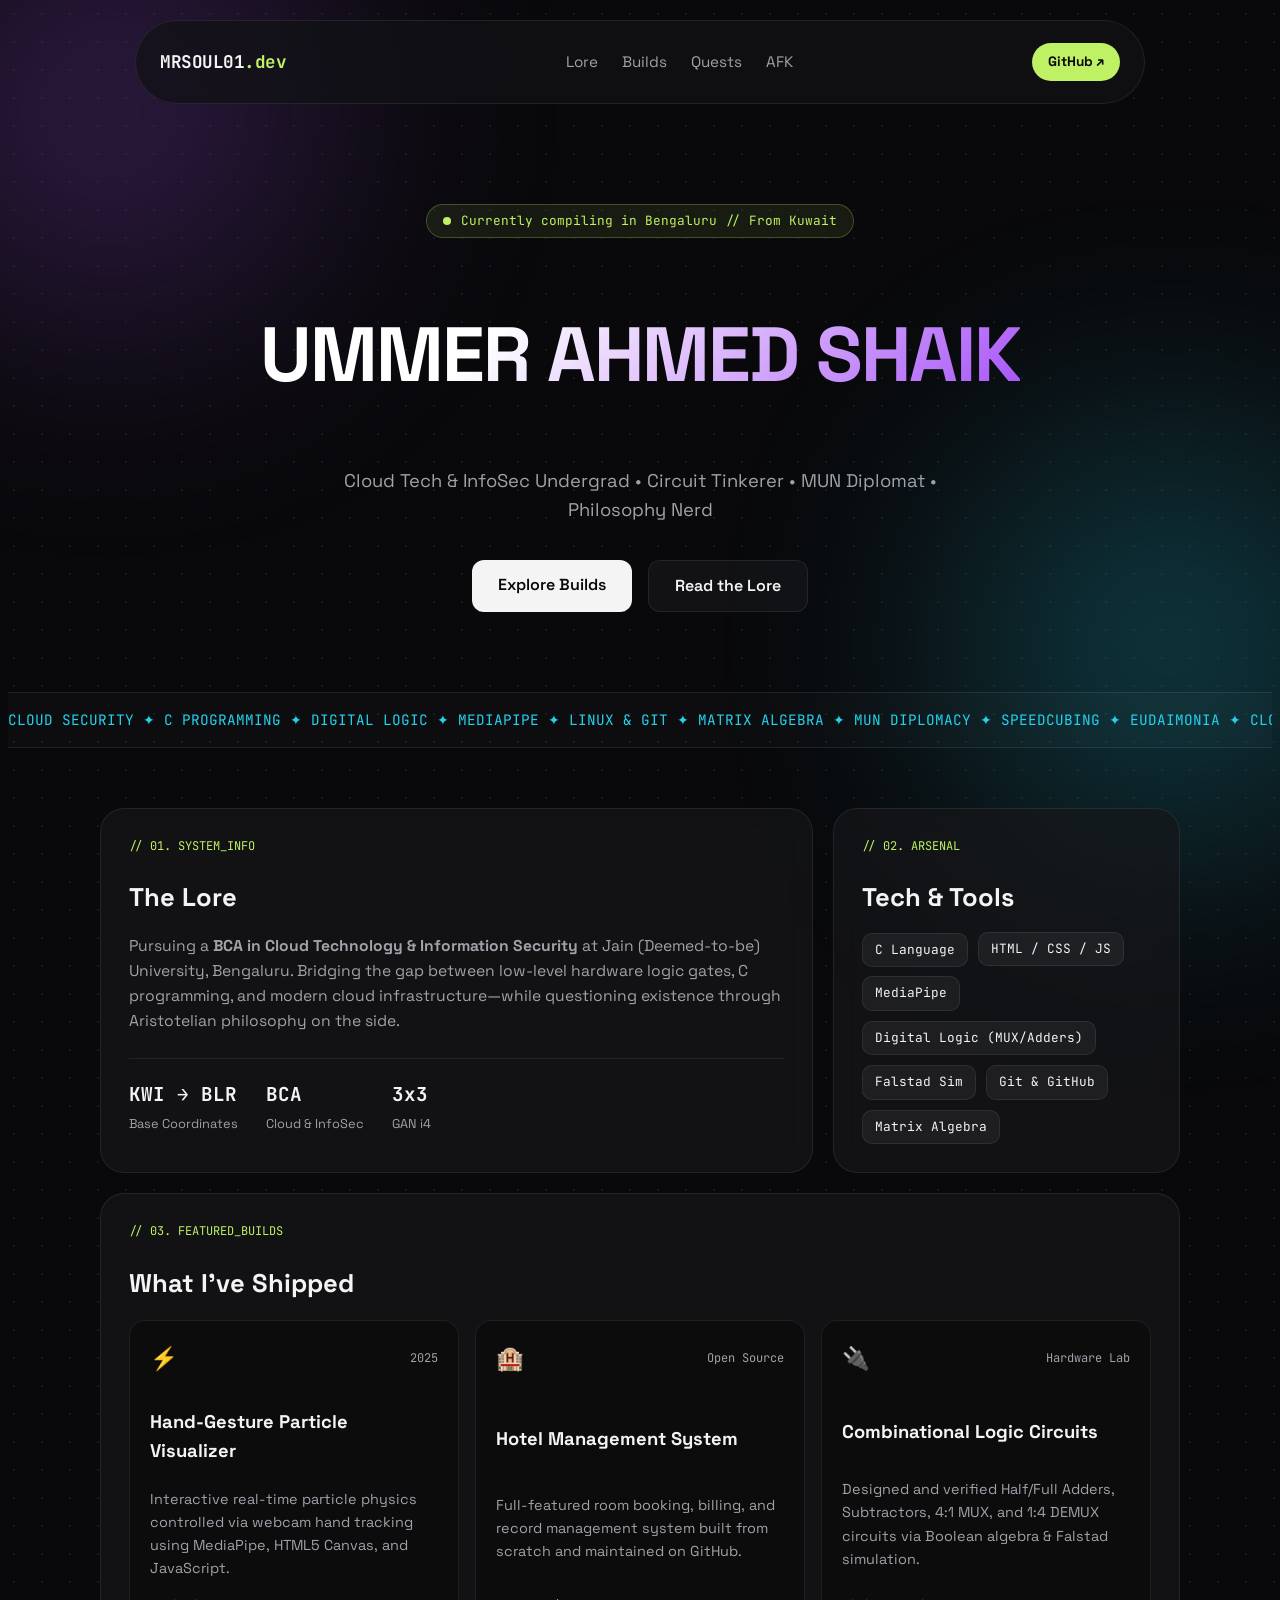
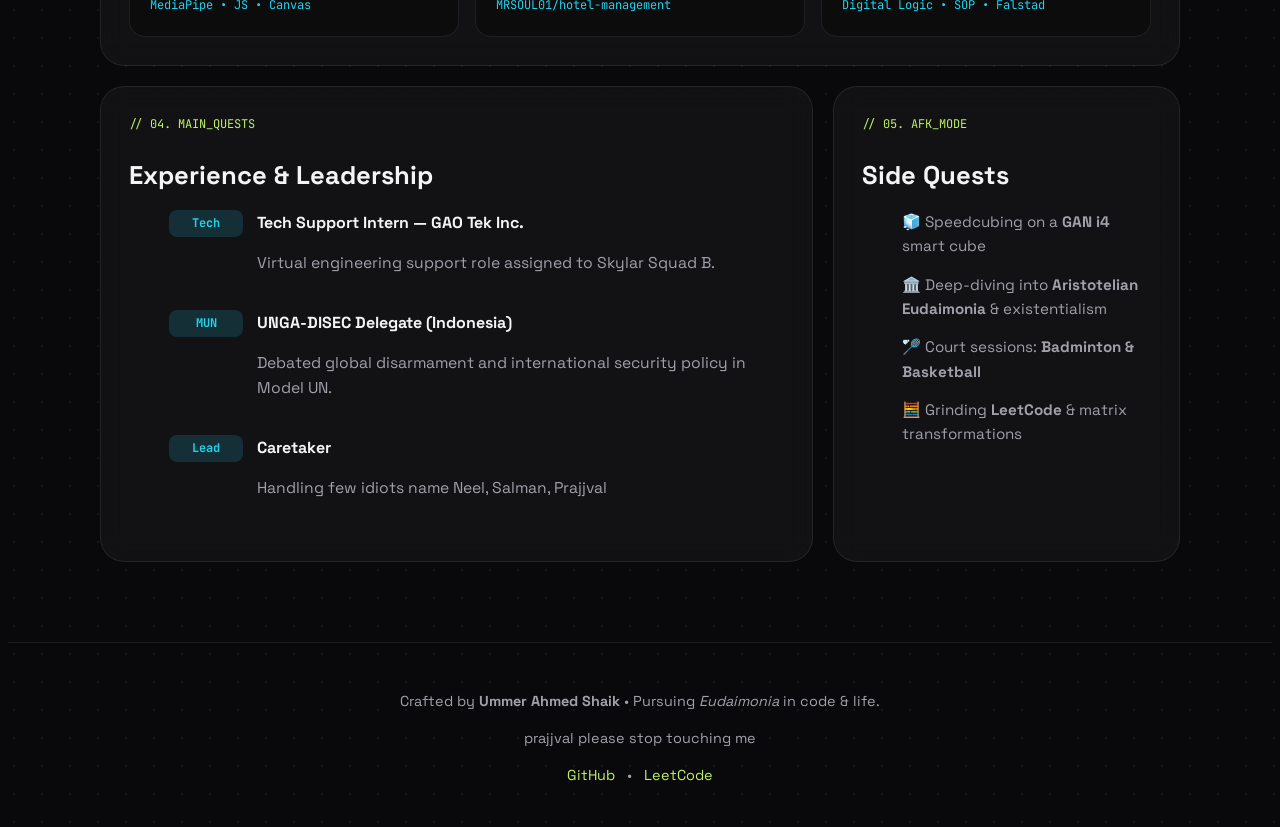
==== commit 589dadbd: "Update index.html" ====
--- a/index.html
+++ b/index.html
@@ -42,8 +42,7 @@
   <link rel="stylesheet" href="style.css" />
 </head>
 <body>
-  <!-- Cursor-Following Spotlight & Ambient Background Glow -->
-  <div id="cursor-glow" aria-hidden="true"></div>
+  <!-- Ambient Background Glow -->
   <div class="blob blob-1"></div>
   <div class="blob blob-2"></div>
 
@@ -55,7 +54,6 @@
       <li><a href="#projects">Builds</a></li>
       <li><a href="#experience">Quests</a></li>
       <li><a href="#sidequests">AFK</a></li>
-      <li><a href="poems.html">Poems</a></li>
     </ul>
     <a href="https://github.com/MRSOUL01" target="_blank" class="btn-glow">GitHub ↗</a>
   </nav>
@@ -214,26 +212,5 @@
       <a href="https://leetcode.com" target="_blank">LeetCode</a>
     </div>
   </footer>
-
-  <script>
-    // Cursor-Following Ambient Spotlight + Per-Card Glow
-    const cursorGlow = document.getElementById("cursor-glow");
-    const cards = document.querySelectorAll(".bento-card");
-
-    document.addEventListener("mousemove", (e) => {
-      cursorGlow.style.transform = `translate(${e.clientX}px, ${e.clientY}px)`;
-      cursorGlow.style.opacity = "1";
-
-      cards.forEach((card) => {
-        const rect = card.getBoundingClientRect();
-        card.style.setProperty("--mouse-x", `${e.clientX - rect.left}px`);
-        card.style.setProperty("--mouse-y", `${e.clientY - rect.top}px`);
-      });
-    });
-
-    document.addEventListener("mouseleave", () => {
-      cursorGlow.style.opacity = "0";
-    });
-  </script>
 </body>
 </html>
--- a/style.css
+++ b/style.css
@@ -1,96 +1,80 @@
+
 :root {
   --bg-dark: #09090b;
-  --card-bg: rgba(24, 24, 27, 0.72);
+  --card-bg: rgba(24, 24, 27, 0.65);
   --card-border: rgba(255, 255, 255, 0.08);
-  --card-hover: rgba(190, 242, 100, 0.35);
-  --text-main: #fafafa;
+  --card-hover: rgba(168, 85, 247, 0.4);
+  --text-main: #f4f4f5;
   --text-muted: #a1a1aa;
   --accent-lime: #bef264;
+  --accent-purple: #a855f7;
   --accent-cyan: #22d3ee;
-  --accent-purple: #a855f7;
-  --font-sans: 'Space Grotesk', sans-serif;
+  --font-display: 'Space Grotesk', sans-serif;
   --font-mono: 'JetBrains Mono', monospace;
 }
 
-* {
-  box-sizing: border-box;
+- {
   margin: 0;
   padding: 0;
-}
-
-html {
+  box-sizing: border-box;
   scroll-behavior: smooth;
 }
 
 body {
   background-color: var(--bg-dark);
-  background-image:
-    radial-gradient(circle at 15% 15%, rgba(168, 85, 247, 0.14), transparent 40%),
-    radial-gradient(circle at 85% 20%, rgba(34, 211, 238, 0.12), transparent 42%),
-    radial-gradient(rgba(255, 255, 255, 0.04) 1px, transparent 1px);
-  background-size: 100% 100%, 100% 100%, 28px 28px;
   color: var(--text-main);
-  font-family: var(--font-sans);
+  font-family: var(--font-display);
+  overflow-x: hidden;
   line-height: 1.6;
-  overflow-x: hidden;
-}
-
-/* Cursor-Following Ambient Spotlight */
-#cursor-glow {
+  background-image: radial-gradient(rgba(255, 255, 255, 0.06) 1px, transparent 1px);
+  background-size: 28px 28px;
+}
+
+/* Ambient Gradient Blobs */
+.blob {
   position: fixed;
-  top: -260px;
-  left: -260px;
-  width: 520px;
-  height: 520px;
+  width: 420px;
+  height: 420px;
   border-radius: 50%;
-  background: radial-gradient(
-    circle,
-    rgba(190, 242, 100, 0.13) 0%,
-    rgba(34, 211, 238, 0.08) 38%,
-    rgba(168, 85, 247, 0.04) 60%,
-    transparent 75%
-  );
+  filter: blur(130px);
+  opacity: 0.25;
+  z-index: -1;
   pointer-events: none;
-  z-index: 0;
-  opacity: 0;
-  transition: opacity 0.35s ease;
-  will-change: transform;
-}
-
-#bg-canvas {
-  position: fixed;
-  inset: 0;
-  width: 100%;
-  height: 100%;
-  pointer-events: none;
-  z-index: 0;
-}
-
-/* Navbar */
+}
+.blob-1 {
+  top: -100px;
+  left: -100px;
+  background: var(--accent-purple);
+}
+.blob-2 {
+  bottom: 5%;
+  right: -100px;
+  background: var(--accent-cyan);
+}
+
+/* Floating Pill Navbar */
 .navbar {
   position: sticky;
-  top: 18px;
-  z-index: 50;
-  max-width: 1080px;
-  margin: 18px auto 0;
-  padding: 12px 22px;
-  background: rgba(15, 15, 18, 0.78);
+  top: 20px;
+  max-width: 960px;
+  margin: 20px auto;
+  padding: 12px 24px;
+  background: rgba(18, 18, 22, 0.75);
   backdrop-filter: blur(16px);
   border: 1px solid var(--card-border);
   border-radius: 999px;
   display: flex;
+  justify-content: space-between;
   align-items: center;
-  justify-content: space-between;
-  gap: 16px;
+  z-index: 100;
 }
 
 .logo {
   font-family: var(--font-mono);
   font-weight: 700;
-  font-size: 1.05rem;
+  font-size: 1.1rem;
   letter-spacing: -0.5px;
 }
-
 .logo .dot {
   color: var(--accent-lime);
 }
@@ -98,335 +82,369 @@
 .nav-links {
   list-style: none;
   display: flex;
-  align-items: center;
   gap: 24px;
 }
-
 .nav-links a {
+  color: var(--text-muted);
   text-decoration: none;
-  color: var(--text-muted);
-  font-size: 0.92rem;
+  font-size: 0.95rem;
   transition: color 0.2s ease;
 }
-
 .nav-links a:hover {
-  color: var(--text-main);
+  color: var(--accent-lime);
 }
 
 .btn-glow {
-  text-decoration: none;
   background: var(--accent-lime);
   color: #09090b;
-  font-family: var(--font-mono);
+  padding: 8px 16px;
+  border-radius: 999px;
   font-weight: 700;
   font-size: 0.85rem;
-  padding: 9px 18px;
-  border-radius: 999px;
-  border: none;
-  cursor: pointer;
+  text-decoration: none;
   transition: transform 0.2s ease, box-shadow 0.2s ease;
 }
-
 .btn-glow:hover {
-  transform: translateY(-1px);
-  box-shadow: 0 0 22px rgba(190, 242, 100, 0.45);
-}
-
-/* Hero */
+  transform: translateY(-2px);
+  box-shadow: 0 0 20px rgba(190, 242, 100, 0.5);
+}
+
+/* Hero Section */
 .hero {
-  position: relative;
-  z-index: 1;
-  max-width: 1080px;
-  margin: 68px auto 48px;
-  padding: 0 20px;
   text-align: center;
+  padding: 80px 20px 60px;
+  max-width: 900px;
+  margin: 0 auto;
 }
 
 .status-pill {
   display: inline-flex;
   align-items: center;
   gap: 10px;
-  padding: 7px 16px;
-  border-radius: 999px;
+  font-family: var(--font-mono);
+  font-size: 0.8rem;
+  color: var(--accent-lime);
   background: rgba(190, 242, 100, 0.08);
   border: 1px solid rgba(190, 242, 100, 0.25);
-  color: var(--accent-lime);
-  font-family: var(--font-mono);
-  font-size: 0.82rem;
-  margin-bottom: 22px;
-}
-
-.pulse {
+  padding: 6px 16px;
+  border-radius: 999px;
+  margin-bottom: 24px;
+}
+
+.pulse-dot {
   width: 8px;
   height: 8px;
+  background: var(--accent-lime);
   border-radius: 50%;
-  background: var(--accent-lime);
-  box-shadow: 0 0 10px var(--accent-lime);
-}
-
-.hero h1 {
-  font-size: clamp(2.4rem, 6vw, 4.5rem);
+  animation: pulse 1.8s infinite;
+}
+
+@keyframes pulse {
+  0% { box-shadow: 0 0 0 0 rgba(190, 242, 100, 0.7); }
+  70% { box-shadow: 0 0 0 10px rgba(190, 242, 100, 0); }
+  100% { box-shadow: 0 0 0 0 rgba(190, 242, 100, 0); }
+}
+
+/* Glitch Title Effect */
+.glitch {
+  font-size: clamp(2.5rem, 6vw, 4.8rem);
   font-weight: 700;
-  letter-spacing: -1.5px;
-  line-height: 1.08;
-  background: linear-gradient(120deg, #ffffff 35%, #a855f7 85%);
+  letter-spacing: -2px;
+  line-height: 1.05;
+  position: relative;
+  display: inline-block;
+  background: linear-gradient(135deg, #ffffff 30%, #a855f7 100%);
   -webkit-background-clip: text;
   -webkit-text-fill-color: transparent;
-  margin-bottom: 18px;
+}
+
+.glitch:hover::before,
+.glitch:hover::after {
+  content: attr(data-text);
+  position: absolute;
+  top: 0;
+  left: 0;
+  width: 100%;
+  background: var(--bg-dark);
+  -webkit-text-fill-color: var(--accent-cyan);
+}
+.glitch:hover::before {
+  left: 3px;
+  text-shadow: -2px 0 var(--accent-purple);
+  clip-path: inset(20% 0 50% 0);
+}
+.glitch:hover::after {
+  left: -3px;
+  text-shadow: 2px 0 var(--accent-lime);
+  clip-path: inset(60% 0 10% 0);
 }
 
 .subtitle {
-  max-width: 680px;
+  margin: 20px auto 36px;
+  font-size: 1.15rem;
+  color: var(--text-muted);
+  max-width: 620px;
+}
+
+.hero-actions {
+  display: flex;
+  justify-content: center;
+  gap: 16px;
+  flex-wrap: wrap;
+}
+
+.btn-primary, .btn-secondary {
+  padding: 12px 26px;
+  border-radius: 12px;
+  font-weight: 600;
+  text-decoration: none;
+  transition: all 0.25s ease;
+}
+
+.btn-primary {
+  background: var(--text-main);
+  color: var(--bg-dark);
+}
+.btn-primary:hover {
+  background: var(--accent-lime);
+  transform: translateY(-2px);
+}
+
+.btn-secondary {
+  background: var(--card-bg);
+  color: var(--text-main);
+  border: 1px solid var(--card-border);
+}
+.btn-secondary:hover {
+  border-color: var(--accent-purple);
+}
+
+/* Infinite Marquee */
+.marquee-wrapper {
+  overflow: hidden;
+  border-top: 1px solid var(--card-border);
+  border-bottom: 1px solid var(--card-border);
+  background: rgba(255, 255, 255, 0.02);
+  padding: 14px 0;
+  margin: 20px 0 60px;
+  white-space: nowrap;
+}
+
+.marquee-track {
+  display: inline-block;
+  font-family: var(--font-mono);
+  font-size: 0.9rem;
+  color: var(--accent-cyan);
+  animation: scrollText 22s linear infinite;
+}
+
+@keyframes scrollText {
+  from { transform: translateX(0); }
+  to { transform: translateX(-50%); }
+}
+
+/* Bento Grid Layout */
+.bento-container {
+  max-width: 1080px;
   margin: 0 auto;
-  color: var(--text-muted);
-  font-size: 1.08rem;
-}
-
-/* Bento Grid */
-.bento-grid {
-  position: relative;
-  z-index: 1;
-  max-width: 1080px;
-  margin: 0 auto 72px;
-  padding: 0 20px;
+  padding: 0 20px 80px;
   display: grid;
   grid-template-columns: repeat(3, 1fr);
   gap: 20px;
 }
 
 .bento-card {
-  position: relative;
-  overflow: hidden;
   background: var(--card-bg);
   backdrop-filter: blur(14px);
   border: 1px solid var(--card-border);
   border-radius: 24px;
   padding: 28px;
-  transition: border-color 0.25s ease, transform 0.25s ease;
-}
-
-/* Inner Card Surface Glow Following Cursor */
-.bento-card::before {
-  content: "";
-  position: absolute;
-  inset: 0;
-  background: radial-gradient(
-    420px circle at var(--mouse-x, -500px) var(--mouse-y, -500px),
-    rgba(190, 242, 100, 0.09),
-    rgba(34, 211, 238, 0.04) 45%,
-    transparent 70%
-  );
-  opacity: 0;
-  transition: opacity 0.3s ease;
-  pointer-events: none;
-}
-
-.bento-card:hover::before {
-  opacity: 1;
+  transition: transform 0.3s ease, border-color 0.3s ease, box-shadow 0.3s ease;
 }
 
 .bento-card:hover {
+  transform: translateY(-4px);
   border-color: var(--card-hover);
-  transform: translateY(-2px);
-}
-
-.span-2 {
-  grid-column: span 2;
-}
-
-.span-3 {
-  grid-column: span 3;
-}
+  box-shadow: 0 12px 32px rgba(168, 85, 247, 0.12);
+}
+
+.span-2 { grid-column: span 2; }
+.span-3 { grid-column: span 3; }
 
 .tag {
-  display: inline-block;
-  font-family: var(--font-mono);
-  font-size: 0.76rem;
+  font-family: var(--font-mono);
+  font-size: 0.75rem;
   color: var(--accent-lime);
-  margin-bottom: 12px;
+  display: block;
+  margin-bottom: 10px;
 }
 
 .bento-card h2 {
-  font-size: 1.4rem;
-  margin-bottom: 12px;
+  font-size: 1.6rem;
+  margin-bottom: 14px;
 }
 
 .bento-card p {
   color: var(--text-muted);
-  font-size: 0.96rem;
-}
-
-.chip-row {
-  display: flex;
+  font-size: 0.98rem;
+}
+
+/* Stats Row */
+.stat-row {
+  display: flex;
+  gap: 28px;
+  margin-top: 24px;
+  padding-top: 20px;
+  border-top: 1px solid var(--card-border);
   flex-wrap: wrap;
-  gap: 8px;
-  margin-top: 20px;
-}
-
-.chip {
-  font-family: var(--font-mono);
-  font-size: 0.78rem;
-  padding: 6px 12px;
-  border-radius: 999px;
-  background: rgba(255, 255, 255, 0.04);
-  border: 1px solid var(--card-border);
-  color: var(--text-main);
-}
-
-/* Telemetry Stats */
-.stat-block {
-  display: flex;
-  flex-direction: column;
-  gap: 18px;
-  margin-top: 6px;
-}
-
-.stat {
-  padding: 12px 16px;
-  border-radius: 16px;
-  background: rgba(255, 255, 255, 0.03);
-  border: 1px solid var(--card-border);
-}
-
+}
 .stat-num {
   display: block;
   font-family: var(--font-mono);
-  font-size: 1.35rem;
+  font-size: 1.2rem;
   font-weight: 700;
-  color: var(--accent-cyan);
-}
-
+  color: var(--text-main);
+}
 .stat-label {
-  font-size: 0.85rem;
-  color: var(--text-muted);
-}
-
-/* Projects */
-.project-list {
-  display: flex;
-  flex-direction: column;
-  gap: 12px;
-  margin-top: 8px;
-}
-
-.project-item {
-  display: flex;
-  align-items: center;
-  justify-content: space-between;
-  gap: 16px;
-  padding: 16px 18px;
-  border-radius: 16px;
-  background: rgba(255, 255, 255, 0.03);
+  font-size: 0.8rem;
+  color: var(--text-muted);
+}
+
+/* Tech Chips */
+.chip-grid {
+  display: flex;
+  flex-wrap: wrap;
+  gap: 10px;
+  margin-top: 12px;
+}
+.chip {
+  font-family: var(--font-mono);
+  font-size: 0.8rem;
+  padding: 6px 12px;
+  border-radius: 10px;
+  background: rgba(255, 255, 255, 0.05);
   border: 1px solid var(--card-border);
-  text-decoration: none;
-  color: inherit;
-  transition: border-color 0.2s ease, background 0.2s ease;
-}
-
-.project-item:hover {
-  border-color: var(--accent-cyan);
-  background: rgba(34, 211, 238, 0.05);
-}
-
-.project-item h3 {
-  font-family: var(--font-mono);
-  font-size: 1rem;
-  color: var(--text-main);
-  margin-bottom: 4px;
-}
-
-.project-item p {
-  font-size: 0.88rem;
-}
-
-.arrow {
-  font-family: var(--font-mono);
-  color: var(--accent-lime);
-  font-size: 1.1rem;
-}
-
-/* Quests */
-.quest-list {
-  list-style: none;
-  display: flex;
-  flex-direction: column;
-  gap: 14px;
-  margin-top: 6px;
-}
-
-.quest-list li {
-  padding-bottom: 12px;
-  border-bottom: 1px solid var(--card-border);
-}
-
-.quest-list li:last-child {
-  border-bottom: none;
-  padding-bottom: 0;
-}
-
-.quest-list strong {
-  display: block;
-  font-size: 0.96rem;
-  color: var(--text-main);
-}
-
-.quest-list span {
-  font-size: 0.84rem;
-  color: var(--text-muted);
-}
-
-/* AFK */
-.afk-grid {
+  transition: all 0.2s ease;
+}
+.chip:hover {
+  background: rgba(168, 85, 247, 0.2);
+  border-color: var(--accent-purple);
+  color: #fff;
+}
+
+/* Projects Grid */
+.project-grid {
   display: grid;
   grid-template-columns: repeat(3, 1fr);
   gap: 16px;
-  margin-top: 8px;
-}
-
-.afk-item {
-  padding: 16px;
+  margin-top: 16px;
+}
+.project-item {
+  background: rgba(9, 9, 11, 0.6);
+  border: 1px solid var(--card-border);
   border-radius: 16px;
-  background: rgba(255, 255, 255, 0.03);
-  border: 1px solid var(--card-border);
-}
-
-.afk-item strong {
-  display: block;
-  color: var(--accent-purple);
-  margin-bottom: 6px;
-}
-
-.afk-item span {
+  padding: 20px;
+  display: flex;
+  flex-direction: column;
+  justify-content: space-between;
+  transition: border-color 0.25s ease;
+}
+.project-item:hover {
+  border-color: var(--accent-cyan);
+}
+.project-top {
+  display: flex;
+  justify-content: space-between;
+  align-items: center;
+  margin-bottom: 12px;
+}
+.folder-icon {
+  font-size: 1.4rem;
+}
+.project-year {
+  font-family: var(--font-mono);
+  font-size: 0.75rem;
+  color: var(--text-muted);
+}
+.project-item h3 {
+  font-size: 1.15rem;
+  margin-bottom: 8px;
+}
+.project-item p {
   font-size: 0.9rem;
-  color: var(--text-muted);
+  margin-bottom: 16px;
+}
+.tech-tag {
+  font-family: var(--font-mono);
+  font-size: 0.75rem;
+  color: var(--accent-cyan);
+}
+
+/* Timeline */
+.timeline {
+  list-style: none;
+  display: flex;
+  flex-direction: column;
+  gap: 18px;
+  margin-top: 12px;
+}
+.timeline li {
+  display: flex;
+  gap: 14px;
+  align-items: flex-start;
+}
+.time-badge {
+  font-family: var(--font-mono);
+  font-size: 0.75rem;
+  font-weight: 700;
+  padding: 4px 10px;
+  border-radius: 8px;
+  background: rgba(34, 211, 238, 0.15);
+  color: var(--accent-cyan);
+  min-width: 54px;
+  text-align: center;
+}
+
+/* AFK List */
+.afk-list {
+  list-style: none;
+  display: flex;
+  flex-direction: column;
+  gap: 14px;
+  margin-top: 12px;
+  color: var(--text-muted);
+  font-size: 0.95rem;
 }
 
 /* Footer */
 footer {
-  position: relative;
-  z-index: 1;
   text-align: center;
-  padding: 28px 20px 44px;
-  color: var(--text-muted);
-  font-size: 0.88rem;
-}
-
-/* Responsive */
-@media (max-width: 820px) {
-  .bento-grid,
-  .afk-grid {
+  padding: 32px 20px;
+  border-top: 1px solid var(--card-border);
+  color: var(--text-muted);
+  font-size: 0.9rem;
+}
+.footer-links {
+  margin-top: 8px;
+  display: flex;
+  justify-content: center;
+  gap: 12px;
+}
+.footer-links a {
+  color: var(--accent-lime);
+  text-decoration: none;
+}
+
+/* Responsive Breakpoints */
+@media (max-width: 860px) {
+  .bento-container,
+  .project-grid {
     grid-template-columns: 1fr;
   }
-  .span-2,
-  .span-3 {
+  .span-2, .span-3 {
     grid-column: span 1;
   }
   .nav-links {
-    gap: 12px;
-    font-size: 0.82rem;
+    display: none;
   }
-  .navbar {
-    margin: 12px 14px 0;
-    padding: 10px 14px;
-  }
-}
+}
